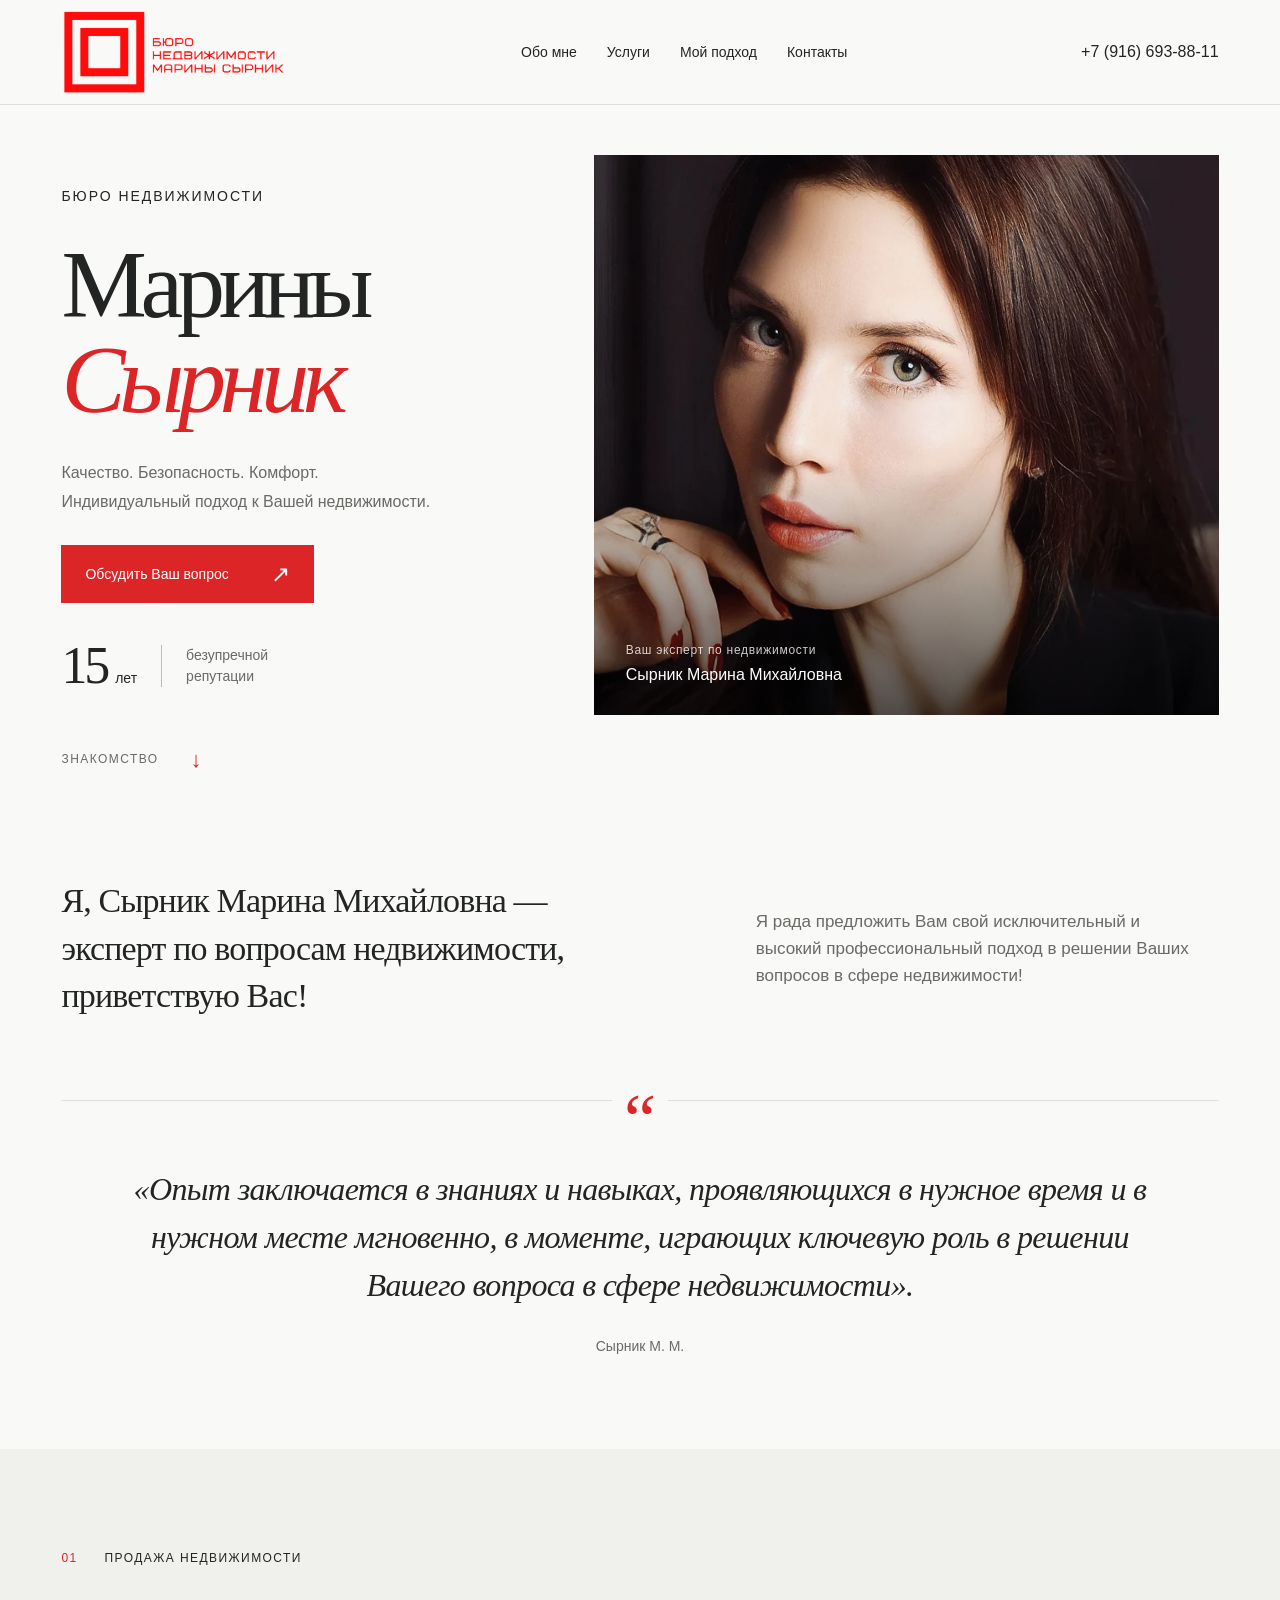
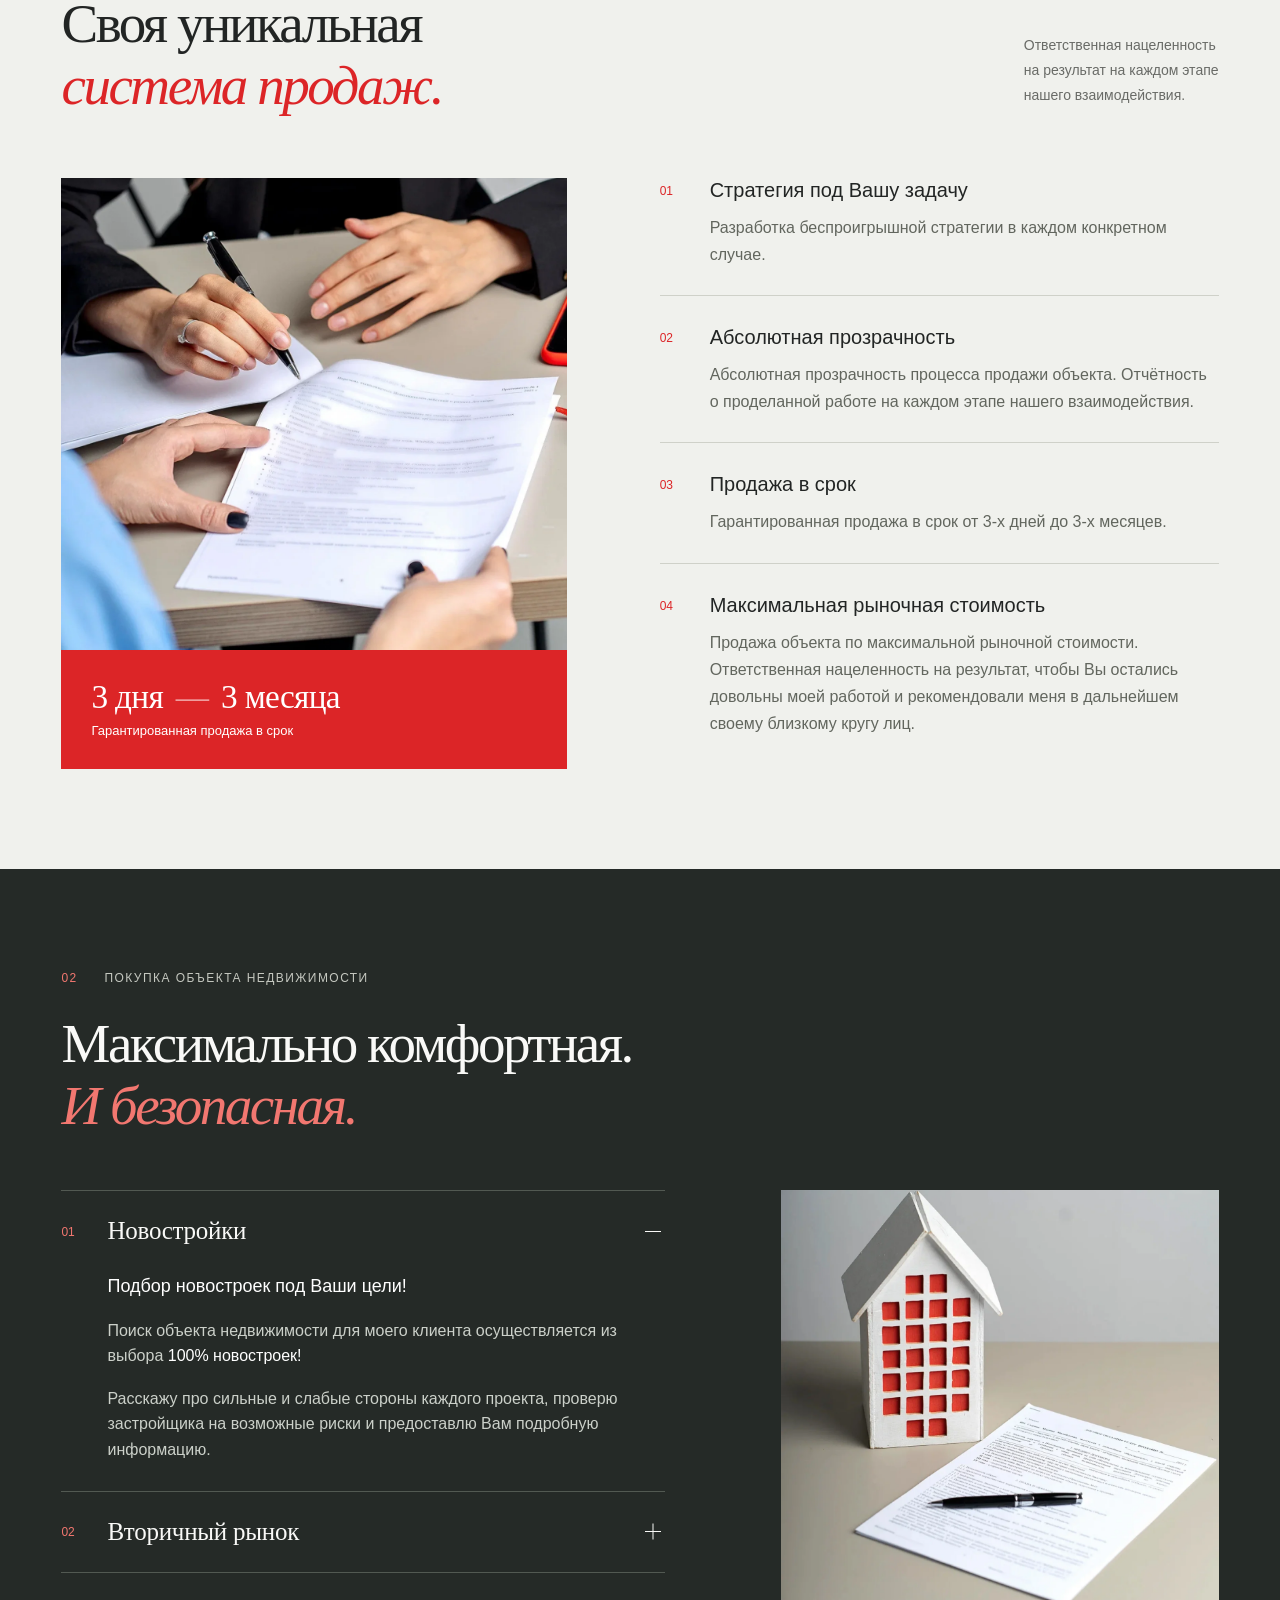
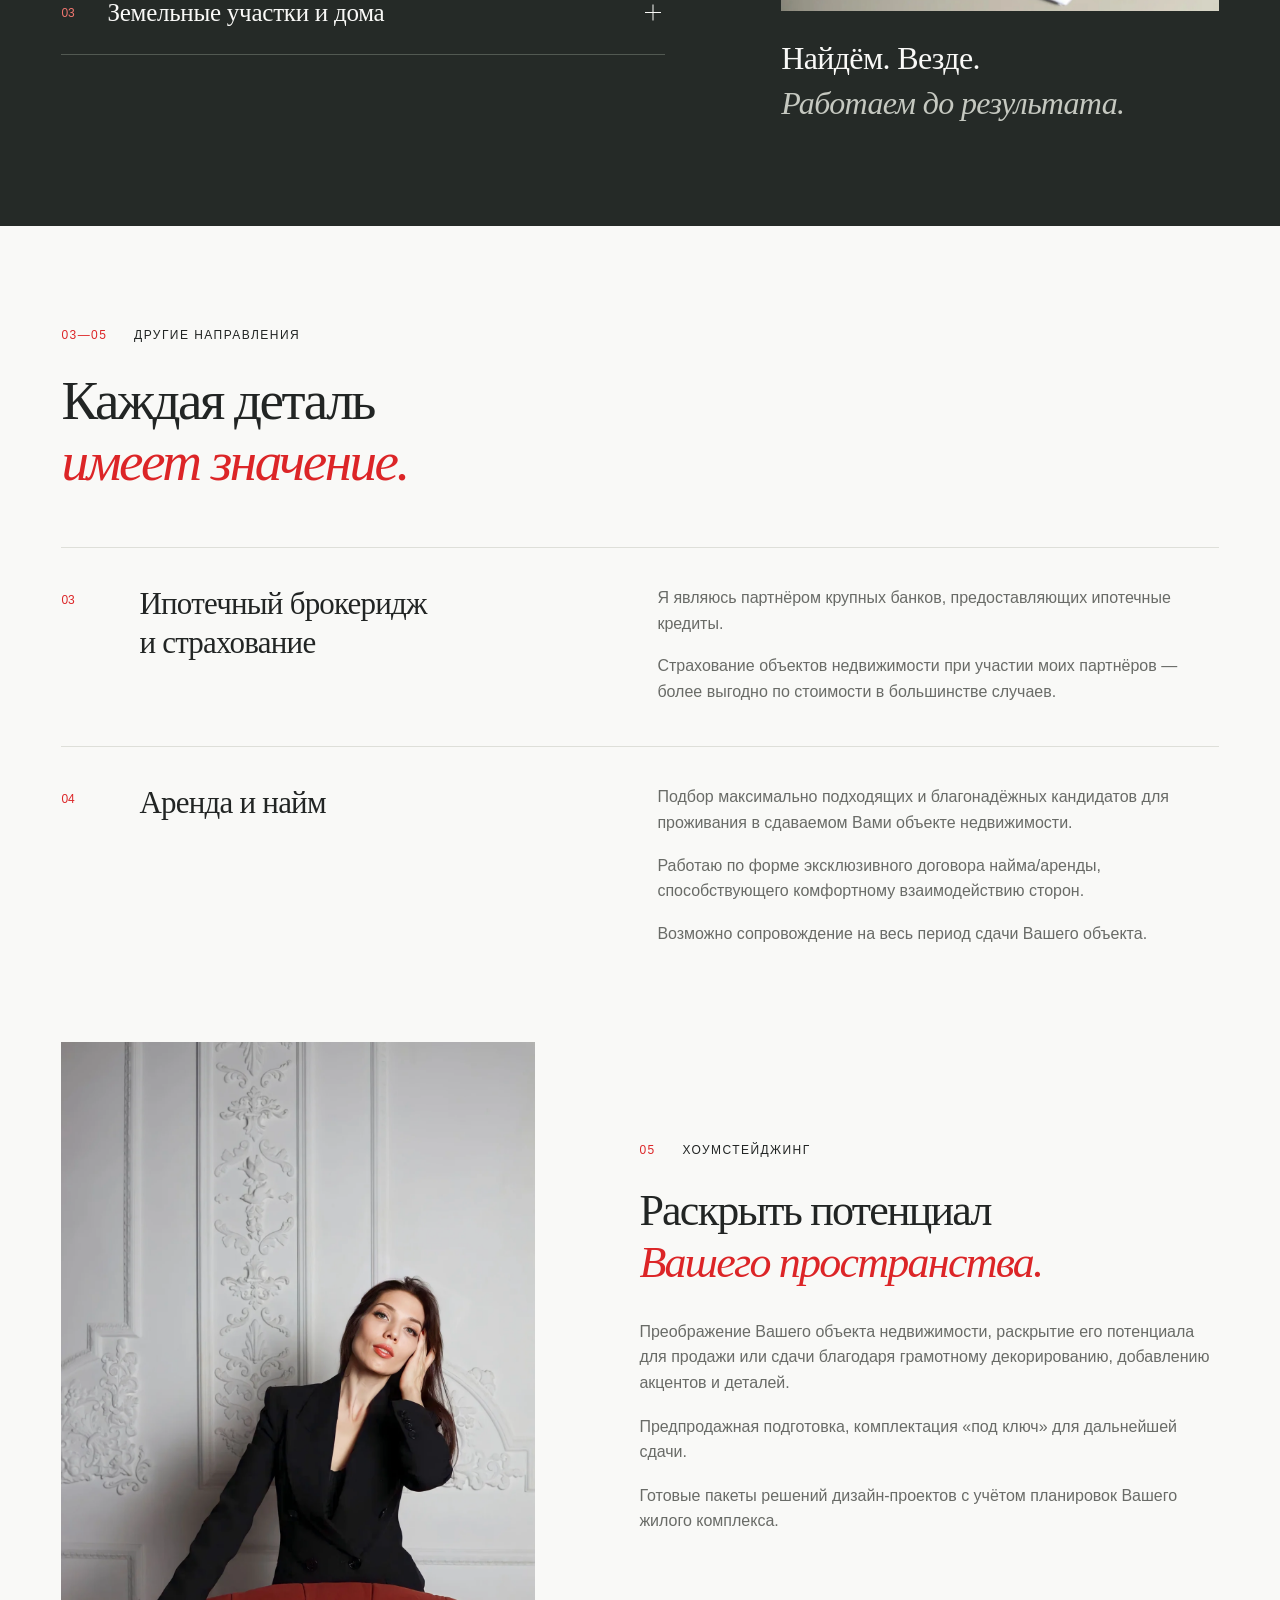
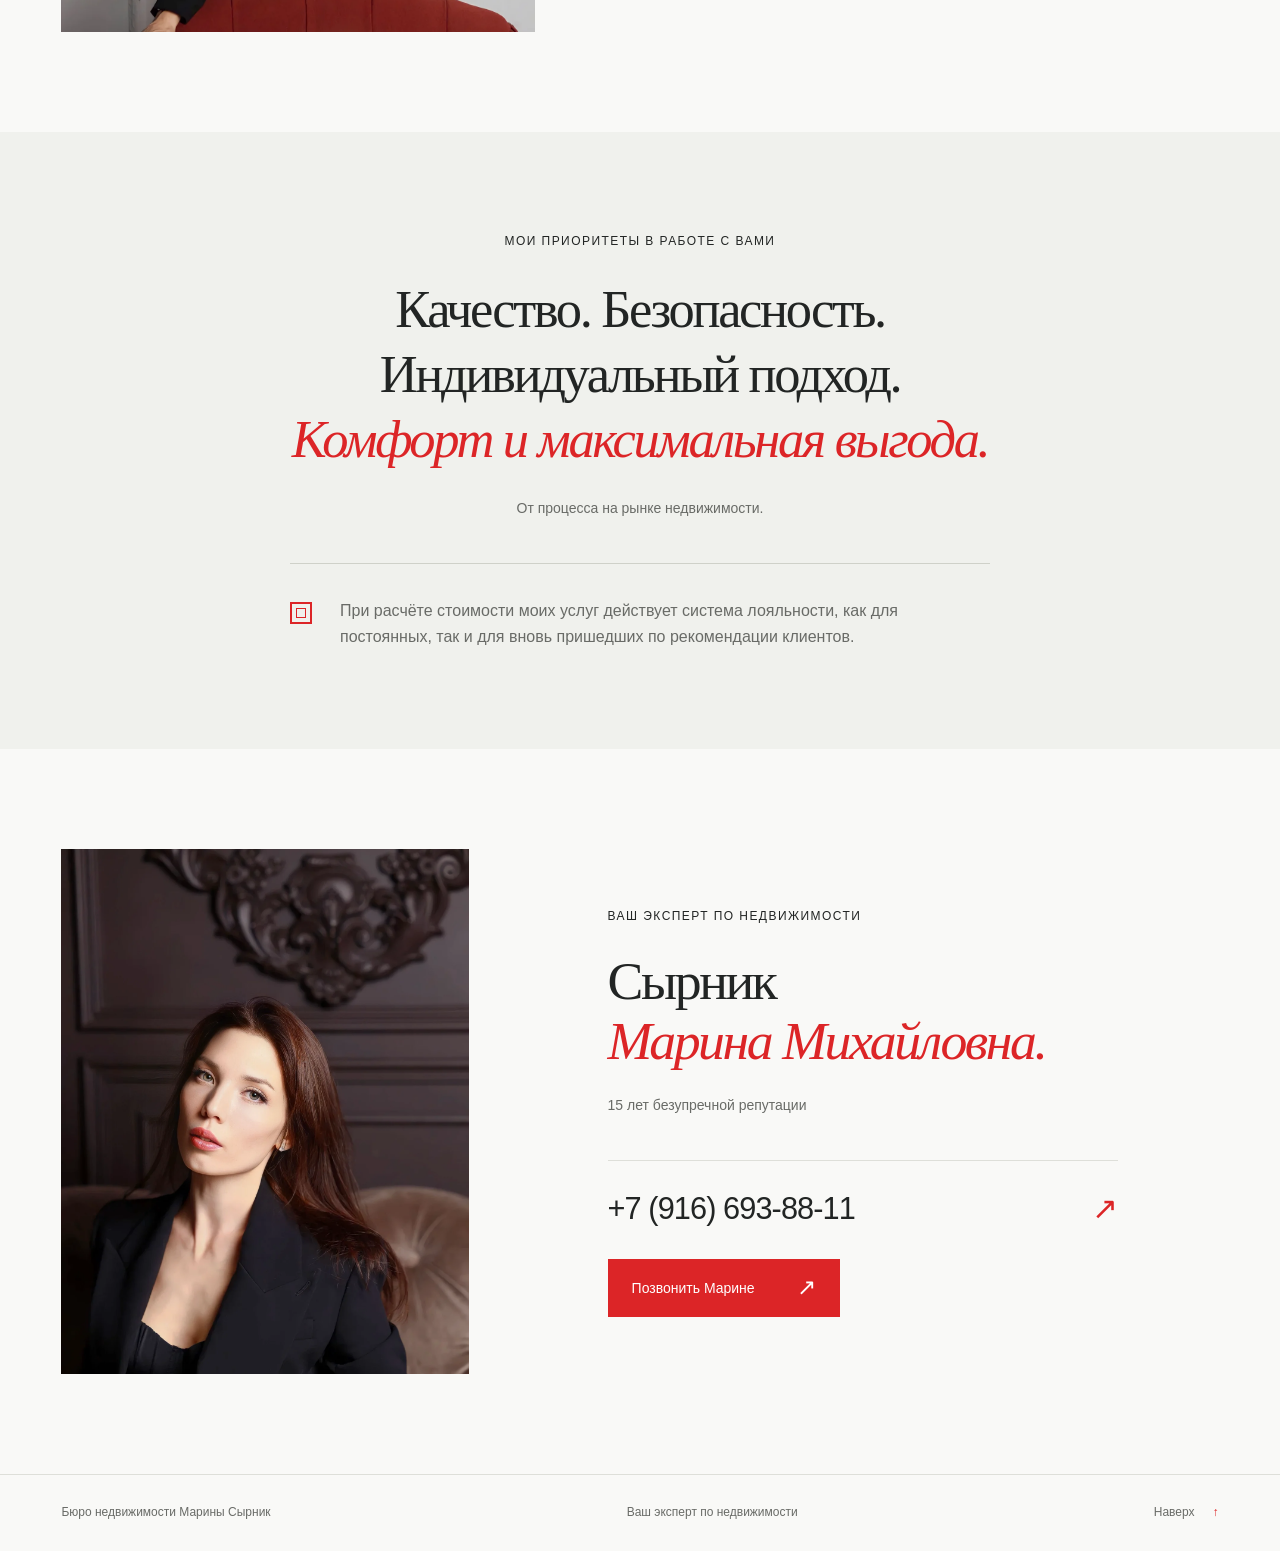
==== index.html @ 4930fa64 "Publish realtor website with responsive layout and noindex demo" ====
<!doctype html>
<html lang="ru">
<head>
  <meta charset="UTF-8">
  <meta name="robots" content="noindex, nofollow, noarchive, noimageindex">
  <meta name="googlebot" content="noindex, nofollow, noarchive, noimageindex">
  <meta name="viewport" content="width=device-width, initial-scale=1">
  <meta name="theme-color" content="#f9f9f7">
  <meta name="description" content="Бюро недвижимости Марины Сырник. Продажа и покупка недвижимости, ипотечный брокеридж, аренда и хоумстейджинг. 15 лет безупречной репутации.">
  <title>Бюро недвижимости Марины Сырник</title>
  <link rel="icon" type="image/svg+xml" href="data:image/svg+xml,%3Csvg xmlns='http://www.w3.org/2000/svg' viewBox='0 0 32 32'%3E%3Crect width='32' height='32' fill='white'/%3E%3Cpath d='M3 3h26v26H3zM10 10h12v12H10z' fill='none' stroke='%23ed2527' stroke-width='3'/%3E%3C/svg%3E">
  <link rel="preload" as="image" href="assets/hero.webp" fetchpriority="high">
  <link rel="stylesheet" href="styles.css">
  <script src="app.js" defer></script>
</head>
<body>
  <a class="skip-link" href="#main">Перейти к содержанию</a>
  <header class="header">
    <div class="container header-inner">
      <a class="brand" href="#home" aria-label="Бюро недвижимости Марины Сырник — главная"><img src="assets/logo.png" width="680" height="263" alt="Бюро недвижимости Марины Сырник"></a>
      <nav class="desktop-nav" aria-label="Основная навигация"><a href="#about">Обо мне</a><a href="#services">Услуги</a><a href="#approach">Мой подход</a><a href="#contacts">Контакты</a></nav>
      <a class="header-phone" href="tel:+79166938811">+7 (916) 693-88-11</a>
      <button class="menu-toggle" type="button" aria-expanded="false" aria-controls="mobile-nav" aria-label="Открыть меню"><span></span><span></span></button>
    </div>
    <nav class="mobile-nav" id="mobile-nav" aria-label="Мобильная навигация" hidden><a href="#about">Обо мне</a><a href="#services">Услуги</a><a href="#approach">Мой подход</a><a href="#contacts">Контакты</a><a href="tel:+79166938811">+7 (916) 693-88-11</a></nav>
  </header>
  <main id="main">
    <section class="hero container" id="home" aria-labelledby="hero-title">
      <div class="hero-copy">
        <h1 id="hero-title"><span class="eyebrow">Бюро недвижимости</span> <span class="hero-name">Марины<br> <em>Сырник</em></span></h1>
        <p class="hero-description">Качество. Безопасность. Комфорт.<br> Индивидуальный подход к Вашей недвижимости.</p>
        <a class="button button-red" href="tel:+79166938811">Обсудить Ваш вопрос <span aria-hidden="true">↗</span></a>
        <div class="hero-reputation"><span class="reputation-number">15<span>лет</span></span><span class="reputation-caption">безупречной<br> репутации</span></div>
      </div>
      <div class="hero-visual"><img class="hero-photo" src="assets/hero.webp" alt="Марина Сырник — эксперт по недвижимости" width="1800" height="1012" fetchpriority="high"><div class="portrait-caption"><span>Ваш эксперт по недвижимости</span><span>Сырник Марина Михайловна</span></div></div>
      <a class="hero-scroll" href="#about">Знакомство <span aria-hidden="true">↓</span></a>
    </section>
    <section class="about container" id="about" aria-label="Знакомство с Мариной Сырник">
      <div class="intro"><p class="intro-lead">Я, Сырник Марина Михайловна — эксперт по вопросам недвижимости, приветствую Вас!</p><p>Я рада предложить Вам свой исключительный и высокий профессиональный подход в решении Ваших вопросов в сфере недвижимости!</p></div>
      <figure class="quote"><blockquote>«Опыт заключается в знаниях и навыках, проявляющихся в нужное время и в нужном месте мгновенно, в моменте, играющих ключевую роль в решении Вашего вопроса в сфере недвижимости».</blockquote><figcaption>Сырник М. М.</figcaption></figure>
    </section>
    <section class="sales section" id="services" aria-labelledby="sales-title">
      <div class="container">
        <div class="section-heading"><div><p class="section-label"><span>01</span> Продажа недвижимости</p><h2 id="sales-title">Своя уникальная<br> <em>система продаж.</em></h2></div><p class="heading-aside">Ответственная нацеленность<br> на результат на каждом этапе<br> нашего взаимодействия.</p></div>
        <div class="sales-grid">
          <div class="sales-visual"><img src="assets/consultation.webp" alt="Обсуждение и подписание документов по сделке с недвижимостью" width="1290" height="1260" loading="lazy"><div class="sales-time"><span class="sales-time-value">3 дня <span>—</span> 3 месяца</span><span>Гарантированная продажа в срок</span></div></div>
          <ol class="sales-list">
            <li><span class="item-number">01</span><div><h3>Стратегия под Вашу задачу</h3><p>Разработка беспроигрышной стратегии в каждом конкретном случае.</p></div></li>
            <li><span class="item-number">02</span><div><h3>Абсолютная прозрачность</h3><p>Абсолютная прозрачность процесса продажи объекта. Отчётность о проделанной работе на каждом этапе нашего взаимодействия.</p></div></li>
            <li><span class="item-number">03</span><div><h3>Продажа в срок</h3><p>Гарантированная продажа в срок от 3-х дней до 3-х месяцев.</p></div></li>
            <li><span class="item-number">04</span><div><h3>Максимальная рыночная стоимость</h3><p>Продажа объекта по максимальной рыночной стоимости. Ответственная нацеленность на результат, чтобы Вы остались довольны моей работой и рекомендовали меня в дальнейшем своему близкому кругу лиц.</p></div></li>
          </ol>
        </div>
      </div>
    </section>
    <section class="purchase section" id="purchase" aria-labelledby="purchase-title">
      <div class="container">
        <div class="section-heading"><div><p class="section-label"><span>02</span> Покупка объекта недвижимости</p><h2 id="purchase-title">Максимально комфортная.<br> <em>И безопасная.</em></h2></div></div>
        <div class="purchase-grid">
          <div class="purchase-options">
            <details class="purchase-detail" open><summary><span class="item-number">01</span><h3>Новостройки</h3><span class="toggle-icon" aria-hidden="true"></span></summary><div class="detail-content"><p class="detail-lead">Подбор новостроек под Ваши цели!</p><p>Поиск объекта недвижимости для моего клиента осуществляется из выбора <strong>100% новостроек!</strong></p><p>Расскажу про сильные и слабые стороны каждого проекта, проверю застройщика на возможные риски и предоставлю Вам подробную информацию.</p></div></details>
            <details class="purchase-detail"><summary><span class="item-number">02</span><h3>Вторичный рынок</h3><span class="toggle-icon" aria-hidden="true"></span></summary><div class="detail-content"><p>Вместе мы сформируем качественный запрос на идеально подходящий объект недвижимости именно для Вас и приступим к его поиску.</p><p>Найдём. Везде. Возможно даже на закрытых ресурсах. Работаем до результата.</p><p>Не будем продавать Ваш объект недвижимости, пока не найдём альтернативный вариант, если Ваша сделка нацелена на одновременное решение жилищного вопроса.</p><p>Применим приёмы грамотного профессионального торга.</p><p>Не упустим понравившийся объект! Не позволим перехватить инициативу другим потенциальным покупателям!</p><div class="verification-note"><h4>Отчёт о проверке объекта недвижимости</h4><p>Составлен с позиции добросовестности покупателя. С учётом судебной практики в РФ. Со ссылками на источники проверки.</p><p>Проверка объекта, собственника, супруга собственника и всех сделок в цепочке, которые когда-либо были с объектом.</p></div></div></details>
            <details class="purchase-detail"><summary><span class="item-number">03</span><h3>Земельные участки и дома</h3><span class="toggle-icon" aria-hidden="true"></span></summary><div class="detail-content"><p>Со мной Вы сможете максимально безопасно выбрать земельный участок или дом своей мечты.</p><p>В своей работе я взаимодействую с профильными специалистами в сфере строительства и кадастровых работ. Мы проверим и просчитаем возможные риски на понравившемся Вам объекте недвижимости.</p></div></details>
          </div>
          <aside class="purchase-visual"><img src="assets/house.webp" alt="Макет дома с красными окнами и документы на недвижимость" width="1290" height="1269" loading="lazy"><p>Найдём. Везде.<br> <em>Работаем до результата.</em></p></aside>
        </div>
      </div>
    </section>
    <section class="additional section" aria-labelledby="additional-title">
      <div class="container">
        <div class="section-heading"><div><p class="section-label"><span>03—05</span> Другие направления</p><h2 id="additional-title">Каждая деталь<br> <em>имеет значение.</em></h2></div></div>
        <div class="service-row" id="mortgage"><span class="item-number">03</span><h3>Ипотечный брокеридж<br> и страхование</h3><div class="service-text"><p>Я являюсь партнёром крупных банков, предоставляющих ипотечные кредиты.</p><p>Страхование объектов недвижимости при участии моих партнёров — более выгодно по стоимости в большинстве случаев.</p></div></div>
        <div class="service-row" id="rent"><span class="item-number">04</span><h3>Аренда и найм</h3><div class="service-text"><p>Подбор максимально подходящих и благонадёжных кандидатов для проживания в сдаваемом Вами объекте недвижимости.</p><p>Работаю по форме эксклюзивного договора найма/аренды, способствующего комфортному взаимодействию сторон.</p><p>Возможно сопровождение на весь период сдачи Вашего объекта.</p></div></div>
        <div class="staging" id="staging"><div class="staging-photo"><img src="assets/interior.webp" alt="Марина Сырник в интерьере с красным креслом" width="1350" height="2000" loading="lazy"></div><div class="staging-copy"><p class="section-label"><span>05</span> Хоумстейджинг</p><h3>Раскрыть потенциал<br> <em>Вашего пространства.</em></h3><p>Преображение Вашего объекта недвижимости, раскрытие его потенциала для продажи или сдачи благодаря грамотному декорированию, добавлению акцентов и деталей.</p><p>Предпродажная подготовка, комплектация «под ключ» для дальнейшей сдачи.</p><p>Готовые пакеты решений дизайн-проектов с учётом планировок Вашего жилого комплекса.</p></div></div>
      </div>
    </section>
    <section class="approach section" id="approach" aria-labelledby="approach-title"><div class="container approach-inner"><p class="section-label">Мои приоритеты в работе с Вами</p><h2 id="approach-title">Качество. Безопасность.<br> Индивидуальный подход.<br> <em>Комфорт и максимальная выгода.</em></h2><p class="approach-context">От процесса на рынке недвижимости.</p><div class="loyalty"><span class="loyalty-mark" aria-hidden="true"></span><p>При расчёте стоимости моих услуг действует система лояльности, как для постоянных, так и для вновь пришедших по рекомендации клиентов.</p></div></div></section>
    <section class="contact section" id="contacts" aria-labelledby="contact-title"><div class="container contact-grid"><div class="contact-photo"><img src="assets/contact.webp" alt="Портрет Марины Михайловны Сырник" width="1369" height="2000" loading="lazy"></div><div class="contact-copy"><p class="section-label">Ваш эксперт по недвижимости</p><h2 id="contact-title">Сырник<br> <em>Марина Михайловна.</em></h2><p class="contact-note">15 лет безупречной репутации</p><a href="tel:+79166938811" class="contact-phone">+7 (916) 693-88-11 <span aria-hidden="true">↗</span></a><a href="tel:+79166938811" class="button button-red">Позвонить Марине <span aria-hidden="true">↗</span></a></div></div></section>

  </main>
  <footer class="footer"><div class="container footer-inner"><a href="#home">Бюро недвижимости Марины Сырник</a><span>Ваш эксперт по недвижимости</span><a href="#home" class="back-top">Наверх <span aria-hidden="true">↑</span></a></div></footer>
</body>
</html>
---- styles.css ----
:root{--red:#dc2527;--red-hover:#bf191d;--ink:#222524;--muted:#696b67;--paper:#f9f9f7;--line:#dedfd9;--serif:Georgia,'Times New Roman',serif;--sans:-apple-system,BlinkMacSystemFont,'Segoe UI',Arial,sans-serif;--gutter:clamp(24px,4.8vw,84px)}
*{box-sizing:border-box}html{scroll-behavior:smooth;scroll-padding-top:110px}body{margin:0;background:var(--paper);color:var(--ink);font:16px/1.6 var(--sans);-webkit-font-smoothing:antialiased}button,a{-webkit-tap-highlight-color:transparent}button,input{font:inherit}a{color:inherit;text-decoration:none}button{color:inherit}img{display:block;max-width:100%;object-fit:cover}h1,h2,h3,p,figure{margin:0}::selection{background:var(--red);color:white}a,button{touch-action:manipulation}:focus-visible{outline:2px solid var(--red);outline-offset:6px}.container{width:calc(100% - var(--gutter)*2);max-width:1512px;margin-inline:auto}.skip-link{position:fixed;top:-80px;left:20px;z-index:100;background:white;padding:12px 20px}.skip-link:focus{top:16px}.header{position:sticky;top:0;z-index:30;background:rgba(249,249,247,.96);backdrop-filter:blur(16px);border-bottom:1px solid var(--line)}.header-inner{min-height:104px;display:flex;align-items:center;justify-content:space-between;gap:32px}.brand{width:226px;flex-shrink:0}.brand img{width:100%;height:auto}.desktop-nav{display:flex;gap:30px;font-size:14px}.desktop-nav a{position:relative;padding:12px 0}.desktop-nav a:after{content:'';position:absolute;bottom:5px;left:0;width:0;height:1px;background:var(--red);transition:width .2s}.desktop-nav a:hover:after{width:100%}.header-phone{font-size:16px;white-space:nowrap}.header-phone:hover{color:var(--red)}.menu-toggle{display:none}.mobile-nav[hidden]{display:none}.hero{position:relative;display:grid;grid-template-columns:46% 54%;padding-top:50px;padding-bottom:64px}.hero-copy{padding:30px 30px 20px 0;display:flex;flex-direction:column;align-items:flex-start}.eyebrow{display:block;font-family:var(--sans);font-weight:500;font-size:14px;letter-spacing:.14em;text-transform:uppercase}.hero-name{display:block;margin-top:30px;font:clamp(76px,7.5vw,116px)/.99 var(--serif);letter-spacing:-.065em}.hero-name em{font-weight:400;color:var(--red)}.hero-description{font-size:16px;line-height:1.8;color:var(--muted);margin-top:32px}.button{display:inline-flex;align-items:center;justify-content:space-between;gap:42px;min-height:58px;padding:16px 24px;font-size:14px;font-weight:500;transition:background .2s,transform .2s}.button span{font-size:23px;line-height:1}.button-red{background:var(--red);color:white}.button-red:hover{background:var(--red-hover);transform:translateY(-2px)}.hero .button{margin-top:28px}.hero-reputation{display:flex;align-items:center;gap:24px;margin-top:37px}.reputation-number{font:52px/1 var(--serif);letter-spacing:-.06em}.reputation-number>span{font:14px var(--sans);letter-spacing:0;margin-left:8px}.reputation-caption{font-size:14px;line-height:1.5;border-left:1px solid #babcb5;padding-left:24px;color:var(--muted)}.hero-visual{position:relative;min-width:0;min-height:560px;align-self:stretch;background:#282327;overflow:hidden}.hero-photo{height:100%;width:100%;position:absolute;inset:0;object-position:48% center}.hero-visual:after{content:'';position:absolute;inset:55% 0 0;background:linear-gradient(transparent,rgba(0,0,0,.68));pointer-events:none}.portrait-caption{position:absolute;left:32px;right:28px;bottom:27px;z-index:1;color:white;display:flex;flex-direction:column;gap:2px}.portrait-caption span:first-child{font-size:12px;letter-spacing:.06em;opacity:.8}.portrait-caption span:last-child{font-size:16px}.hero-scroll{position:absolute;left:0;bottom:2px;display:flex;gap:32px;align-items:center;font-size:12px;letter-spacing:.12em;text-transform:uppercase;color:var(--muted)}.hero-scroll span{font-size:22px;color:var(--red)}.about{padding:98px 0 92px}.section-marker{display:flex;align-items:center;gap:12px;text-transform:uppercase;font-size:12px;letter-spacing:.1em;color:var(--muted)}.small-square{width:8px;height:8px;background:var(--red);flex-shrink:0}.intro{display:grid;grid-template-columns:1.2fr 1fr;gap:12%;margin-top:35px;align-items:center}.intro-lead{font:34px/1.4 var(--serif);letter-spacing:-.025em}.intro>p:last-child{font-size:17px;color:var(--muted);max-width:435px}.quote{position:relative;text-align:center;margin:80px auto 0;padding:64px 70px 0;border-top:1px solid var(--line)}.quote:before{content:'“';position:absolute;left:calc(50% - 28px);top:-17px;width:56px;height:40px;font:72px/1 var(--serif);background:var(--paper);color:var(--red)}.quote blockquote{margin:0;font:italic clamp(24px,2.5vw,38px)/1.5 var(--serif);letter-spacing:-.02em}.quote figcaption{margin-top:26px;font-size:14px;color:var(--muted)}.footer{padding:28px 0;border-top:1px solid var(--line)}.footer-inner{display:flex;gap:20px;justify-content:space-between;font-size:12px;color:var(--muted)}.back-top{display:flex;gap:18px}.back-top span{color:var(--red)}
@media(min-width:1800px){.hero-name{font-size:124px}.hero-visual{min-height:650px}}
@media(max-width:1100px){.desktop-nav{gap:18px}.brand{width:195px}.header-inner{gap:20px;min-height:92px}.header-phone{font-size:14px}.hero-copy{padding-right:20px}.hero-name{font-size:clamp(68px,8.3vw,100px)}.hero-visual{min-height:550px}.intro{gap:7%}.quote{padding-inline:20px}}
@media(max-width:820px){.header-inner{min-height:86px}.brand{width:183px}.desktop-nav{display:none}.header-phone{margin-left:auto}.menu-toggle{background:none;border:none;display:flex;flex-direction:column;justify-content:center;gap:6px;width:44px;height:44px;padding:10px;cursor:pointer}.menu-toggle span{display:block;background:var(--ink);width:24px;height:1px;transition:transform .2s}.menu-toggle[aria-expanded=true] span:first-child{transform:translateY(3.5px) rotate(45deg)}.menu-toggle[aria-expanded=true] span:last-child{transform:translateY(-3.5px) rotate(-45deg)}.mobile-nav{display:flex;flex-direction:column;padding:16px var(--gutter) 24px;border-top:1px solid var(--line);gap:4px}.mobile-nav a{padding:10px 0}.hero{grid-template-columns:1fr 1fr;padding-top:32px;column-gap:18px}.hero-copy{padding-top:16px;padding-right:0}.hero-name{font-size:64px}.hero-description{font-size:16px}.hero .button{padding:16px;gap:18px;font-size:13px}.hero-visual{min-height:540px}.hero-reputation{gap:15px}.reputation-caption{padding-left:15px}.portrait-caption{left:20px;right:16px}.intro-lead{font-size:29px}.intro>p:last-child{font-size:16px}.about{padding-block:76px}.quote{margin-top:60px}}
@media(max-width:600px){html{scroll-padding-top:95px}.header-inner{min-height:76px;gap:12px}.header-phone{display:none}.brand{width:174px}.menu-toggle{margin-left:auto}.hero{grid-template-columns:1fr;padding-top:29px;padding-bottom:52px;gap:0}.hero-copy{padding:0}.eyebrow{font-size:12px}.hero-name{font-size:clamp(64px,17.5vw,96px);margin-top:23px;line-height:1.04}.hero-name br{display:none}.hero-name em{display:block}.hero-description{font-size:16px;margin-top:22px}.hero .button{margin-top:23px;font-size:14px;padding-inline:22px;min-height:56px}.hero-reputation{position:absolute;right:0;top:247px;flex-direction:column;gap:5px;align-items:flex-start;margin-top:0}.reputation-number{font-size:43px}.reputation-caption{font-size:12px;border:0;padding:0}.hero-visual{min-height:0;aspect-ratio:1.13;margin-top:34px}.hero-photo{object-position:48% center}.portrait-caption{bottom:20px;left:20px}.portrait-caption span:last-child{font-size:14px}.portrait-caption span:first-child{font-size:12px}.hero-scroll{bottom:0;font-size:12px}.about{padding-top:62px;padding-bottom:60px}.section-marker{font-size:12px;letter-spacing:.04em;align-items:flex-start}.small-square{margin-top:5px}.intro{grid-template-columns:1fr;gap:23px;margin-top:27px}.intro-lead{font-size:29px;line-height:1.35}.intro>p:last-child{font-size:16px}.quote{margin-top:48px;padding:44px 0 0}.quote blockquote{font-size:25px;line-height:1.45}.quote figcaption{margin-top:20px}.footer-inner{flex-wrap:wrap;gap:12px}.footer-inner>span{display:none}.footer-inner>a:first-child{max-width:70%}}
@media(max-width:380px){.hero-reputation{position:static;flex-direction:row;align-items:center;margin-top:25px;gap:20px}.hero-reputation .reputation-caption{padding-left:20px;border-left:1px solid var(--line)}.hero-name{font-size:64px}.hero .button{width:100%}}
@media(prefers-reduced-motion:reduce){html{scroll-behavior:auto}*,*:before,*:after{animation:none!important;transition:none!important}}
/* Services */
.section{padding:100px 0}.section-heading{display:flex;justify-content:space-between;align-items:flex-end;gap:50px;margin-bottom:54px}.section-label{font-size:12px;font-weight:500;letter-spacing:.12em;text-transform:uppercase;margin-bottom:25px}.section-label>span{color:var(--red);margin-right:22px}h2{font:clamp(40px,4.3vw,66px)/1.12 var(--serif);letter-spacing:-.045em}h2 em,h3 em{font-weight:400;color:var(--red)}.heading-aside{font-size:14px;line-height:1.8;color:var(--muted);padding-bottom:8px}.sales{background:#f0f1ed}.sales-grid{display:grid;grid-template-columns:.95fr 1.05fr;gap:8%}.sales-visual{position:relative;align-self:start;margin-top:7px}.sales-visual>img{width:100%;height:auto;aspect-ratio:1.07}.sales-time{background:var(--red);color:#fff;padding:27px 30px;display:flex;flex-direction:column;gap:4px}.sales-time-value{font:clamp(27px,2.6vw,40px)/1.2 var(--serif);letter-spacing:-.02em}.sales-time-value>span{opacity:.55;padding-inline:5px}.sales-time>span:last-child{font-size:13px}.sales-list{list-style:none;margin:0;padding:0}.sales-list li{display:grid;grid-template-columns:28px 1fr;gap:22px;padding:27px 0;border-top:1px solid #cfd1c9}.sales-list li:first-child{padding-top:5px;border-top:0}.sales-list li:last-child{padding-bottom:0}.item-number{font-size:12px;line-height:1.5;color:var(--red);padding-top:6px;font-variant-numeric:tabular-nums}.sales-list h3{font-size:20px;line-height:1.4;font-weight:500;margin-bottom:10px}.sales-list p{font-size:16px;line-height:1.7;color:#62665e}.purchase{background:#252a27;color:#f9f9f7}.purchase .section-label{color:#c5c8c0}.purchase .section-label>span{color:#f27770}.purchase h2 em{color:#f27770}.purchase-grid{display:grid;grid-template-columns:1.16fr .84fr;gap:10%;align-items:start}.purchase-detail{border-bottom:1px solid #525952}.purchase-detail:first-child{border-top:1px solid #525952}summary{list-style:none;cursor:pointer}summary::-webkit-details-marker{display:none}.purchase-detail summary{padding:24px 0;display:grid;grid-template-columns:26px 1fr 24px;align-items:center;gap:20px}.purchase-detail .item-number{color:#f27770;padding:0}.purchase-detail h3{font:25px/1.3 var(--serif);letter-spacing:-.01em}.toggle-icon{width:24px;height:24px;position:relative;flex-shrink:0}.toggle-icon:before,.toggle-icon:after{content:'';position:absolute;left:4px;right:4px;height:1px;background:currentColor;top:11px;transition:transform .2s}.toggle-icon:after{transform:rotate(90deg)}details[open] .toggle-icon:after{transform:rotate(0)}.purchase-detail summary:hover{color:#f27770}.detail-content{padding:0 35px 28px 46px;font-size:16px;color:#cbd0c9}.detail-content p+p{margin-top:17px}.detail-content strong{font-weight:500;color:#fff}.detail-content .detail-lead{color:white;font-size:18px}.verification-note{margin-top:25px;padding:22px 0 0 20px;border-left:2px solid #f27770}.verification-note h4{font-size:17px;line-height:1.5;font-weight:500;margin:0 0 12px;color:#fff}.purchase-visual{padding-top:0}.purchase-visual img{width:100%;aspect-ratio:1.04;height:auto}.purchase-visual>p{font:32px/1.4 var(--serif);letter-spacing:-.02em;margin-top:25px}.purchase-visual>p em{color:#c5c8c0;font-weight:400}.service-row{display:grid;grid-template-columns:48px 1fr 1.15fr;gap:30px;border-top:1px solid var(--line);padding:37px 0 42px}.service-row>h3{font:31px/1.25 var(--serif);letter-spacing:-.025em}.service-text{color:var(--muted);font-size:16px;max-width:570px}.service-text p+p{margin-top:17px}.staging{margin-top:54px;display:grid;grid-template-columns:.9fr 1.1fr;gap:9%;align-items:center}.staging-photo{height:590px;overflow:hidden}.staging-photo img{width:100%;height:100%;object-position:center 46%}.staging-copy h3{font:44px/1.18 var(--serif);letter-spacing:-.04em;margin-bottom:30px}.staging-copy>p:not(.section-label){font-size:16px;color:var(--muted);margin-top:18px;max-width:570px}.approach{background:#f0f1ed}.approach-inner{text-align:center}.approach h2{font-size:clamp(36px,4.1vw,64px);line-height:1.24}.approach-context{margin-top:25px;color:var(--muted);font-size:14px}.loyalty{margin:44px auto 0;border-top:1px solid #cfd1c9;padding-top:34px;max-width:700px;display:flex;gap:28px;align-items:flex-start;text-align:left}.loyalty-mark{font-size:36px;color:var(--red);line-height:1}.loyalty p{font-size:16px;color:var(--muted)}.contact-grid{display:grid;grid-template-columns:.8fr 1.2fr;gap:12%;align-items:center}.contact-photo{height:525px}.contact-photo img{height:100%;width:100%;object-position:50% 34%}.contact-copy h2{font-size:clamp(42px,4.2vw,65px)}.contact-note{font-size:14px;color:var(--muted);margin-top:22px}.contact-phone{display:flex;align-items:center;justify-content:space-between;font-size:clamp(22px,2.4vw,36px);letter-spacing:-.03em;line-height:1.3;margin-top:44px;padding-top:28px;border-top:1px solid var(--line);max-width:510px;gap:20px}.contact-phone>span{color:var(--red)}.contact-phone:hover{color:var(--red)}.contact-copy .button{margin-top:30px}.hero-photo{object-position:36% center}
@media(max-width:1100px){.section{padding:80px 0}.section-heading{gap:25px}h2{font-size:50px}.heading-aside{max-width:200px}.sales-grid{gap:6%}.sales-list li{gap:16px;padding-block:20px}.sales-list h3{font-size:18px}.sales-list p{font-size:16px}.purchase-grid{gap:7%}.purchase-detail summary{gap:15px}.purchase-detail h3{font-size:23px}.detail-content{padding-left:41px;padding-right:8px}.service-row{grid-template-columns:30px 1fr 1.15fr;gap:22px}.service-row>h3{font-size:27px}.staging{gap:7%}.staging-copy h3{font-size:37px}.staging-photo{height:560px}.contact-grid{gap:8%}.contact-photo{height:480px}}
@media(max-width:820px){.section{padding:65px 0}.section-heading{margin-bottom:35px}.heading-aside{display:none}h2{font-size:45px}.sales-grid{grid-template-columns:.85fr 1.15fr;gap:5%}.sales-time{padding:20px}.sales-time-value{font-size:26px}.sales-list li{grid-template-columns:21px 1fr;gap:10px}.sales-list h3{font-size:17px}.sales-list p{font-size:16px}.purchase-grid{grid-template-columns:1.12fr .88fr;gap:5%}.purchase-detail summary{grid-template-columns:20px 1fr 20px;gap:10px}.purchase-detail h3{font-size:22px}.detail-content{padding-left:30px;font-size:16px}.purchase-visual>p{font-size:26px}.service-row{grid-template-columns:25px 1fr 1.3fr;gap:15px}.service-row>h3{font-size:24px}.staging-copy h3{font-size:32px}.staging-photo{height:535px}.contact-grid{gap:6%}.contact-copy h2{font-size:40px}.contact-phone{font-size:25px;gap:10px}.contact-photo{height:450px}}
@media(max-width:600px){.section{padding:57px 0}.section-heading{display:block;margin-bottom:30px}.section-label{font-size:12px;letter-spacing:.07em;margin-bottom:22px}.section-label>span{margin-right:15px}h2{font-size:39px;line-height:1.12}.sales-grid{display:flex;flex-direction:column-reverse;gap:34px}.sales-list li{grid-template-columns:24px 1fr;gap:14px;padding-block:23px}.sales-list h3{font-size:19px}.sales-list p{font-size:16px}.sales-visual{width:100%;margin-top:0}.sales-visual>img{aspect-ratio:1.25}.sales-time{padding:24px}.sales-time-value{font-size:32px}.sales-time>span:last-child{font-size:13px}.purchase-grid{grid-template-columns:1fr;gap:34px}.purchase-detail summary{padding-block:23px;gap:12px;grid-template-columns:22px 1fr 22px}.purchase-detail h3{font-size:25px}.detail-content{padding-left:34px;font-size:16px}.purchase-visual{display:grid;grid-template-columns:42% 1fr;gap:24px;align-items:center}.purchase-visual>p{font-size:23px;margin-top:0}.purchase-visual img{aspect-ratio:1;height:auto}.verification-note{padding-left:16px}.service-row{grid-template-columns:24px 1fr;gap:13px;padding:29px 0 34px}.service-row>h3{font-size:28px}.service-text{grid-column:2;margin-top:6px;font-size:16px}.staging{grid-template-columns:1fr;gap:30px;margin-top:25px}.staging-photo{height:440px}.staging-photo img{object-position:center 54%}.staging-copy h3{font-size:35px}.staging-copy .section-label{margin-bottom:18px}.staging-copy>p:not(.section-label){font-size:16px}.approach-inner{text-align:left}.approach h2{font-size:34px;line-height:1.25}.approach h2 br{display:none}.approach h2 em{display:block}.approach-context{margin-top:20px}.loyalty{gap:20px;margin-top:32px;padding-top:28px}.loyalty p{font-size:16px}.contact-grid{grid-template-columns:1fr;gap:31px}.contact-photo{height:400px;width:80%}.contact-photo img{object-position:center 30%}.contact-copy h2{font-size:42px}.contact-note{margin-top:18px}.contact-phone{font-size:28px;line-height:1.4;margin-top:28px;padding-top:23px}.contact-copy .button{margin-top:24px}.footer{padding-block:23px}.hero-photo{object-position:38% center}}
@media(prefers-reduced-motion:no-preference){.sales-visual img,.staging-photo img,.contact-photo img{transition:transform .6s}.sales-visual:hover img,.staging-photo:hover img,.contact-photo:hover img{transform:scale(1.025)}}
@media print{.header{position:static}.menu-toggle,.mobile-nav,.button,.hero-scroll,.back-top{display:none!important}.container{width:94%}.section{padding:35px 0}.purchase{background:white;color:#222}.detail-content,.purchase .section-label{color:#444}.purchase-detail::details-content{content-visibility:visible;height:auto}.footer{display:none}}

@media(max-width:600px){.hero-reputation{position:static;flex-direction:row;align-items:center;gap:20px;margin-top:25px}.reputation-caption{border-left:1px solid var(--line);padding-left:20px;font-size:14px}.hero-visual{margin-top:28px}}

.intro{margin-top:0}.sales-visual,.contact-photo{overflow:hidden}.loyalty-mark{width:22px;height:22px;border:2px solid var(--red);flex-shrink:0;margin-top:4px;position:relative}.loyalty-mark:after{content:"";position:absolute;inset:4px;border:1px solid var(--red)}
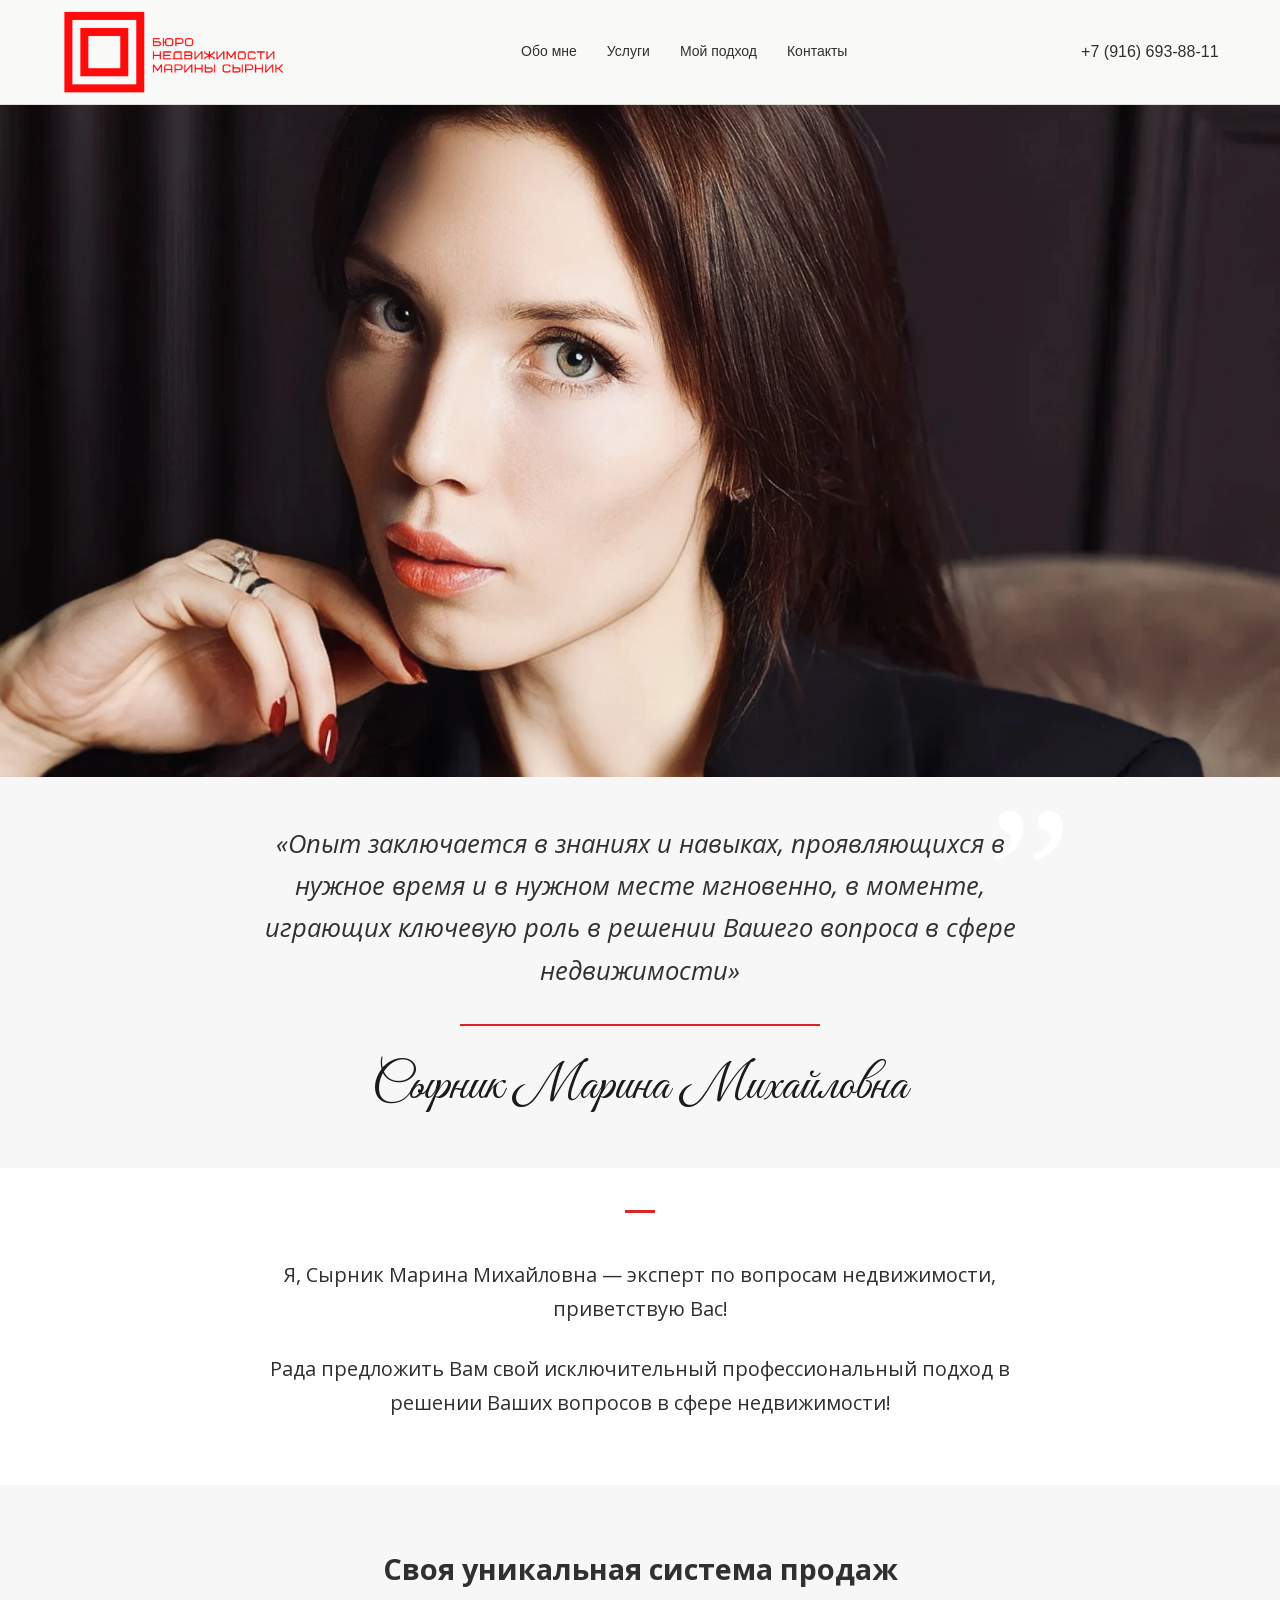
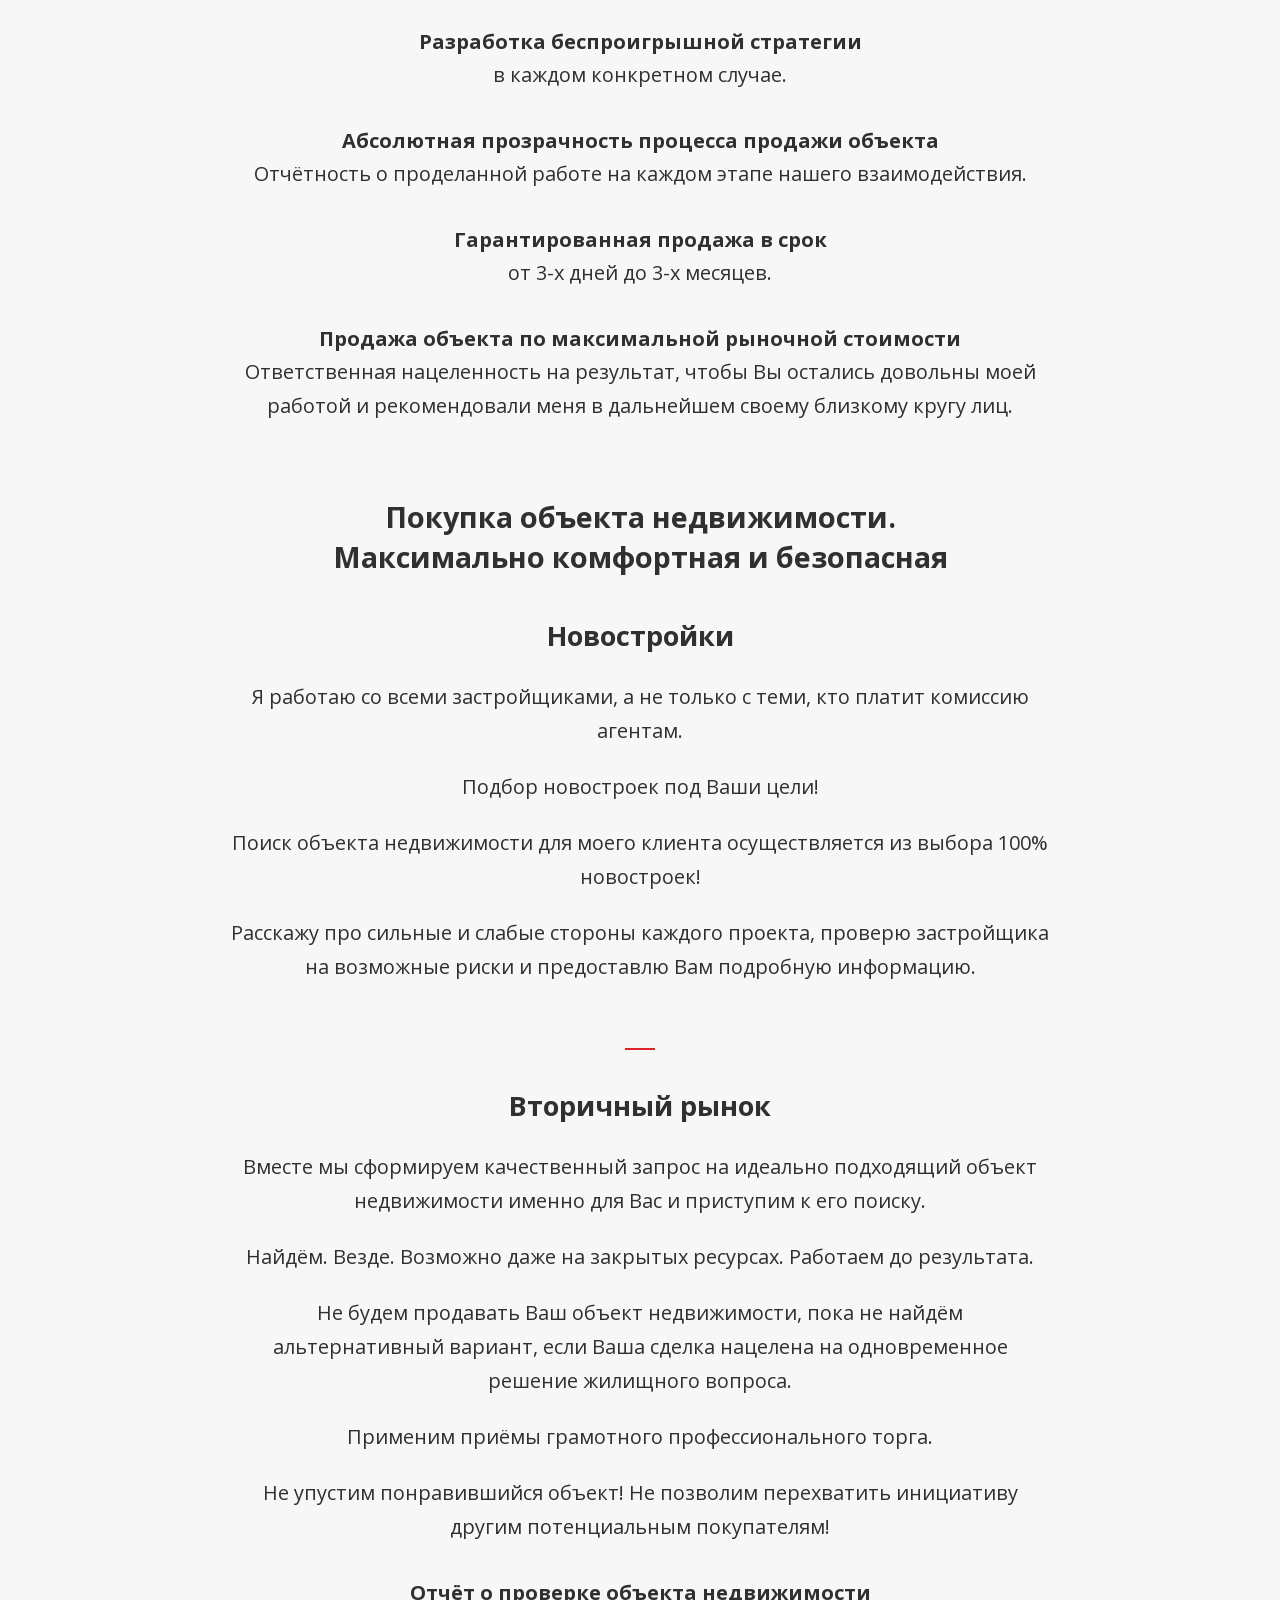
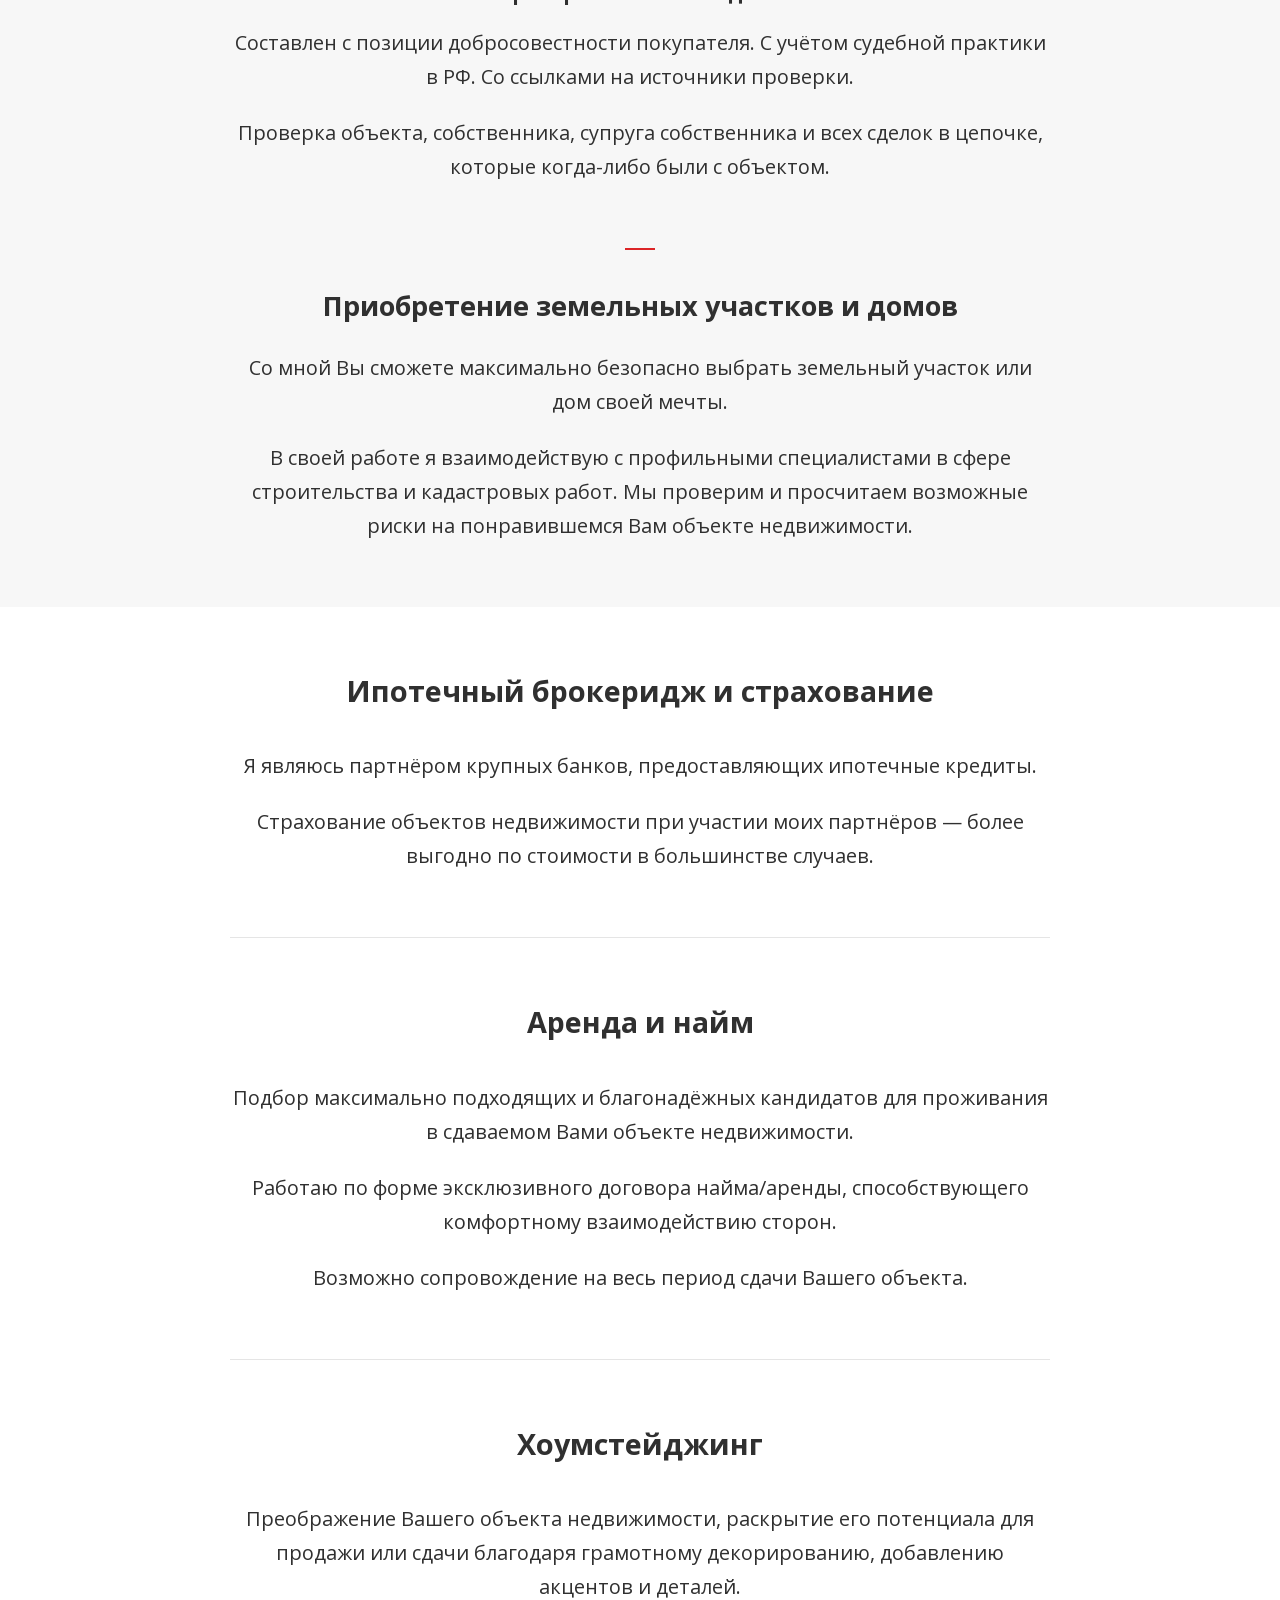
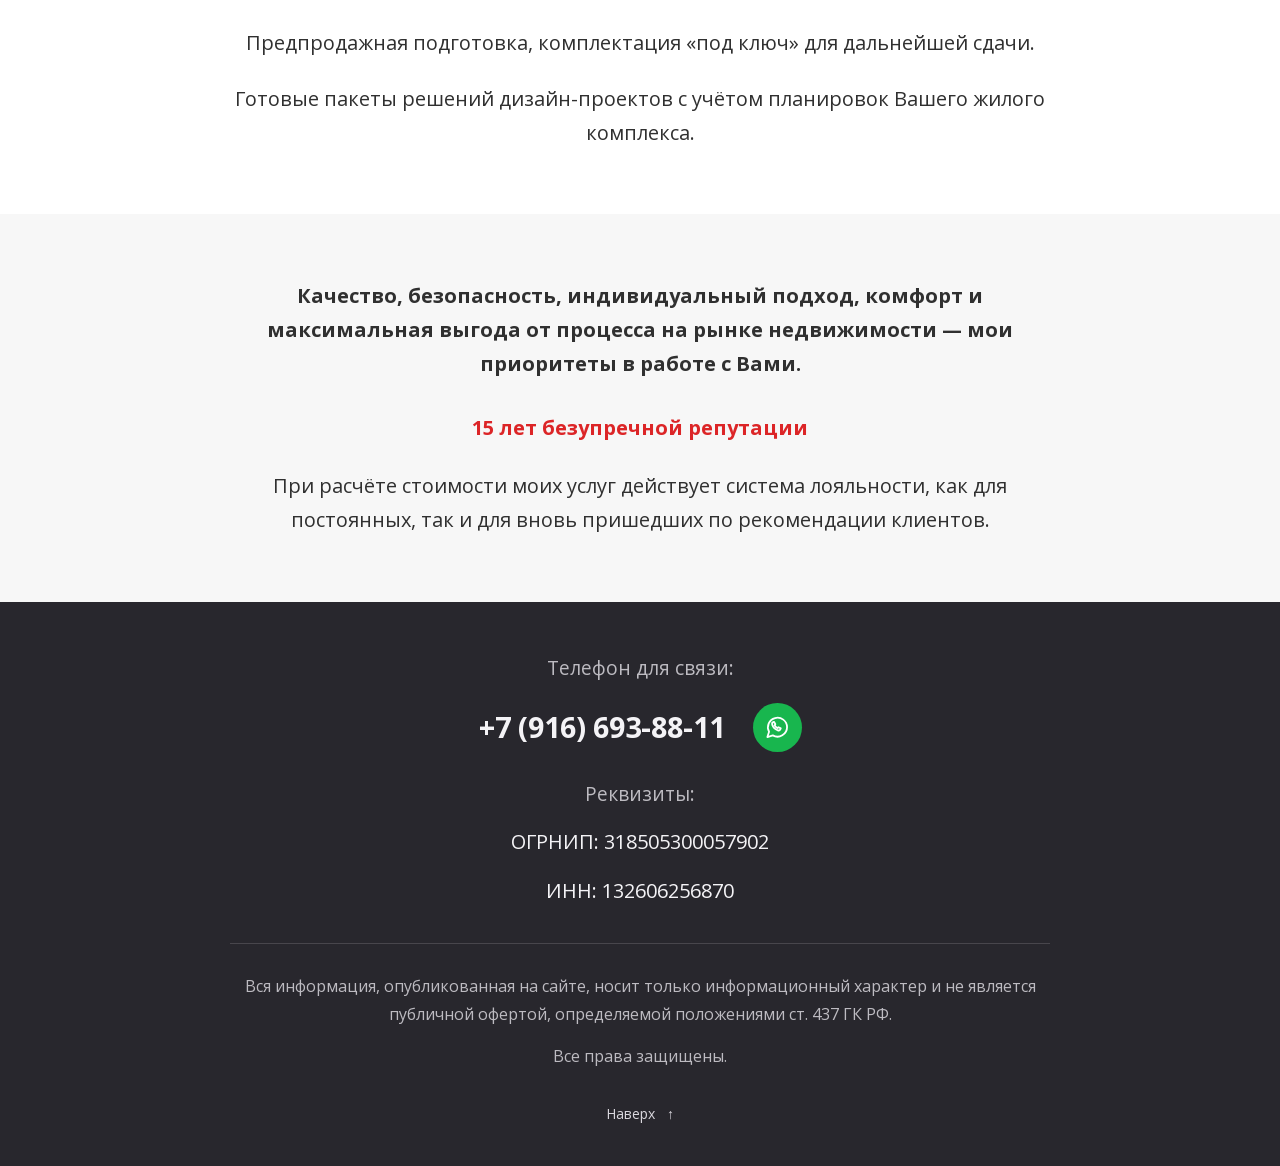
==== commit aacef2c9: "Match client references with photo-first layout and Cyrillic typography" ====
--- a/index.html
+++ b/index.html
@@ -5,12 +5,13 @@
   <meta name="robots" content="noindex, nofollow, noarchive, noimageindex">
   <meta name="googlebot" content="noindex, nofollow, noarchive, noimageindex">
   <meta name="viewport" content="width=device-width, initial-scale=1">
-  <meta name="theme-color" content="#f9f9f7">
+  <meta name="theme-color" content="#ffffff">
   <meta name="description" content="Бюро недвижимости Марины Сырник. Продажа и покупка недвижимости, ипотечный брокеридж, аренда и хоумстейджинг. 15 лет безупречной репутации.">
   <title>Бюро недвижимости Марины Сырник</title>
   <link rel="icon" type="image/svg+xml" href="data:image/svg+xml,%3Csvg xmlns='http://www.w3.org/2000/svg' viewBox='0 0 32 32'%3E%3Crect width='32' height='32' fill='white'/%3E%3Cpath d='M3 3h26v26H3zM10 10h12v12H10z' fill='none' stroke='%23ed2527' stroke-width='3'/%3E%3C/svg%3E">
   <link rel="preload" as="image" href="assets/hero.webp" fetchpriority="high">
-  <link rel="stylesheet" href="styles.css">
+  <link rel="preload" href="assets/fonts/open-sans-normal-400-cyrillic.woff2" as="font" type="font/woff2" crossorigin>
+  <link rel="stylesheet" href="styles.css?v=20260912-reference">
   <script src="app.js" defer></script>
 </head>
 <body>
@@ -25,59 +26,128 @@
     <nav class="mobile-nav" id="mobile-nav" aria-label="Мобильная навигация" hidden><a href="#about">Обо мне</a><a href="#services">Услуги</a><a href="#approach">Мой подход</a><a href="#contacts">Контакты</a><a href="tel:+79166938811">+7 (916) 693-88-11</a></nav>
   </header>
   <main id="main">
-    <section class="hero container" id="home" aria-labelledby="hero-title">
-      <div class="hero-copy">
-        <h1 id="hero-title"><span class="eyebrow">Бюро недвижимости</span> <span class="hero-name">Марины<br> <em>Сырник</em></span></h1>
-        <p class="hero-description">Качество. Безопасность. Комфорт.<br> Индивидуальный подход к Вашей недвижимости.</p>
-        <a class="button button-red" href="tel:+79166938811">Обсудить Ваш вопрос <span aria-hidden="true">↗</span></a>
-        <div class="hero-reputation"><span class="reputation-number">15<span>лет</span></span><span class="reputation-caption">безупречной<br> репутации</span></div>
+    <section class="hero" id="home" aria-labelledby="hero-title">
+      <h1 id="hero-title" class="sr-only">Бюро недвижимости Марины Сырник</h1>
+      <img class="hero-photo" src="assets/hero.webp" alt="Марина Сырник — эксперт по недвижимости" width="1800" height="1012" fetchpriority="high">
+    </section>
+
+    <section id="about" aria-label="Знакомство с Мариной Сырник">
+      <div class="quote-section">
+        <figure class="quote reading-width">
+          <blockquote>«Опыт заключается в знаниях и навыках, проявляющихся в нужное время и в нужном месте мгновенно, в моменте, играющих ключевую роль в решении Вашего вопроса в сфере недвижимости»</blockquote>
+          <figcaption class="signature">Сырник Марина Михайловна</figcaption>
+        </figure>
       </div>
-      <div class="hero-visual"><img class="hero-photo" src="assets/hero.webp" alt="Марина Сырник — эксперт по недвижимости" width="1800" height="1012" fetchpriority="high"><div class="portrait-caption"><span>Ваш эксперт по недвижимости</span><span>Сырник Марина Михайловна</span></div></div>
-      <a class="hero-scroll" href="#about">Знакомство <span aria-hidden="true">↓</span></a>
-    </section>
-    <section class="about container" id="about" aria-label="Знакомство с Мариной Сырник">
-      <div class="intro"><p class="intro-lead">Я, Сырник Марина Михайловна — эксперт по вопросам недвижимости, приветствую Вас!</p><p>Я рада предложить Вам свой исключительный и высокий профессиональный подход в решении Ваших вопросов в сфере недвижимости!</p></div>
-      <figure class="quote"><blockquote>«Опыт заключается в знаниях и навыках, проявляющихся в нужное время и в нужном месте мгновенно, в моменте, играющих ключевую роль в решении Вашего вопроса в сфере недвижимости».</blockquote><figcaption>Сырник М. М.</figcaption></figure>
-    </section>
-    <section class="sales section" id="services" aria-labelledby="sales-title">
-      <div class="container">
-        <div class="section-heading"><div><p class="section-label"><span>01</span> Продажа недвижимости</p><h2 id="sales-title">Своя уникальная<br> <em>система продаж.</em></h2></div><p class="heading-aside">Ответственная нацеленность<br> на результат на каждом этапе<br> нашего взаимодействия.</p></div>
-        <div class="sales-grid">
-          <div class="sales-visual"><img src="assets/consultation.webp" alt="Обсуждение и подписание документов по сделке с недвижимостью" width="1290" height="1260" loading="lazy"><div class="sales-time"><span class="sales-time-value">3 дня <span>—</span> 3 месяца</span><span>Гарантированная продажа в срок</span></div></div>
-          <ol class="sales-list">
-            <li><span class="item-number">01</span><div><h3>Стратегия под Вашу задачу</h3><p>Разработка беспроигрышной стратегии в каждом конкретном случае.</p></div></li>
-            <li><span class="item-number">02</span><div><h3>Абсолютная прозрачность</h3><p>Абсолютная прозрачность процесса продажи объекта. Отчётность о проделанной работе на каждом этапе нашего взаимодействия.</p></div></li>
-            <li><span class="item-number">03</span><div><h3>Продажа в срок</h3><p>Гарантированная продажа в срок от 3-х дней до 3-х месяцев.</p></div></li>
-            <li><span class="item-number">04</span><div><h3>Максимальная рыночная стоимость</h3><p>Продажа объекта по максимальной рыночной стоимости. Ответственная нацеленность на результат, чтобы Вы остались довольны моей работой и рекомендовали меня в дальнейшем своему близкому кругу лиц.</p></div></li>
-          </ol>
+      <div class="intro-section">
+        <div class="reading-width intro">
+          <p>Я, Сырник Марина Михайловна — эксперт по вопросам недвижимости, приветствую Вас!</p>
+          <p>Рада предложить Вам свой исключительный профессиональный подход в решении Ваших вопросов в сфере недвижимости!</p>
         </div>
       </div>
     </section>
-    <section class="purchase section" id="purchase" aria-labelledby="purchase-title">
-      <div class="container">
-        <div class="section-heading"><div><p class="section-label"><span>02</span> Покупка объекта недвижимости</p><h2 id="purchase-title">Максимально комфортная.<br> <em>И безопасная.</em></h2></div></div>
-        <div class="purchase-grid">
-          <div class="purchase-options">
-            <details class="purchase-detail" open><summary><span class="item-number">01</span><h3>Новостройки</h3><span class="toggle-icon" aria-hidden="true"></span></summary><div class="detail-content"><p class="detail-lead">Подбор новостроек под Ваши цели!</p><p>Поиск объекта недвижимости для моего клиента осуществляется из выбора <strong>100% новостроек!</strong></p><p>Расскажу про сильные и слабые стороны каждого проекта, проверю застройщика на возможные риски и предоставлю Вам подробную информацию.</p></div></details>
-            <details class="purchase-detail"><summary><span class="item-number">02</span><h3>Вторичный рынок</h3><span class="toggle-icon" aria-hidden="true"></span></summary><div class="detail-content"><p>Вместе мы сформируем качественный запрос на идеально подходящий объект недвижимости именно для Вас и приступим к его поиску.</p><p>Найдём. Везде. Возможно даже на закрытых ресурсах. Работаем до результата.</p><p>Не будем продавать Ваш объект недвижимости, пока не найдём альтернативный вариант, если Ваша сделка нацелена на одновременное решение жилищного вопроса.</p><p>Применим приёмы грамотного профессионального торга.</p><p>Не упустим понравившийся объект! Не позволим перехватить инициативу другим потенциальным покупателям!</p><div class="verification-note"><h4>Отчёт о проверке объекта недвижимости</h4><p>Составлен с позиции добросовестности покупателя. С учётом судебной практики в РФ. Со ссылками на источники проверки.</p><p>Проверка объекта, собственника, супруга собственника и всех сделок в цепочке, которые когда-либо были с объектом.</p></div></div></details>
-            <details class="purchase-detail"><summary><span class="item-number">03</span><h3>Земельные участки и дома</h3><span class="toggle-icon" aria-hidden="true"></span></summary><div class="detail-content"><p>Со мной Вы сможете максимально безопасно выбрать земельный участок или дом своей мечты.</p><p>В своей работе я взаимодействую с профильными специалистами в сфере строительства и кадастровых работ. Мы проверим и просчитаем возможные риски на понравившемся Вам объекте недвижимости.</p></div></details>
+
+    <div class="services-surface">
+      <section class="service-section sales reading-width" id="services" aria-labelledby="sales-title">
+        <h2 id="sales-title">Своя уникальная система продаж</h2>
+        <div class="sales-list">
+          <div class="sales-point">
+            <h3>Разработка беспроигрышной стратегии</h3>
+            <p>в каждом конкретном случае.</p>
           </div>
-          <aside class="purchase-visual"><img src="assets/house.webp" alt="Макет дома с красными окнами и документы на недвижимость" width="1290" height="1269" loading="lazy"><p>Найдём. Везде.<br> <em>Работаем до результата.</em></p></aside>
+          <div class="sales-point">
+            <h3>Абсолютная прозрачность процесса продажи объекта</h3>
+            <p>Отчётность о проделанной работе на каждом этапе нашего взаимодействия.</p>
+          </div>
+          <div class="sales-point">
+            <h3>Гарантированная продажа в срок</h3>
+            <p>от 3-х дней до 3-х месяцев.</p>
+          </div>
+          <div class="sales-point">
+            <h3>Продажа объекта по максимальной рыночной стоимости</h3>
+            <p>Ответственная нацеленность на результат, чтобы Вы остались довольны моей работой и рекомендовали меня в дальнейшем своему близкому кругу лиц.</p>
+          </div>
         </div>
+      </section>
+
+      <section class="service-section purchase reading-width" id="purchase" aria-labelledby="purchase-title">
+        <h2 id="purchase-title">Покупка объекта недвижимости.<br> Максимально комфортная и безопасная</h2>
+        <article class="purchase-type" aria-labelledby="newbuild-title">
+          <h3 id="newbuild-title">Новостройки</h3>
+          <p>Я работаю со всеми застройщиками, а не только с теми, кто платит комиссию агентам.</p>
+          <p>Подбор новостроек под Ваши цели!</p>
+          <p>Поиск объекта недвижимости для моего клиента осуществляется из выбора 100% новостроек!</p>
+          <p>Расскажу про сильные и слабые стороны каждого проекта, проверю застройщика на возможные риски и предоставлю Вам подробную информацию.</p>
+        </article>
+        <article class="purchase-type" aria-labelledby="resale-title">
+          <h3 id="resale-title">Вторичный рынок</h3>
+          <p>Вместе мы сформируем качественный запрос на идеально подходящий объект недвижимости именно для Вас и приступим к его поиску.</p>
+          <p>Найдём. Везде. Возможно даже на закрытых ресурсах. Работаем до результата.</p>
+          <p>Не будем продавать Ваш объект недвижимости, пока не найдём альтернативный вариант, если Ваша сделка нацелена на одновременное решение жилищного вопроса.</p>
+          <p>Применим приёмы грамотного профессионального торга.</p>
+          <p>Не упустим понравившийся объект! Не позволим перехватить инициативу другим потенциальным покупателям!</p>
+          <div class="verification-note">
+            <h4>Отчёт о проверке объекта недвижимости</h4>
+            <p>Составлен с позиции добросовестности покупателя. С учётом судебной практики в РФ. Со ссылками на источники проверки.</p>
+            <p>Проверка объекта, собственника, супруга собственника и всех сделок в цепочке, которые когда-либо были с объектом.</p>
+          </div>
+        </article>
+        <article class="purchase-type" aria-labelledby="country-title">
+          <h3 id="country-title">Приобретение земельных участков и домов</h3>
+          <p>Со мной Вы сможете максимально безопасно выбрать земельный участок или дом своей мечты.</p>
+          <p>В своей работе я взаимодействую с профильными специалистами в сфере строительства и кадастровых работ. Мы проверим и просчитаем возможные риски на понравившемся Вам объекте недвижимости.</p>
+        </article>
+      </section>
+    </div>
+
+    <div class="additional-surface">
+      <section class="service-section reading-width" id="mortgage" aria-labelledby="mortgage-title">
+        <h2 id="mortgage-title">Ипотечный брокеридж и страхование</h2>
+        <p>Я являюсь партнёром крупных банков, предоставляющих ипотечные кредиты.</p>
+        <p>Страхование объектов недвижимости при участии моих партнёров — более выгодно по стоимости в большинстве случаев.</p>
+      </section>
+      <section class="service-section reading-width" id="rent" aria-labelledby="rent-title">
+        <h2 id="rent-title">Аренда и найм</h2>
+        <p>Подбор максимально подходящих и благонадёжных кандидатов для проживания в сдаваемом Вами объекте недвижимости.</p>
+        <p>Работаю по форме эксклюзивного договора найма/аренды, способствующего комфортному взаимодействию сторон.</p>
+        <p>Возможно сопровождение на весь период сдачи Вашего объекта.</p>
+      </section>
+      <section class="service-section reading-width" id="staging" aria-labelledby="staging-title">
+        <h2 id="staging-title">Хоумстейджинг</h2>
+        <p>Преображение Вашего объекта недвижимости, раскрытие его потенциала для продажи или сдачи благодаря грамотному декорированию, добавлению акцентов и деталей.</p>
+        <p>Предпродажная подготовка, комплектация «под ключ» для дальнейшей сдачи.</p>
+        <p>Готовые пакеты решений дизайн-проектов с учётом планировок Вашего жилого комплекса.</p>
+      </section>
+    </div>
+
+    <section class="approach-section" id="approach" aria-label="Мои приоритеты в работе с Вами">
+      <div class="reading-width">
+        <p class="priorities">Качество, безопасность, индивидуальный подход, комфорт и максимальная выгода от процесса на рынке недвижимости — мои приоритеты в работе с Вами.</p>
+        <p class="reputation">15 лет безупречной репутации</p>
+        <p>При расчёте стоимости моих услуг действует система лояльности, как для постоянных, так и для вновь пришедших по рекомендации клиентов.</p>
       </div>
     </section>
-    <section class="additional section" aria-labelledby="additional-title">
-      <div class="container">
-        <div class="section-heading"><div><p class="section-label"><span>03—05</span> Другие направления</p><h2 id="additional-title">Каждая деталь<br> <em>имеет значение.</em></h2></div></div>
-        <div class="service-row" id="mortgage"><span class="item-number">03</span><h3>Ипотечный брокеридж<br> и страхование</h3><div class="service-text"><p>Я являюсь партнёром крупных банков, предоставляющих ипотечные кредиты.</p><p>Страхование объектов недвижимости при участии моих партнёров — более выгодно по стоимости в большинстве случаев.</p></div></div>
-        <div class="service-row" id="rent"><span class="item-number">04</span><h3>Аренда и найм</h3><div class="service-text"><p>Подбор максимально подходящих и благонадёжных кандидатов для проживания в сдаваемом Вами объекте недвижимости.</p><p>Работаю по форме эксклюзивного договора найма/аренды, способствующего комфортному взаимодействию сторон.</p><p>Возможно сопровождение на весь период сдачи Вашего объекта.</p></div></div>
-        <div class="staging" id="staging"><div class="staging-photo"><img src="assets/interior.webp" alt="Марина Сырник в интерьере с красным креслом" width="1350" height="2000" loading="lazy"></div><div class="staging-copy"><p class="section-label"><span>05</span> Хоумстейджинг</p><h3>Раскрыть потенциал<br> <em>Вашего пространства.</em></h3><p>Преображение Вашего объекта недвижимости, раскрытие его потенциала для продажи или сдачи благодаря грамотному декорированию, добавлению акцентов и деталей.</p><p>Предпродажная подготовка, комплектация «под ключ» для дальнейшей сдачи.</p><p>Готовые пакеты решений дизайн-проектов с учётом планировок Вашего жилого комплекса.</p></div></div>
+  </main>
+
+  <footer class="footer" id="contacts" aria-label="Контакты и реквизиты">
+    <div class="reading-width">
+      <p class="contact-label">Телефон для связи:</p>
+      <div class="contact-links">
+        <a class="contact-phone" href="tel:+79166938811">+7 (916) 693-88-11</a>
+        <a class="whatsapp-link" href="https://wa.me/79166938811" target="_blank" rel="noopener noreferrer" aria-label="Написать Марине в WhatsApp">
+          <svg viewBox="0 0 24 24" width="27" height="27" fill="none" stroke="currentColor" stroke-width="1.6" stroke-linecap="round" stroke-linejoin="round" aria-hidden="true"><path d="M20.5 11.6a8.5 8.5 0 0 1-12.7 7.4L3 20.5l1.5-4.7a8.5 8.5 0 1 1 16-4.2Z"/><path d="m9 7-1.2.5c-.7.3-.8 1.1-.5 2 .7 2.2 2.7 4.1 5 5 .9.3 1.7.2 2-.5l.6-1.2-2-1-1 .7a7.4 7.4 0 0 1-2.5-2.5l.7-1Z"/></svg>
+        </a>
       </div>
-    </section>
-    <section class="approach section" id="approach" aria-labelledby="approach-title"><div class="container approach-inner"><p class="section-label">Мои приоритеты в работе с Вами</p><h2 id="approach-title">Качество. Безопасность.<br> Индивидуальный подход.<br> <em>Комфорт и максимальная выгода.</em></h2><p class="approach-context">От процесса на рынке недвижимости.</p><div class="loyalty"><span class="loyalty-mark" aria-hidden="true"></span><p>При расчёте стоимости моих услуг действует система лояльности, как для постоянных, так и для вновь пришедших по рекомендации клиентов.</p></div></div></section>
-    <section class="contact section" id="contacts" aria-labelledby="contact-title"><div class="container contact-grid"><div class="contact-photo"><img src="assets/contact.webp" alt="Портрет Марины Михайловны Сырник" width="1369" height="2000" loading="lazy"></div><div class="contact-copy"><p class="section-label">Ваш эксперт по недвижимости</p><h2 id="contact-title">Сырник<br> <em>Марина Михайловна.</em></h2><p class="contact-note">15 лет безупречной репутации</p><a href="tel:+79166938811" class="contact-phone">+7 (916) 693-88-11 <span aria-hidden="true">↗</span></a><a href="tel:+79166938811" class="button button-red">Позвонить Марине <span aria-hidden="true">↗</span></a></div></div></section>
-
-  </main>
-  <footer class="footer"><div class="container footer-inner"><a href="#home">Бюро недвижимости Марины Сырник</a><span>Ваш эксперт по недвижимости</span><a href="#home" class="back-top">Наверх <span aria-hidden="true">↑</span></a></div></footer>
+      <div class="requisites">
+        <p class="contact-label">Реквизиты:</p>
+        <p>ОГРНИП: <span>318505300057902</span></p>
+        <p>ИНН: <span>132606256870</span></p>
+      </div>
+      <div class="legal-note">
+        <p>Вся информация, опубликованная на сайте, носит только информационный характер и не является публичной офертой, определяемой положениями ст. 437 ГК РФ.</p>
+        <p>Все права защищены.</p>
+      </div>
+      <a href="#home" class="back-top">Наверх <span aria-hidden="true">↑</span></a>
+    </div>
+  </footer>
 </body>
 </html>
--- a/styles.css
+++ b/styles.css
@@ -1,19 +1,254 @@
-:root{--red:#dc2527;--red-hover:#bf191d;--ink:#222524;--muted:#696b67;--paper:#f9f9f7;--line:#dedfd9;--serif:Georgia,'Times New Roman',serif;--sans:-apple-system,BlinkMacSystemFont,'Segoe UI',Arial,sans-serif;--gutter:clamp(24px,4.8vw,84px)}
-*{box-sizing:border-box}html{scroll-behavior:smooth;scroll-padding-top:110px}body{margin:0;background:var(--paper);color:var(--ink);font:16px/1.6 var(--sans);-webkit-font-smoothing:antialiased}button,a{-webkit-tap-highlight-color:transparent}button,input{font:inherit}a{color:inherit;text-decoration:none}button{color:inherit}img{display:block;max-width:100%;object-fit:cover}h1,h2,h3,p,figure{margin:0}::selection{background:var(--red);color:white}a,button{touch-action:manipulation}:focus-visible{outline:2px solid var(--red);outline-offset:6px}.container{width:calc(100% - var(--gutter)*2);max-width:1512px;margin-inline:auto}.skip-link{position:fixed;top:-80px;left:20px;z-index:100;background:white;padding:12px 20px}.skip-link:focus{top:16px}.header{position:sticky;top:0;z-index:30;background:rgba(249,249,247,.96);backdrop-filter:blur(16px);border-bottom:1px solid var(--line)}.header-inner{min-height:104px;display:flex;align-items:center;justify-content:space-between;gap:32px}.brand{width:226px;flex-shrink:0}.brand img{width:100%;height:auto}.desktop-nav{display:flex;gap:30px;font-size:14px}.desktop-nav a{position:relative;padding:12px 0}.desktop-nav a:after{content:'';position:absolute;bottom:5px;left:0;width:0;height:1px;background:var(--red);transition:width .2s}.desktop-nav a:hover:after{width:100%}.header-phone{font-size:16px;white-space:nowrap}.header-phone:hover{color:var(--red)}.menu-toggle{display:none}.mobile-nav[hidden]{display:none}.hero{position:relative;display:grid;grid-template-columns:46% 54%;padding-top:50px;padding-bottom:64px}.hero-copy{padding:30px 30px 20px 0;display:flex;flex-direction:column;align-items:flex-start}.eyebrow{display:block;font-family:var(--sans);font-weight:500;font-size:14px;letter-spacing:.14em;text-transform:uppercase}.hero-name{display:block;margin-top:30px;font:clamp(76px,7.5vw,116px)/.99 var(--serif);letter-spacing:-.065em}.hero-name em{font-weight:400;color:var(--red)}.hero-description{font-size:16px;line-height:1.8;color:var(--muted);margin-top:32px}.button{display:inline-flex;align-items:center;justify-content:space-between;gap:42px;min-height:58px;padding:16px 24px;font-size:14px;font-weight:500;transition:background .2s,transform .2s}.button span{font-size:23px;line-height:1}.button-red{background:var(--red);color:white}.button-red:hover{background:var(--red-hover);transform:translateY(-2px)}.hero .button{margin-top:28px}.hero-reputation{display:flex;align-items:center;gap:24px;margin-top:37px}.reputation-number{font:52px/1 var(--serif);letter-spacing:-.06em}.reputation-number>span{font:14px var(--sans);letter-spacing:0;margin-left:8px}.reputation-caption{font-size:14px;line-height:1.5;border-left:1px solid #babcb5;padding-left:24px;color:var(--muted)}.hero-visual{position:relative;min-width:0;min-height:560px;align-self:stretch;background:#282327;overflow:hidden}.hero-photo{height:100%;width:100%;position:absolute;inset:0;object-position:48% center}.hero-visual:after{content:'';position:absolute;inset:55% 0 0;background:linear-gradient(transparent,rgba(0,0,0,.68));pointer-events:none}.portrait-caption{position:absolute;left:32px;right:28px;bottom:27px;z-index:1;color:white;display:flex;flex-direction:column;gap:2px}.portrait-caption span:first-child{font-size:12px;letter-spacing:.06em;opacity:.8}.portrait-caption span:last-child{font-size:16px}.hero-scroll{position:absolute;left:0;bottom:2px;display:flex;gap:32px;align-items:center;font-size:12px;letter-spacing:.12em;text-transform:uppercase;color:var(--muted)}.hero-scroll span{font-size:22px;color:var(--red)}.about{padding:98px 0 92px}.section-marker{display:flex;align-items:center;gap:12px;text-transform:uppercase;font-size:12px;letter-spacing:.1em;color:var(--muted)}.small-square{width:8px;height:8px;background:var(--red);flex-shrink:0}.intro{display:grid;grid-template-columns:1.2fr 1fr;gap:12%;margin-top:35px;align-items:center}.intro-lead{font:34px/1.4 var(--serif);letter-spacing:-.025em}.intro>p:last-child{font-size:17px;color:var(--muted);max-width:435px}.quote{position:relative;text-align:center;margin:80px auto 0;padding:64px 70px 0;border-top:1px solid var(--line)}.quote:before{content:'“';position:absolute;left:calc(50% - 28px);top:-17px;width:56px;height:40px;font:72px/1 var(--serif);background:var(--paper);color:var(--red)}.quote blockquote{margin:0;font:italic clamp(24px,2.5vw,38px)/1.5 var(--serif);letter-spacing:-.02em}.quote figcaption{margin-top:26px;font-size:14px;color:var(--muted)}.footer{padding:28px 0;border-top:1px solid var(--line)}.footer-inner{display:flex;gap:20px;justify-content:space-between;font-size:12px;color:var(--muted)}.back-top{display:flex;gap:18px}.back-top span{color:var(--red)}
-@media(min-width:1800px){.hero-name{font-size:124px}.hero-visual{min-height:650px}}
-@media(max-width:1100px){.desktop-nav{gap:18px}.brand{width:195px}.header-inner{gap:20px;min-height:92px}.header-phone{font-size:14px}.hero-copy{padding-right:20px}.hero-name{font-size:clamp(68px,8.3vw,100px)}.hero-visual{min-height:550px}.intro{gap:7%}.quote{padding-inline:20px}}
-@media(max-width:820px){.header-inner{min-height:86px}.brand{width:183px}.desktop-nav{display:none}.header-phone{margin-left:auto}.menu-toggle{background:none;border:none;display:flex;flex-direction:column;justify-content:center;gap:6px;width:44px;height:44px;padding:10px;cursor:pointer}.menu-toggle span{display:block;background:var(--ink);width:24px;height:1px;transition:transform .2s}.menu-toggle[aria-expanded=true] span:first-child{transform:translateY(3.5px) rotate(45deg)}.menu-toggle[aria-expanded=true] span:last-child{transform:translateY(-3.5px) rotate(-45deg)}.mobile-nav{display:flex;flex-direction:column;padding:16px var(--gutter) 24px;border-top:1px solid var(--line);gap:4px}.mobile-nav a{padding:10px 0}.hero{grid-template-columns:1fr 1fr;padding-top:32px;column-gap:18px}.hero-copy{padding-top:16px;padding-right:0}.hero-name{font-size:64px}.hero-description{font-size:16px}.hero .button{padding:16px;gap:18px;font-size:13px}.hero-visual{min-height:540px}.hero-reputation{gap:15px}.reputation-caption{padding-left:15px}.portrait-caption{left:20px;right:16px}.intro-lead{font-size:29px}.intro>p:last-child{font-size:16px}.about{padding-block:76px}.quote{margin-top:60px}}
-@media(max-width:600px){html{scroll-padding-top:95px}.header-inner{min-height:76px;gap:12px}.header-phone{display:none}.brand{width:174px}.menu-toggle{margin-left:auto}.hero{grid-template-columns:1fr;padding-top:29px;padding-bottom:52px;gap:0}.hero-copy{padding:0}.eyebrow{font-size:12px}.hero-name{font-size:clamp(64px,17.5vw,96px);margin-top:23px;line-height:1.04}.hero-name br{display:none}.hero-name em{display:block}.hero-description{font-size:16px;margin-top:22px}.hero .button{margin-top:23px;font-size:14px;padding-inline:22px;min-height:56px}.hero-reputation{position:absolute;right:0;top:247px;flex-direction:column;gap:5px;align-items:flex-start;margin-top:0}.reputation-number{font-size:43px}.reputation-caption{font-size:12px;border:0;padding:0}.hero-visual{min-height:0;aspect-ratio:1.13;margin-top:34px}.hero-photo{object-position:48% center}.portrait-caption{bottom:20px;left:20px}.portrait-caption span:last-child{font-size:14px}.portrait-caption span:first-child{font-size:12px}.hero-scroll{bottom:0;font-size:12px}.about{padding-top:62px;padding-bottom:60px}.section-marker{font-size:12px;letter-spacing:.04em;align-items:flex-start}.small-square{margin-top:5px}.intro{grid-template-columns:1fr;gap:23px;margin-top:27px}.intro-lead{font-size:29px;line-height:1.35}.intro>p:last-child{font-size:16px}.quote{margin-top:48px;padding:44px 0 0}.quote blockquote{font-size:25px;line-height:1.45}.quote figcaption{margin-top:20px}.footer-inner{flex-wrap:wrap;gap:12px}.footer-inner>span{display:none}.footer-inner>a:first-child{max-width:70%}}
-@media(max-width:380px){.hero-reputation{position:static;flex-direction:row;align-items:center;margin-top:25px;gap:20px}.hero-reputation .reputation-caption{padding-left:20px;border-left:1px solid var(--line)}.hero-name{font-size:64px}.hero .button{width:100%}}
-@media(prefers-reduced-motion:reduce){html{scroll-behavior:auto}*,*:before,*:after{animation:none!important;transition:none!important}}
-/* Services */
-.section{padding:100px 0}.section-heading{display:flex;justify-content:space-between;align-items:flex-end;gap:50px;margin-bottom:54px}.section-label{font-size:12px;font-weight:500;letter-spacing:.12em;text-transform:uppercase;margin-bottom:25px}.section-label>span{color:var(--red);margin-right:22px}h2{font:clamp(40px,4.3vw,66px)/1.12 var(--serif);letter-spacing:-.045em}h2 em,h3 em{font-weight:400;color:var(--red)}.heading-aside{font-size:14px;line-height:1.8;color:var(--muted);padding-bottom:8px}.sales{background:#f0f1ed}.sales-grid{display:grid;grid-template-columns:.95fr 1.05fr;gap:8%}.sales-visual{position:relative;align-self:start;margin-top:7px}.sales-visual>img{width:100%;height:auto;aspect-ratio:1.07}.sales-time{background:var(--red);color:#fff;padding:27px 30px;display:flex;flex-direction:column;gap:4px}.sales-time-value{font:clamp(27px,2.6vw,40px)/1.2 var(--serif);letter-spacing:-.02em}.sales-time-value>span{opacity:.55;padding-inline:5px}.sales-time>span:last-child{font-size:13px}.sales-list{list-style:none;margin:0;padding:0}.sales-list li{display:grid;grid-template-columns:28px 1fr;gap:22px;padding:27px 0;border-top:1px solid #cfd1c9}.sales-list li:first-child{padding-top:5px;border-top:0}.sales-list li:last-child{padding-bottom:0}.item-number{font-size:12px;line-height:1.5;color:var(--red);padding-top:6px;font-variant-numeric:tabular-nums}.sales-list h3{font-size:20px;line-height:1.4;font-weight:500;margin-bottom:10px}.sales-list p{font-size:16px;line-height:1.7;color:#62665e}.purchase{background:#252a27;color:#f9f9f7}.purchase .section-label{color:#c5c8c0}.purchase .section-label>span{color:#f27770}.purchase h2 em{color:#f27770}.purchase-grid{display:grid;grid-template-columns:1.16fr .84fr;gap:10%;align-items:start}.purchase-detail{border-bottom:1px solid #525952}.purchase-detail:first-child{border-top:1px solid #525952}summary{list-style:none;cursor:pointer}summary::-webkit-details-marker{display:none}.purchase-detail summary{padding:24px 0;display:grid;grid-template-columns:26px 1fr 24px;align-items:center;gap:20px}.purchase-detail .item-number{color:#f27770;padding:0}.purchase-detail h3{font:25px/1.3 var(--serif);letter-spacing:-.01em}.toggle-icon{width:24px;height:24px;position:relative;flex-shrink:0}.toggle-icon:before,.toggle-icon:after{content:'';position:absolute;left:4px;right:4px;height:1px;background:currentColor;top:11px;transition:transform .2s}.toggle-icon:after{transform:rotate(90deg)}details[open] .toggle-icon:after{transform:rotate(0)}.purchase-detail summary:hover{color:#f27770}.detail-content{padding:0 35px 28px 46px;font-size:16px;color:#cbd0c9}.detail-content p+p{margin-top:17px}.detail-content strong{font-weight:500;color:#fff}.detail-content .detail-lead{color:white;font-size:18px}.verification-note{margin-top:25px;padding:22px 0 0 20px;border-left:2px solid #f27770}.verification-note h4{font-size:17px;line-height:1.5;font-weight:500;margin:0 0 12px;color:#fff}.purchase-visual{padding-top:0}.purchase-visual img{width:100%;aspect-ratio:1.04;height:auto}.purchase-visual>p{font:32px/1.4 var(--serif);letter-spacing:-.02em;margin-top:25px}.purchase-visual>p em{color:#c5c8c0;font-weight:400}.service-row{display:grid;grid-template-columns:48px 1fr 1.15fr;gap:30px;border-top:1px solid var(--line);padding:37px 0 42px}.service-row>h3{font:31px/1.25 var(--serif);letter-spacing:-.025em}.service-text{color:var(--muted);font-size:16px;max-width:570px}.service-text p+p{margin-top:17px}.staging{margin-top:54px;display:grid;grid-template-columns:.9fr 1.1fr;gap:9%;align-items:center}.staging-photo{height:590px;overflow:hidden}.staging-photo img{width:100%;height:100%;object-position:center 46%}.staging-copy h3{font:44px/1.18 var(--serif);letter-spacing:-.04em;margin-bottom:30px}.staging-copy>p:not(.section-label){font-size:16px;color:var(--muted);margin-top:18px;max-width:570px}.approach{background:#f0f1ed}.approach-inner{text-align:center}.approach h2{font-size:clamp(36px,4.1vw,64px);line-height:1.24}.approach-context{margin-top:25px;color:var(--muted);font-size:14px}.loyalty{margin:44px auto 0;border-top:1px solid #cfd1c9;padding-top:34px;max-width:700px;display:flex;gap:28px;align-items:flex-start;text-align:left}.loyalty-mark{font-size:36px;color:var(--red);line-height:1}.loyalty p{font-size:16px;color:var(--muted)}.contact-grid{display:grid;grid-template-columns:.8fr 1.2fr;gap:12%;align-items:center}.contact-photo{height:525px}.contact-photo img{height:100%;width:100%;object-position:50% 34%}.contact-copy h2{font-size:clamp(42px,4.2vw,65px)}.contact-note{font-size:14px;color:var(--muted);margin-top:22px}.contact-phone{display:flex;align-items:center;justify-content:space-between;font-size:clamp(22px,2.4vw,36px);letter-spacing:-.03em;line-height:1.3;margin-top:44px;padding-top:28px;border-top:1px solid var(--line);max-width:510px;gap:20px}.contact-phone>span{color:var(--red)}.contact-phone:hover{color:var(--red)}.contact-copy .button{margin-top:30px}.hero-photo{object-position:36% center}
-@media(max-width:1100px){.section{padding:80px 0}.section-heading{gap:25px}h2{font-size:50px}.heading-aside{max-width:200px}.sales-grid{gap:6%}.sales-list li{gap:16px;padding-block:20px}.sales-list h3{font-size:18px}.sales-list p{font-size:16px}.purchase-grid{gap:7%}.purchase-detail summary{gap:15px}.purchase-detail h3{font-size:23px}.detail-content{padding-left:41px;padding-right:8px}.service-row{grid-template-columns:30px 1fr 1.15fr;gap:22px}.service-row>h3{font-size:27px}.staging{gap:7%}.staging-copy h3{font-size:37px}.staging-photo{height:560px}.contact-grid{gap:8%}.contact-photo{height:480px}}
-@media(max-width:820px){.section{padding:65px 0}.section-heading{margin-bottom:35px}.heading-aside{display:none}h2{font-size:45px}.sales-grid{grid-template-columns:.85fr 1.15fr;gap:5%}.sales-time{padding:20px}.sales-time-value{font-size:26px}.sales-list li{grid-template-columns:21px 1fr;gap:10px}.sales-list h3{font-size:17px}.sales-list p{font-size:16px}.purchase-grid{grid-template-columns:1.12fr .88fr;gap:5%}.purchase-detail summary{grid-template-columns:20px 1fr 20px;gap:10px}.purchase-detail h3{font-size:22px}.detail-content{padding-left:30px;font-size:16px}.purchase-visual>p{font-size:26px}.service-row{grid-template-columns:25px 1fr 1.3fr;gap:15px}.service-row>h3{font-size:24px}.staging-copy h3{font-size:32px}.staging-photo{height:535px}.contact-grid{gap:6%}.contact-copy h2{font-size:40px}.contact-phone{font-size:25px;gap:10px}.contact-photo{height:450px}}
-@media(max-width:600px){.section{padding:57px 0}.section-heading{display:block;margin-bottom:30px}.section-label{font-size:12px;letter-spacing:.07em;margin-bottom:22px}.section-label>span{margin-right:15px}h2{font-size:39px;line-height:1.12}.sales-grid{display:flex;flex-direction:column-reverse;gap:34px}.sales-list li{grid-template-columns:24px 1fr;gap:14px;padding-block:23px}.sales-list h3{font-size:19px}.sales-list p{font-size:16px}.sales-visual{width:100%;margin-top:0}.sales-visual>img{aspect-ratio:1.25}.sales-time{padding:24px}.sales-time-value{font-size:32px}.sales-time>span:last-child{font-size:13px}.purchase-grid{grid-template-columns:1fr;gap:34px}.purchase-detail summary{padding-block:23px;gap:12px;grid-template-columns:22px 1fr 22px}.purchase-detail h3{font-size:25px}.detail-content{padding-left:34px;font-size:16px}.purchase-visual{display:grid;grid-template-columns:42% 1fr;gap:24px;align-items:center}.purchase-visual>p{font-size:23px;margin-top:0}.purchase-visual img{aspect-ratio:1;height:auto}.verification-note{padding-left:16px}.service-row{grid-template-columns:24px 1fr;gap:13px;padding:29px 0 34px}.service-row>h3{font-size:28px}.service-text{grid-column:2;margin-top:6px;font-size:16px}.staging{grid-template-columns:1fr;gap:30px;margin-top:25px}.staging-photo{height:440px}.staging-photo img{object-position:center 54%}.staging-copy h3{font-size:35px}.staging-copy .section-label{margin-bottom:18px}.staging-copy>p:not(.section-label){font-size:16px}.approach-inner{text-align:left}.approach h2{font-size:34px;line-height:1.25}.approach h2 br{display:none}.approach h2 em{display:block}.approach-context{margin-top:20px}.loyalty{gap:20px;margin-top:32px;padding-top:28px}.loyalty p{font-size:16px}.contact-grid{grid-template-columns:1fr;gap:31px}.contact-photo{height:400px;width:80%}.contact-photo img{object-position:center 30%}.contact-copy h2{font-size:42px}.contact-note{margin-top:18px}.contact-phone{font-size:28px;line-height:1.4;margin-top:28px;padding-top:23px}.contact-copy .button{margin-top:24px}.footer{padding-block:23px}.hero-photo{object-position:38% center}}
-@media(prefers-reduced-motion:no-preference){.sales-visual img,.staging-photo img,.contact-photo img{transition:transform .6s}.sales-visual:hover img,.staging-photo:hover img,.contact-photo:hover img{transform:scale(1.025)}}
-@media print{.header{position:static}.menu-toggle,.mobile-nav,.button,.hero-scroll,.back-top{display:none!important}.container{width:94%}.section{padding:35px 0}.purchase{background:white;color:#222}.detail-content,.purchase .section-label{color:#444}.purchase-detail::details-content{content-visibility:visible;height:auto}.footer{display:none}}
-
-@media(max-width:600px){.hero-reputation{position:static;flex-direction:row;align-items:center;gap:20px;margin-top:25px}.reputation-caption{border-left:1px solid var(--line);padding-left:20px;font-size:14px}.hero-visual{margin-top:28px}}
-
-.intro{margin-top:0}.sales-visual,.contact-photo{overflow:hidden}.loyalty-mark{width:22px;height:22px;border:2px solid var(--red);flex-shrink:0;margin-top:4px;position:relative}.loyalty-mark:after{content:"";position:absolute;inset:4px;border:1px solid var(--red)}
+@font-face {
+  font-family: 'Great Vibes';
+  font-style: normal;
+  font-weight: 400;
+  font-display: swap;
+  src: url(assets/fonts/great-vibes-normal-400-cyrillic.woff2) format('woff2');
+  unicode-range: U+0301, U+0400-045F, U+0490-0491, U+04B0-04B1, U+2116;
+}
+
+@font-face {
+  font-family: 'Great Vibes';
+  font-style: normal;
+  font-weight: 400;
+  font-display: swap;
+  src: url(assets/fonts/great-vibes-normal-400-latin.woff2) format('woff2');
+  unicode-range: U+0000-00FF, U+0131, U+0152-0153, U+02BB-02BC, U+02C6, U+02DA, U+02DC, U+0304, U+0308, U+0329, U+2000-206F, U+20AC, U+2122, U+2191, U+2193, U+2212, U+2215, U+FEFF, U+FFFD;
+}
+
+@font-face {
+  font-family: 'Open Sans';
+  font-style: italic;
+  font-weight: 400;
+  font-stretch: 100%;
+  font-display: swap;
+  src: url(assets/fonts/open-sans-italic-400-cyrillic.woff2) format('woff2');
+  unicode-range: U+0301, U+0400-045F, U+0490-0491, U+04B0-04B1, U+2116;
+}
+
+@font-face {
+  font-family: 'Open Sans';
+  font-style: italic;
+  font-weight: 400;
+  font-stretch: 100%;
+  font-display: swap;
+  src: url(assets/fonts/open-sans-italic-400-latin.woff2) format('woff2');
+  unicode-range: U+0000-00FF, U+0131, U+0152-0153, U+02BB-02BC, U+02C6, U+02DA, U+02DC, U+0304, U+0308, U+0329, U+2000-206F, U+20AC, U+2122, U+2191, U+2193, U+2212, U+2215, U+FEFF, U+FFFD;
+}
+
+@font-face {
+  font-family: 'Open Sans';
+  font-style: normal;
+  font-weight: 400;
+  font-stretch: 100%;
+  font-display: swap;
+  src: url(assets/fonts/open-sans-normal-400-cyrillic.woff2) format('woff2');
+  unicode-range: U+0301, U+0400-045F, U+0490-0491, U+04B0-04B1, U+2116;
+}
+
+@font-face {
+  font-family: 'Open Sans';
+  font-style: normal;
+  font-weight: 400;
+  font-stretch: 100%;
+  font-display: swap;
+  src: url(assets/fonts/open-sans-normal-400-latin.woff2) format('woff2');
+  unicode-range: U+0000-00FF, U+0131, U+0152-0153, U+02BB-02BC, U+02C6, U+02DA, U+02DC, U+0304, U+0308, U+0329, U+2000-206F, U+20AC, U+2122, U+2191, U+2193, U+2212, U+2215, U+FEFF, U+FFFD;
+}
+
+@font-face {
+  font-family: 'Open Sans';
+  font-style: normal;
+  font-weight: 700;
+  font-stretch: 100%;
+  font-display: swap;
+  src: url(assets/fonts/open-sans-normal-400-cyrillic.woff2) format('woff2');
+  unicode-range: U+0301, U+0400-045F, U+0490-0491, U+04B0-04B1, U+2116;
+}
+
+@font-face {
+  font-family: 'Open Sans';
+  font-style: normal;
+  font-weight: 700;
+  font-stretch: 100%;
+  font-display: swap;
+  src: url(assets/fonts/open-sans-normal-400-latin.woff2) format('woff2');
+  unicode-range: U+0000-00FF, U+0131, U+0152-0153, U+02BB-02BC, U+02C6, U+02DA, U+02DC, U+0304, U+0308, U+0329, U+2000-206F, U+20AC, U+2122, U+2191, U+2193, U+2212, U+2215, U+FEFF, U+FFFD;
+}
+
+:root {
+  --red: #dc2527;
+  --ink: #303030;
+  --paper: #fff;
+  --soft: #f7f7f7;
+  --line: #e5e5e5;
+  --sans: 'Open Sans', Arial, sans-serif;
+  --signature: 'Great Vibes', cursive;
+  --header-sans: -apple-system, BlinkMacSystemFont, 'Segoe UI', Arial, sans-serif;
+  --gutter: clamp(24px, 4.8vw, 84px);
+}
+
+* { box-sizing: border-box; }
+html { scroll-behavior: smooth; scroll-padding-top: 110px; }
+body { margin: 0; color: var(--ink); background: var(--paper); font: 1.25rem/1.7 var(--sans); -webkit-font-smoothing: antialiased; }
+a { color: inherit; text-decoration: none; }
+button { color: inherit; font: inherit; }
+a, button { -webkit-tap-highlight-color: transparent; touch-action: manipulation; }
+img { display: block; max-width: 100%; }
+h1, h2, h3, h4, p, figure, blockquote { margin: 0; }
+::selection { color: white; background: var(--red); }
+:focus-visible { outline: 2px solid var(--red); outline-offset: 6px; }
+.container { width: calc(100% - var(--gutter) * 2); max-width: 1512px; margin-inline: auto; }
+.reading-width { width: calc(100% - 64px); max-width: 820px; margin-inline: auto; }
+.sr-only { position: absolute; width: 1px; height: 1px; overflow: hidden; clip-path: inset(50%); white-space: nowrap; }
+.skip-link { position: fixed; top: -100px; left: 20px; z-index: 100; padding: 12px 20px; background: white; font-size: 1rem; }
+.skip-link:focus { top: 16px; }
+
+/* Keep the existing logo and header layout. */
+.header { position: sticky; top: 0; z-index: 30; background: rgba(249,249,247,.97); backdrop-filter: blur(16px); border-bottom: 1px solid #dedfd9; font-family: var(--header-sans); }
+.header-inner { min-height: 104px; display: flex; align-items: center; justify-content: space-between; gap: 32px; }
+.brand { width: 226px; flex-shrink: 0; }
+.brand img { width: 100%; height: auto; }
+.desktop-nav { display: flex; gap: 30px; font-size: .875rem; }
+.desktop-nav a { position: relative; padding: 12px 0; }
+.desktop-nav a::after { content: ''; position: absolute; bottom: 5px; left: 0; width: 0; height: 1px; background: var(--red); transition: width .2s; }
+.desktop-nav a:hover::after { width: 100%; }
+.header-phone { font-size: 1rem; white-space: nowrap; }
+.header-phone:hover { color: var(--red); }
+.menu-toggle { display: none; }
+.mobile-nav[hidden] { display: none; }
+
+/* Portrait first, followed directly by the quotation. */
+.hero { position: relative; background: #211b1f; }
+.hero-photo { width: 100%; height: clamp(12rem, 56.25vw, 42rem); object-fit: cover; object-position: 50% 40%; }
+.quote-section { padding: 46px 0 42px; background: var(--soft); text-align: center; }
+.quote { position: relative; }
+.quote blockquote { position: relative; z-index: 1; font-size: 1.6rem; font-style: italic; line-height: 1.65; }
+.quote::before { content: '”'; position: absolute; right: -22px; top: -34px; color: #fff; font: 12rem/.9 Georgia, serif; pointer-events: none; }
+.signature { font: 400 3.2rem/1.5 var(--signature); color: #1b1b1b; }
+.quote .signature { margin-top: 32px; }
+.quote .signature::before { content: ''; display: block; width: 64%; max-width: 360px; height: 2px; margin: 0 auto 23px; background: var(--red); }
+.intro-section { padding: 42px 0 65px; text-align: center; }
+.intro::before { content: ''; display: block; width: 30px; height: 3px; margin: 0 auto 45px; background: var(--red); }
+.intro p + p { margin-top: 26px; }
+
+/* All service descriptions stay visible, as in the supplied reference. */
+.services-surface { background: var(--soft); }
+.service-section { padding-block: 64px; text-align: center; }
+h2 { margin-bottom: 38px; font-size: 1.8rem; line-height: 1.4; font-weight: 700; }
+h3 { font-size: 1.5rem; line-height: 1.45; font-weight: 700; }
+h4 { font-size: 1.25rem; line-height: 1.5; font-weight: 700; }
+p + p { margin-top: 22px; }
+.sales { padding-bottom: 28px; }
+.sales-point + .sales-point { margin-top: 34px; }
+.sales-point h3 { font-size: 1.25rem; }
+.sales-point p { margin-top: 2px; }
+.purchase { padding-top: 46px; }
+.purchase h2 { max-width: 760px; margin-inline: auto; }
+.purchase-type h3 { margin-bottom: 25px; font-size: 1.7rem; }
+.purchase-type + .purchase-type { margin-top: 64px; }
+.purchase-type + .purchase-type::before { content: ''; display: block; width: 30px; height: 2px; margin: 0 auto 36px; background: var(--red); }
+.verification-note { margin-top: 34px; }
+.verification-note h4 { margin-bottom: 18px; }
+.additional-surface { background: #fff; }
+.additional-surface .service-section + .service-section { border-top: 1px solid var(--line); }
+.approach-section { padding: 65px 0; text-align: center; background: var(--soft); }
+.priorities { font-weight: 700; }
+.reputation { margin: 30px 0 24px; color: var(--red); font-weight: 700; }
+
+.footer { padding: 50px 0 30px; color: #f4f3f6; background: #28272d; text-align: center; }
+.contact-label { color: #bdbbc1; font-size: 1.2rem; }
+.contact-links { display: flex; align-items: center; justify-content: center; gap: 28px; margin-top: 18px; }
+.contact-phone { font-size: 1.8rem; line-height: 1.4; font-weight: 700; }
+.contact-phone:hover { text-decoration: underline; text-underline-offset: 6px; }
+.whatsapp-link { display: flex; flex-shrink: 0; align-items: center; justify-content: center; width: 49px; height: 49px; border-radius: 50%; background: #18b64e; color: #fff; transition: background .2s; }
+.whatsapp-link:hover { background: #10913c; }
+.requisites { margin-top: 26px; }
+.requisites p + p { margin-top: 15px; }
+.requisites span { white-space: nowrap; }
+.legal-note { margin-top: 35px; padding-top: 28px; border-top: 1px solid #48464c; color: #bdbbc1; font-size: 1rem; line-height: 1.75; }
+.legal-note p + p { margin-top: 14px; }
+.back-top { display: inline-flex; align-items: center; gap: 12px; min-height: 44px; margin-top: 22px; font-size: .875rem; color: #d9d7dd; }
+.footer-intro { margin-bottom: 32px; padding-bottom: 30px; border-bottom: 1px solid #48464c; }
+.footer-intro .signature { color: white; margin-bottom: 16px; }
+.footer-intro p { color: #bdbbc1; }
+
+@media (max-width: 1100px) {
+  .desktop-nav { gap: 18px; }
+  .brand { width: 195px; }
+  .header-inner { gap: 20px; min-height: 92px; }
+  .header-phone { font-size: .875rem; }
+  .reading-width { max-width: 760px; }
+}
+
+@media (max-width: 820px) {
+  .header-inner { min-height: 86px; }
+  .brand { width: 183px; }
+  .desktop-nav { display: none; }
+  .header-phone { margin-left: auto; }
+  .menu-toggle { display: flex; flex-direction: column; justify-content: center; gap: 6px; width: 44px; height: 44px; padding: 10px; border: 0; background: none; cursor: pointer; }
+  .menu-toggle span { display: block; width: 24px; height: 1px; background: var(--ink); transition: transform .2s; }
+  .menu-toggle[aria-expanded=true] span:first-child { transform: translateY(3.5px) rotate(45deg); }
+  .menu-toggle[aria-expanded=true] span:last-child { transform: translateY(-3.5px) rotate(-45deg); }
+  .mobile-nav { display: flex; flex-direction: column; gap: 4px; padding: 16px var(--gutter) 24px; border-top: 1px solid var(--line); font-size: 1rem; }
+  .mobile-nav a { padding: 10px 0; }
+  .quote blockquote { font-size: 1.35rem; }
+  .signature { font-size: 2.7rem; }
+  body { font-size: 1.125rem; }
+}
+
+@media (max-width: 600px) {
+  html { scroll-padding-top: 90px; }
+  body { font-size: 1.0625rem; line-height: 1.65; }
+  .header-inner { min-height: 76px; gap: 12px; }
+  .header-phone { display: none; }
+  .brand { width: 174px; }
+  .menu-toggle { margin-left: auto; }
+  .reading-width { width: calc(100% - 48px); }
+  .hero-photo { height: auto; aspect-ratio: 1800 / 1012; object-position: center; }
+  .quote-section { padding: 24px 0 26px; }
+  .quote { width: calc(100% - 60px); }
+  .quote blockquote { font-size: 1.125rem; line-height: 1.65; }
+  .quote::before { right: -10px; top: -5px; font-size: 7rem; }
+  .quote .signature { margin-top: 28px; }
+  .signature { font-size: clamp(1.2rem, 6.4vw, 2.4rem); line-height: 1.5; white-space: nowrap; }
+  .quote .signature::before { width: 68%; margin-bottom: 15px; }
+  .intro-section { padding: 30px 0 43px; }
+  .intro::before { margin-bottom: 40px; width: 28px; height: 2px; }
+  .intro p + p { margin-top: 28px; }
+  .service-section { padding-block: 44px; }
+  h2 { font-size: 1.3rem; line-height: 1.45; margin-bottom: 30px; }
+  h3 { font-size: 1.2rem; }
+  h4 { font-size: 1.0625rem; }
+  p + p { margin-top: 22px; }
+  .sales { padding-bottom: 22px; }
+  .sales-point h3 { font-size: 1.0625rem; line-height: 1.45; }
+  .sales-point + .sales-point { margin-top: 28px; }
+  .purchase { padding-top: 44px; }
+  .purchase h2 { font-size: 1.18rem; }
+  .purchase-type h3 { font-size: 1.5rem; margin-bottom: 25px; }
+  .purchase-type + .purchase-type { margin-top: 46px; }
+  .purchase-type + .purchase-type::before { margin-bottom: 30px; }
+  .approach-section { padding: 44px 0; }
+  .reputation { margin: 26px 0 22px; }
+  .footer { padding: 35px 0 22px; }
+  .contact-label { font-size: 1.0625rem; }
+  .contact-links { gap: 16px; margin-top: 15px; flex-wrap: wrap; }
+  .contact-phone { font-size: 1.25rem; white-space: nowrap; }
+  .whatsapp-link { width: 44px; height: 44px; }
+  .requisites { margin-top: 22px; }
+  .requisites p + p { margin-top: 12px; }
+  .legal-note { margin-top: 27px; padding-top: 24px; font-size: .875rem; }
+}
+
+@media (prefers-reduced-motion: reduce) {
+  html { scroll-behavior: auto; }
+  *, *::before, *::after { transition: none !important; }
+}
+
+@media print {
+  .header { position: static; }
+  .menu-toggle, .mobile-nav, .back-top, .whatsapp-link { display: none !important; }
+  .hero-photo { max-height: 300px; }
+  .footer { background: white; color: black; }
+}
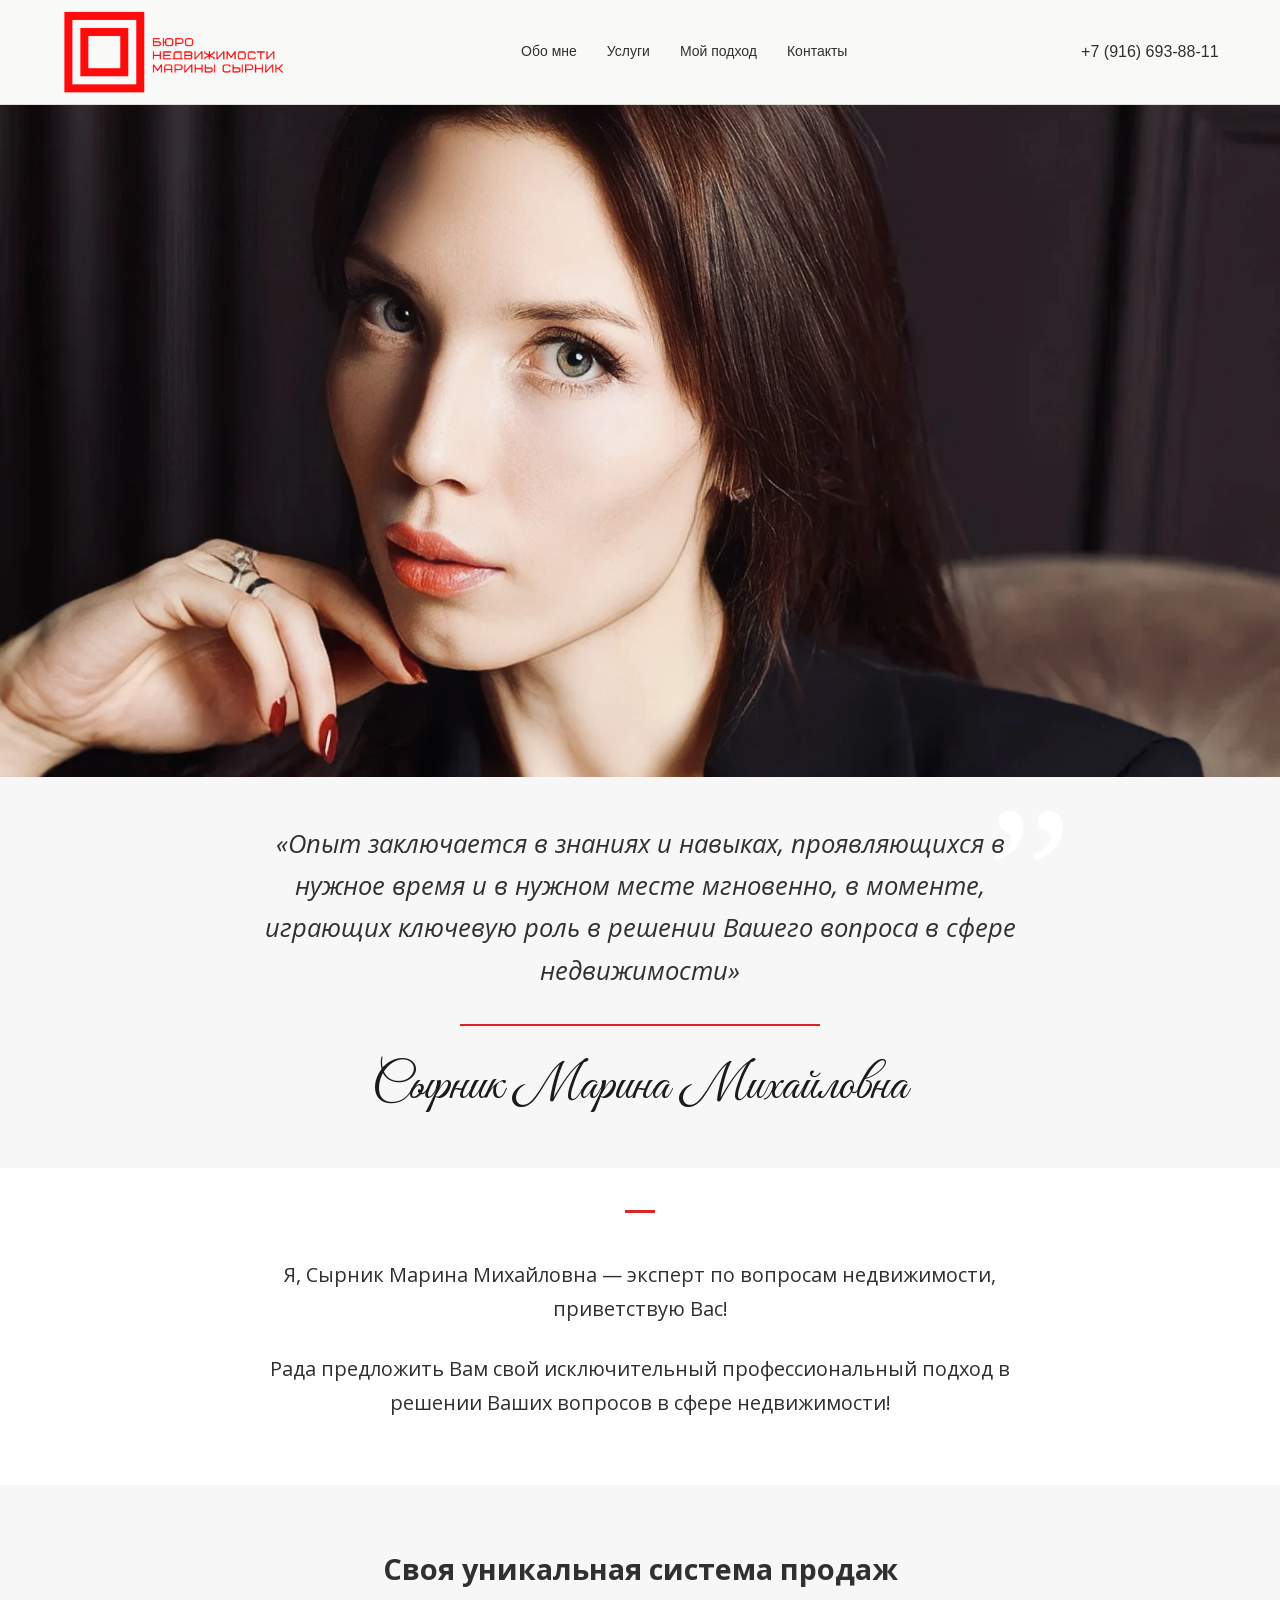
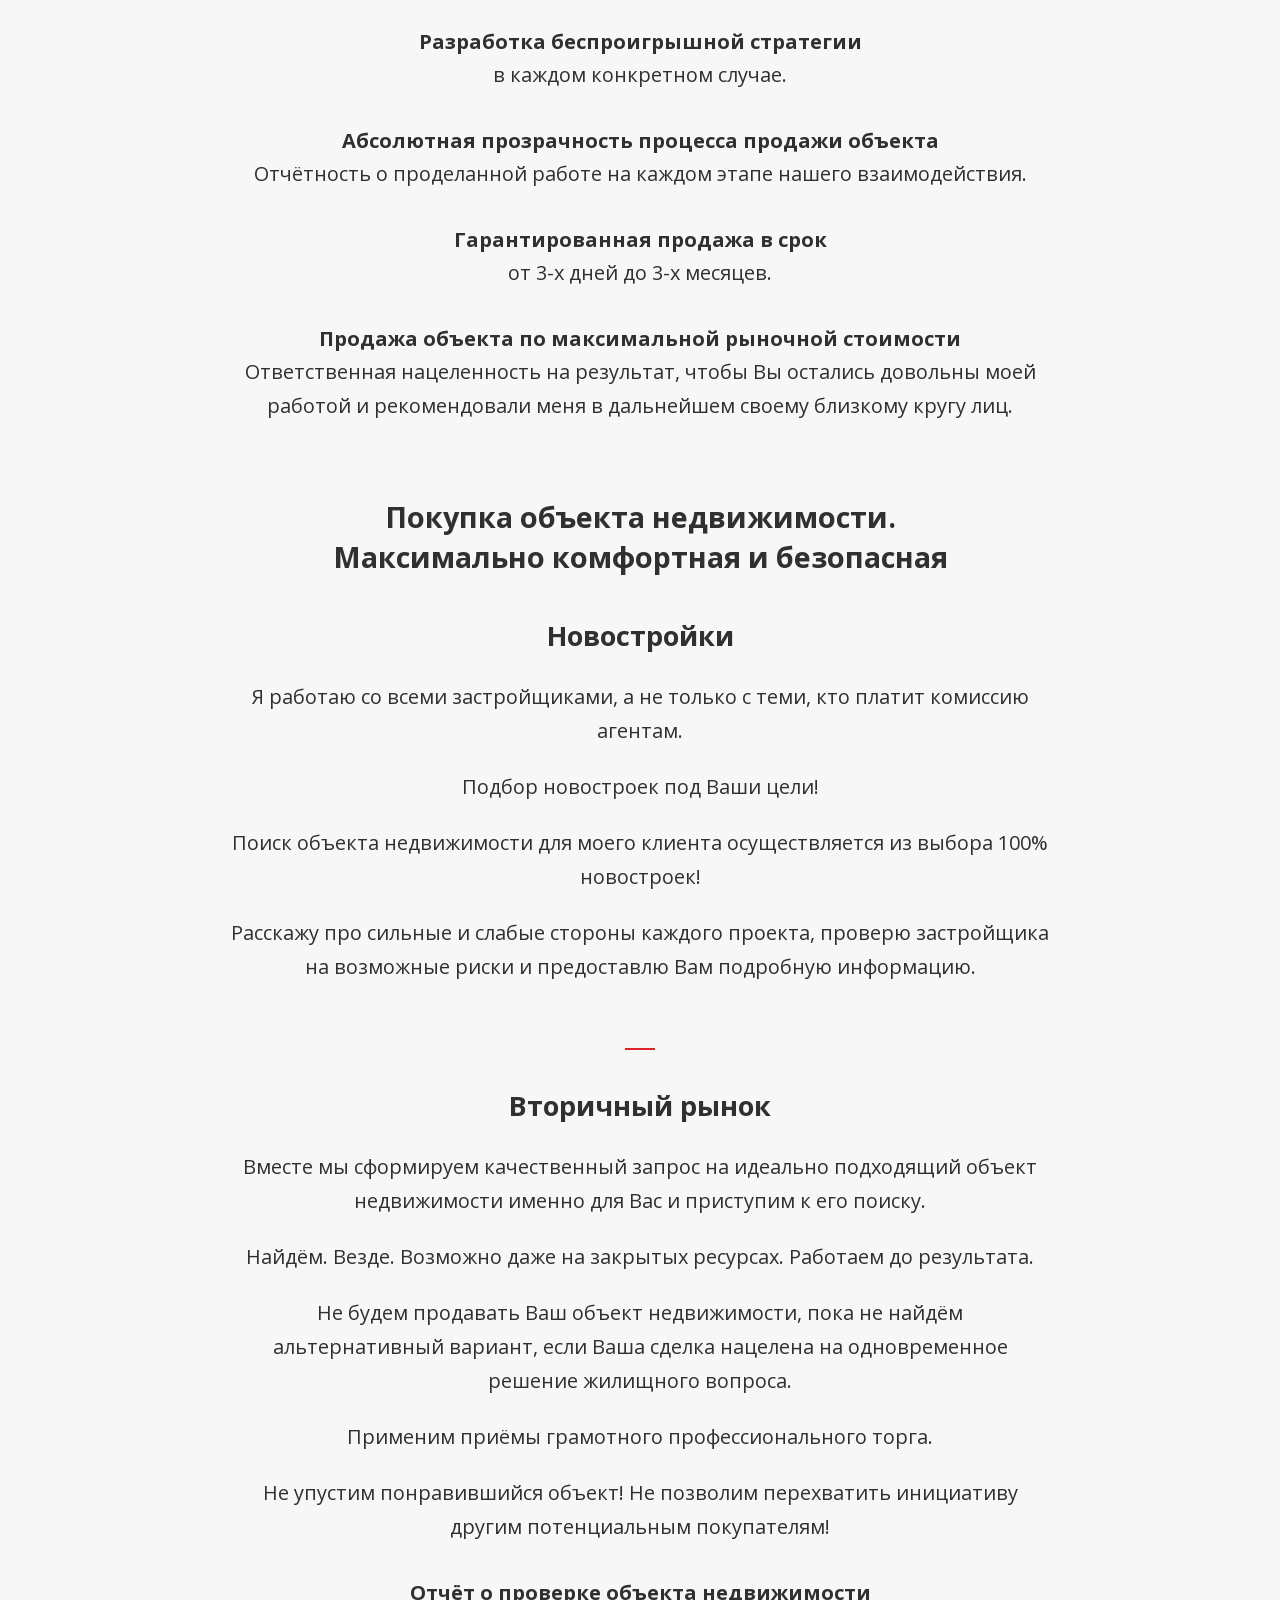
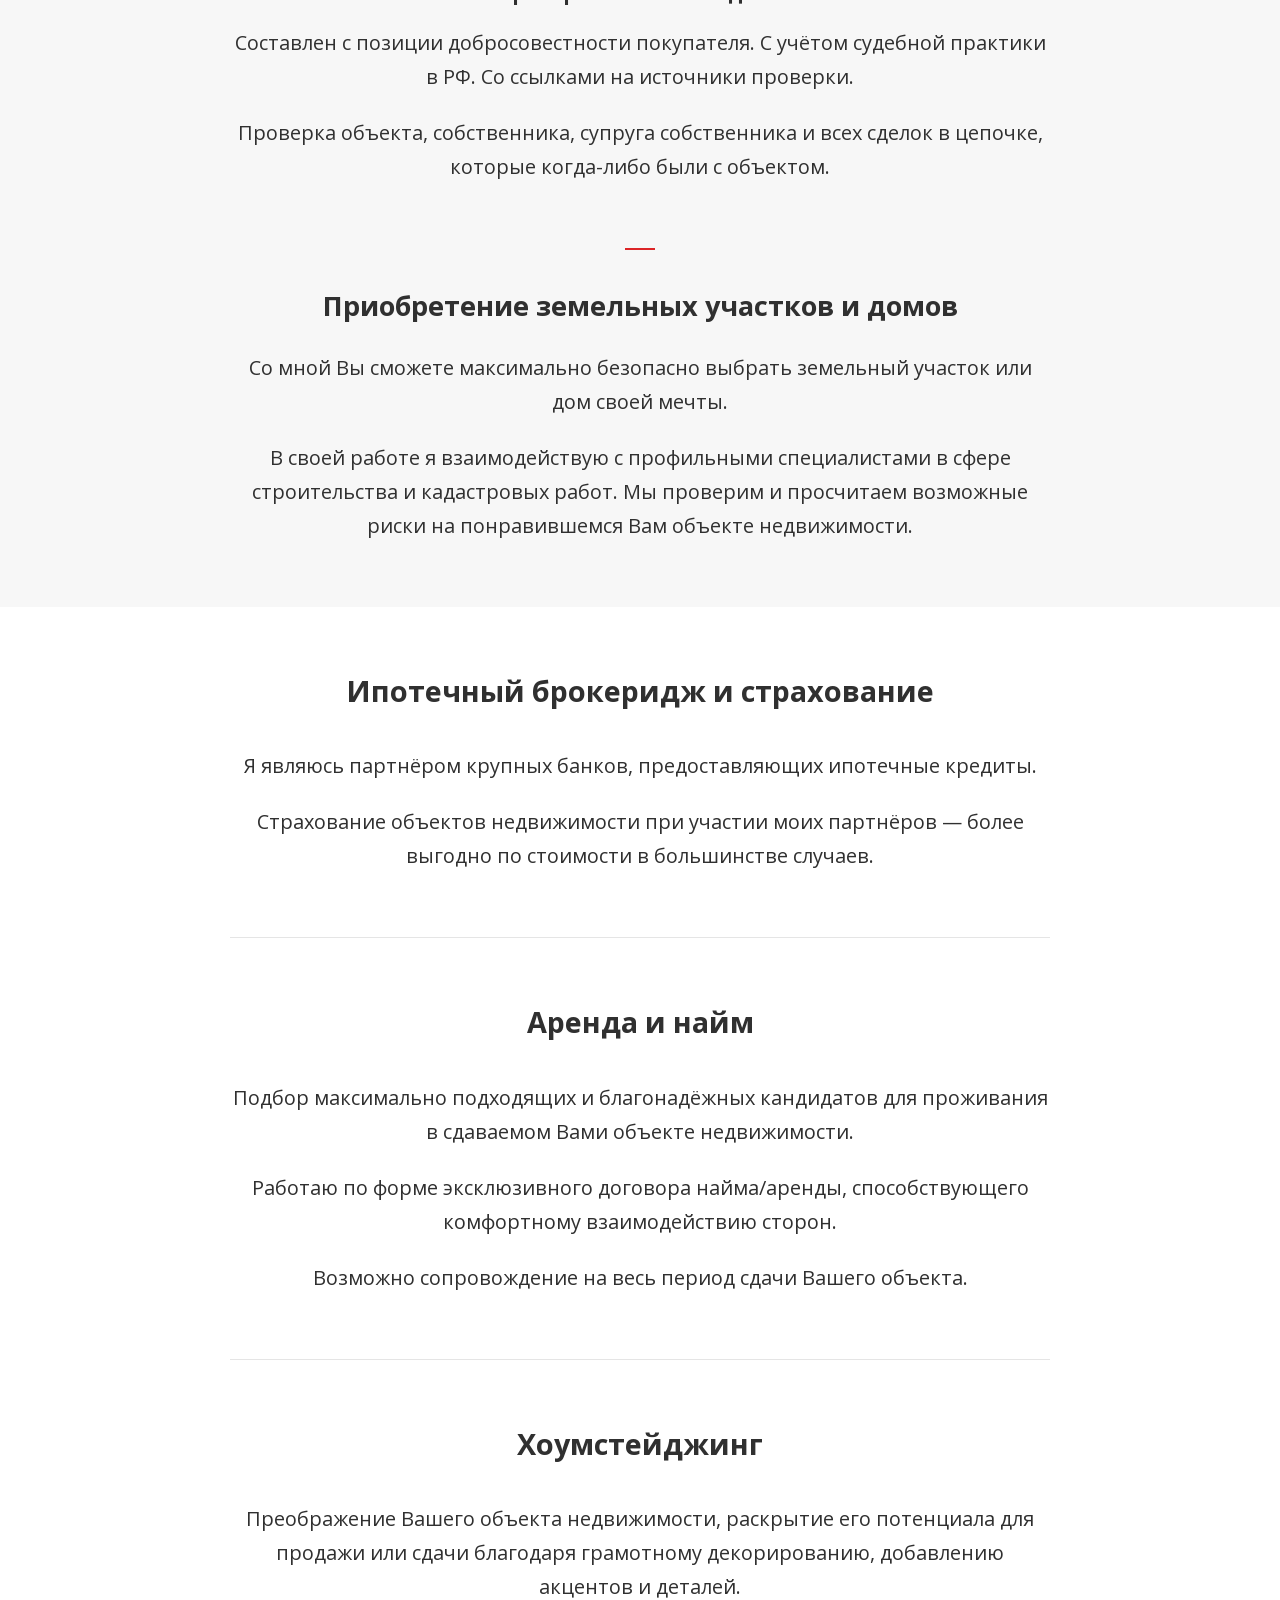
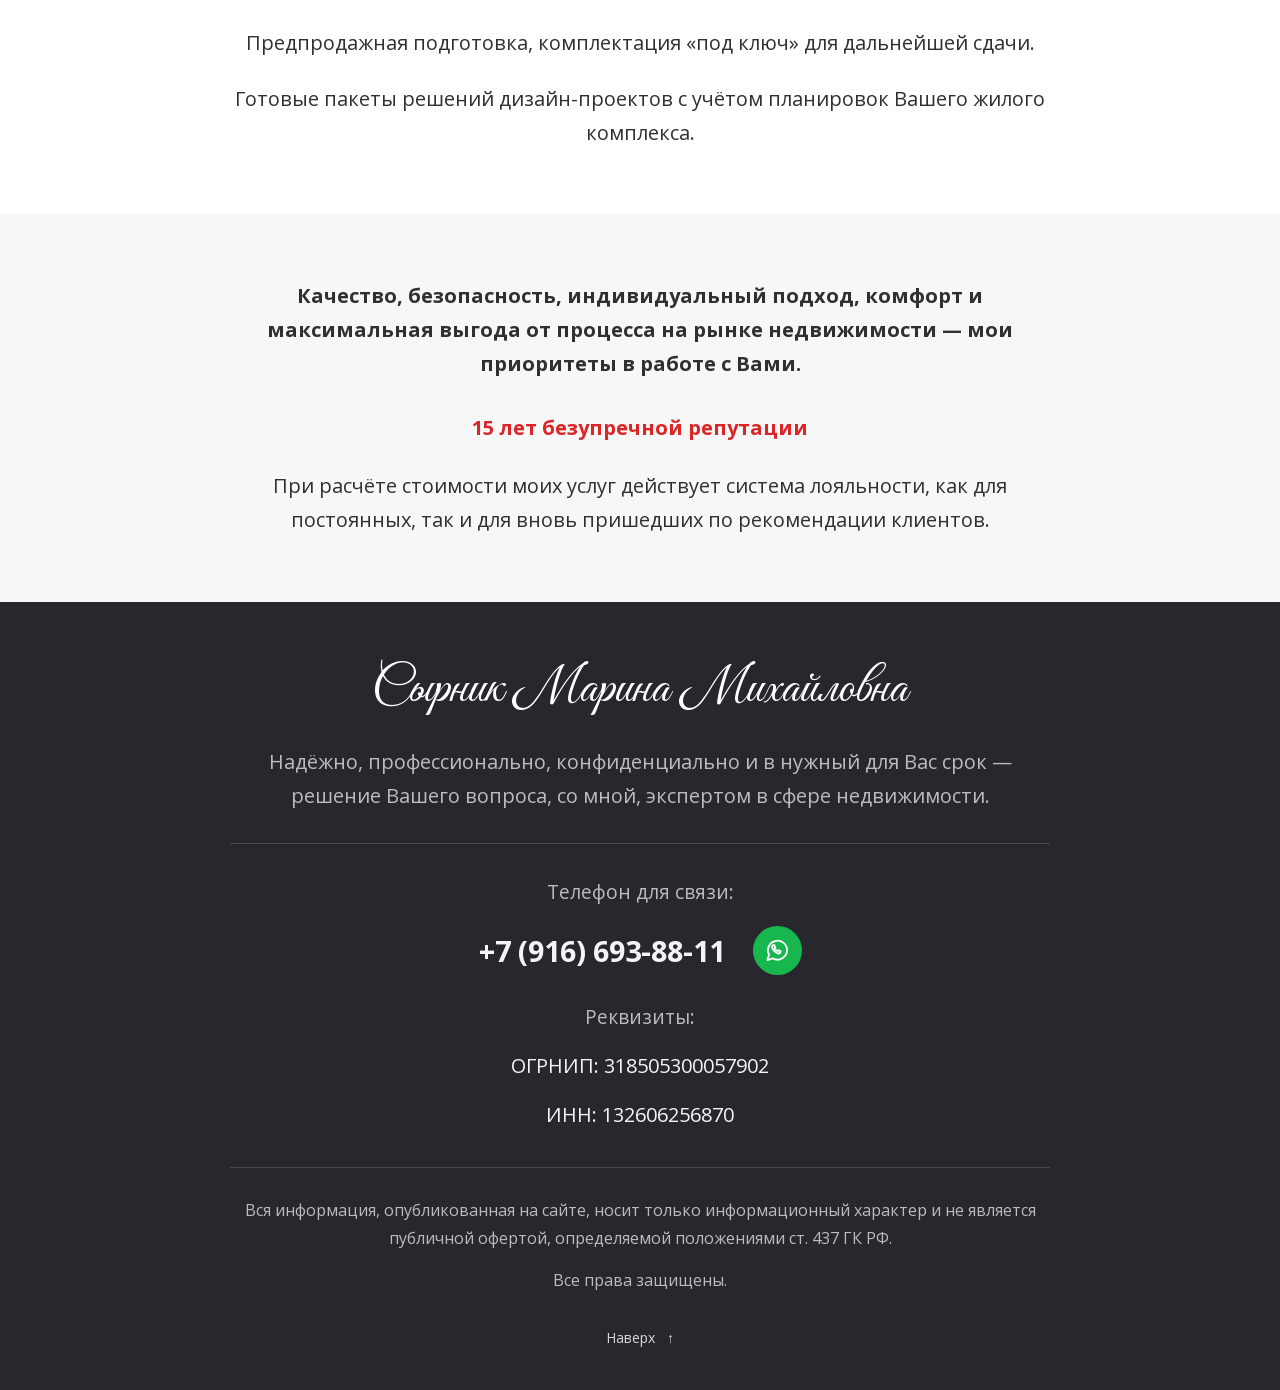
==== commit 73b89aed: "Restore footer name and introduction from client reference" ====
--- a/index.html
+++ b/index.html
@@ -130,6 +130,10 @@
 
   <footer class="footer" id="contacts" aria-label="Контакты и реквизиты">
     <div class="reading-width">
+      <div class="footer-intro">
+        <h2 class="signature">Сырник Марина Михайловна</h2>
+        <p>Надёжно, профессионально, конфиденциально и в нужный для Вас срок — решение Вашего вопроса, со мной, экспертом в сфере недвижимости.</p>
+      </div>
       <p class="contact-label">Телефон для связи:</p>
       <div class="contact-links">
         <a class="contact-phone" href="tel:+79166938811">+7 (916) 693-88-11</a>
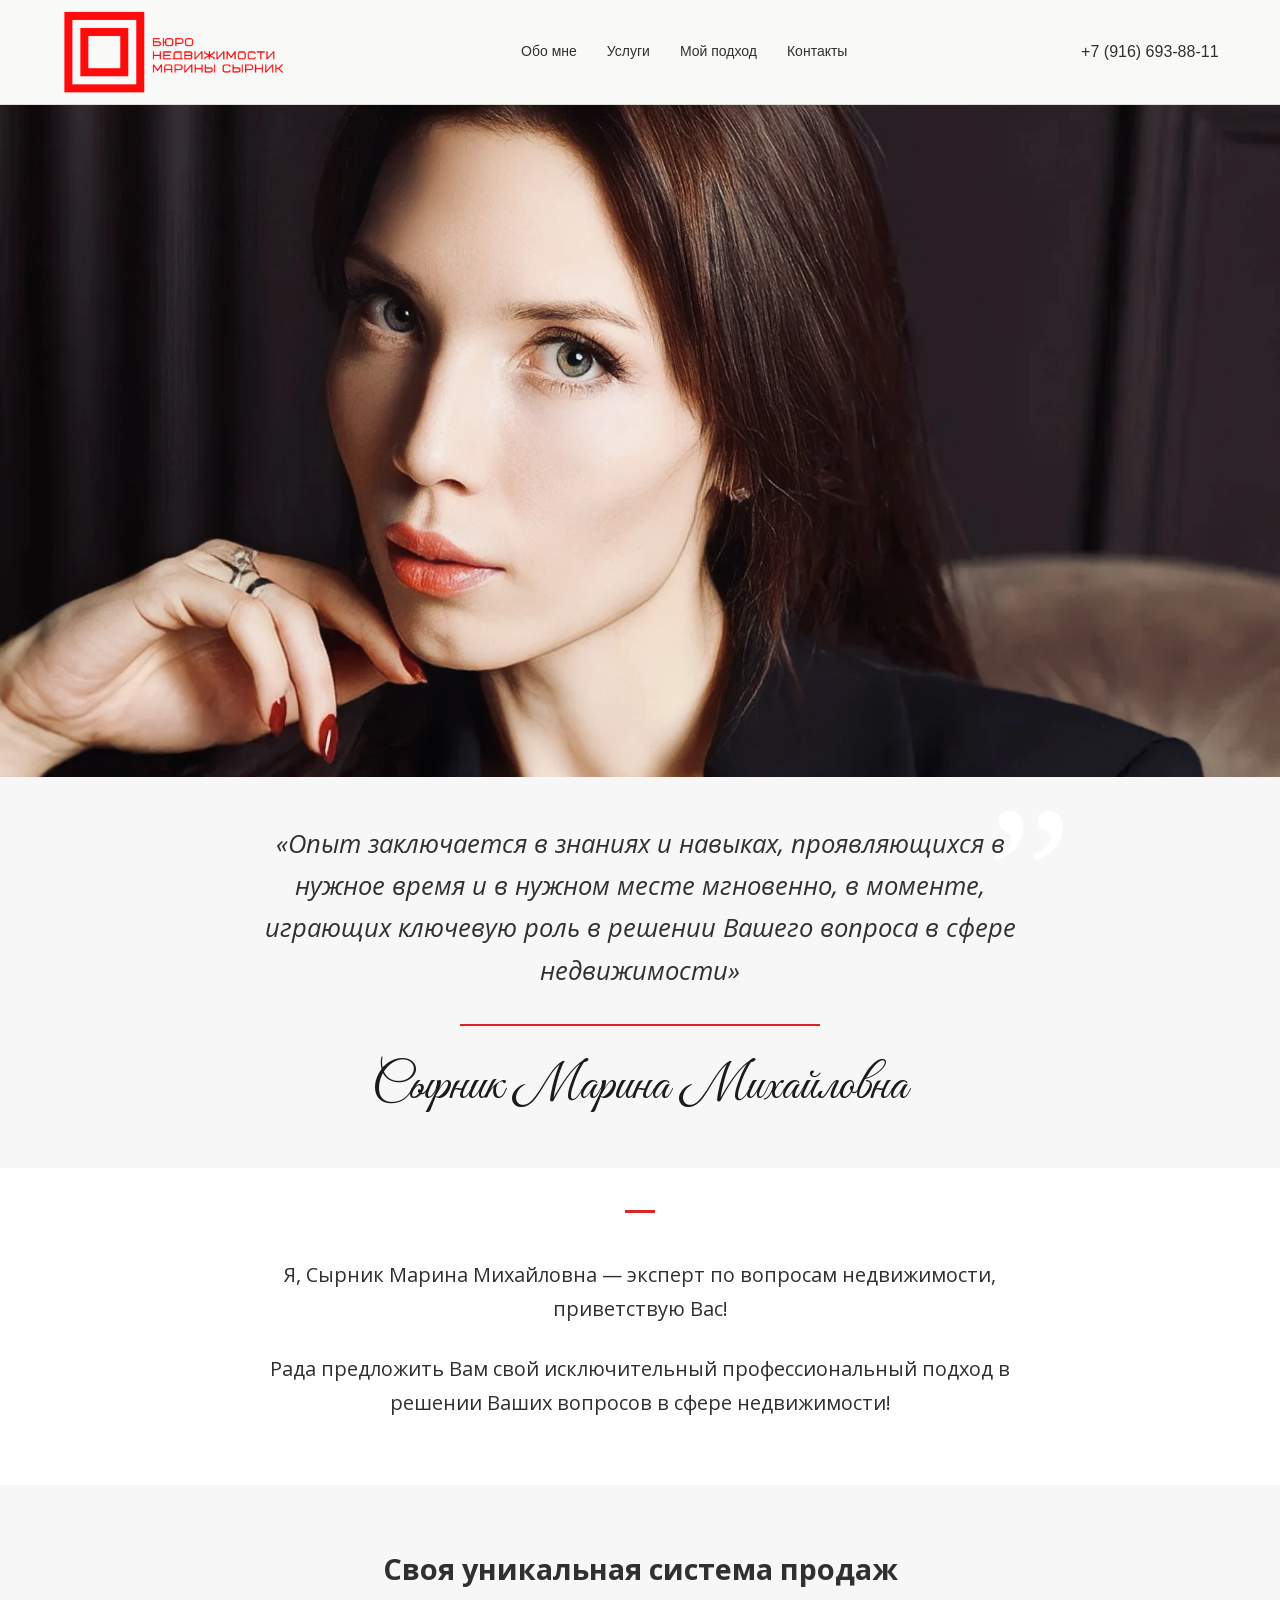
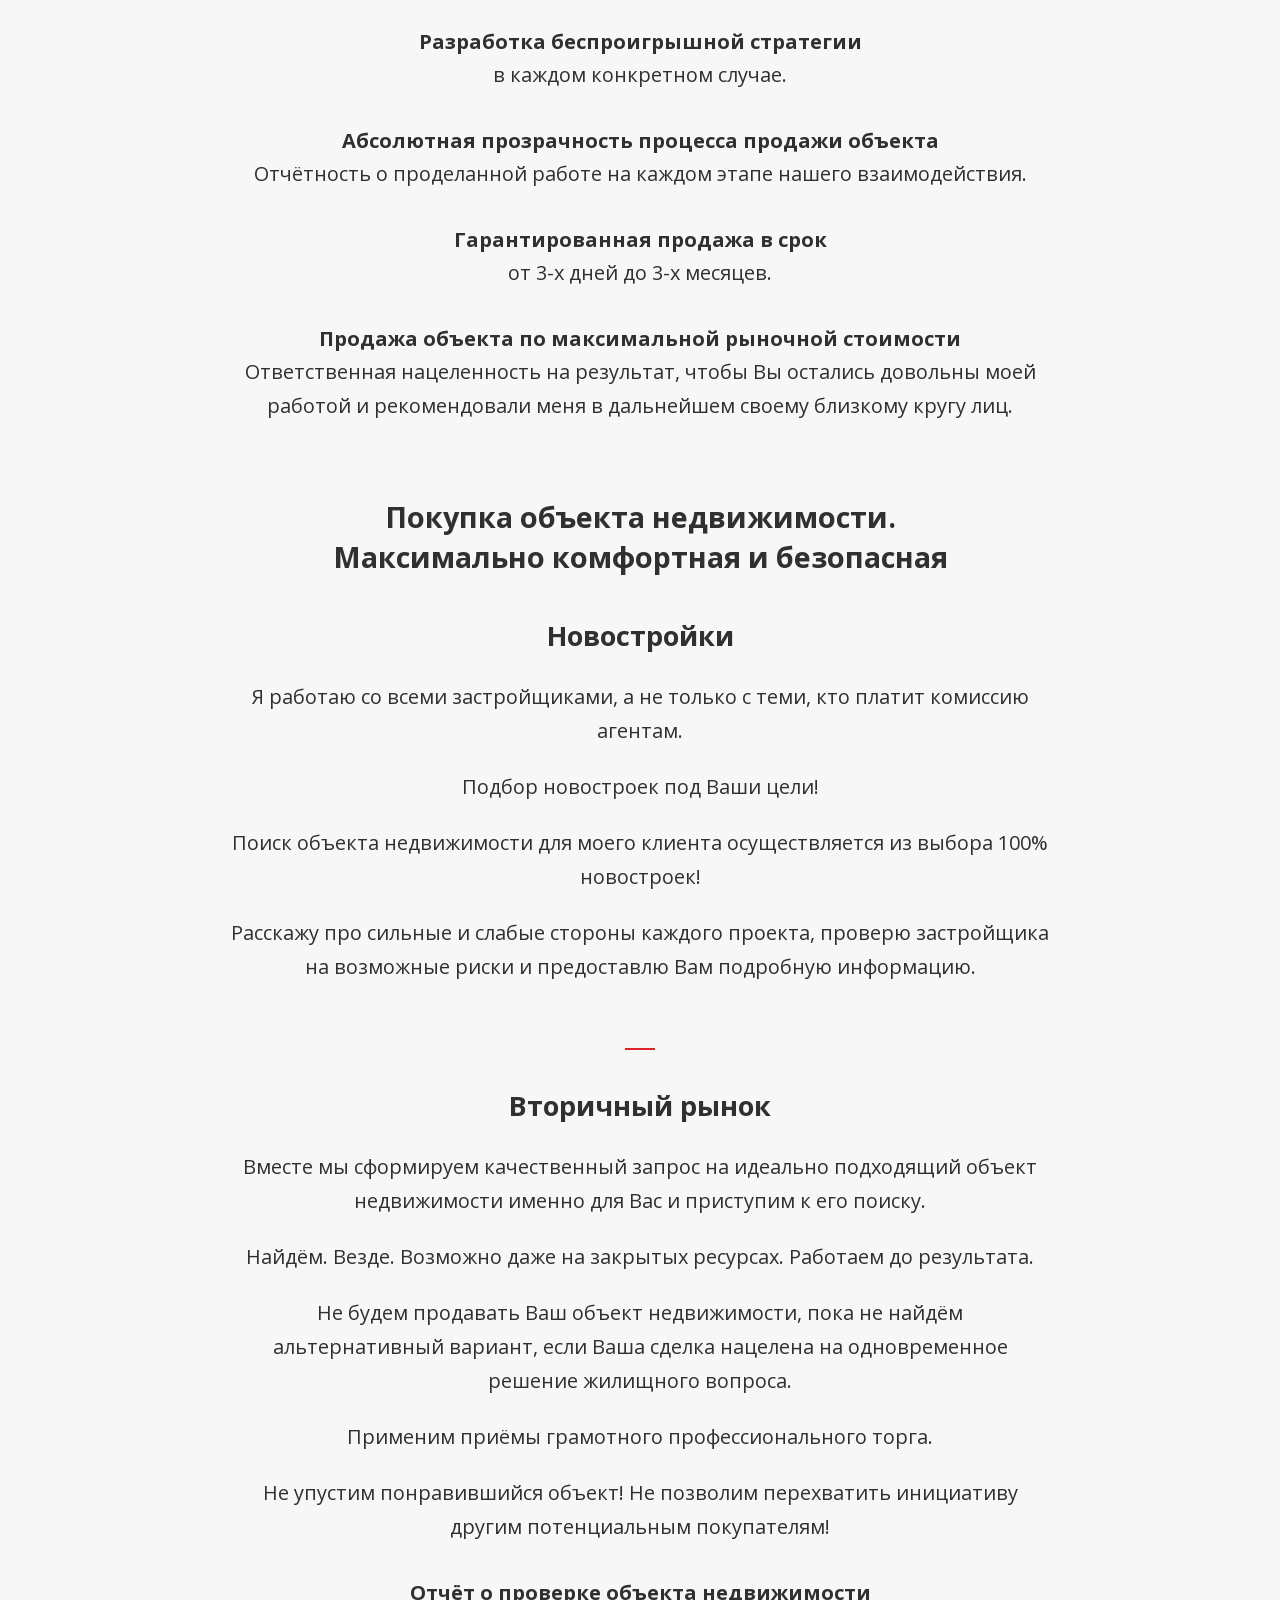
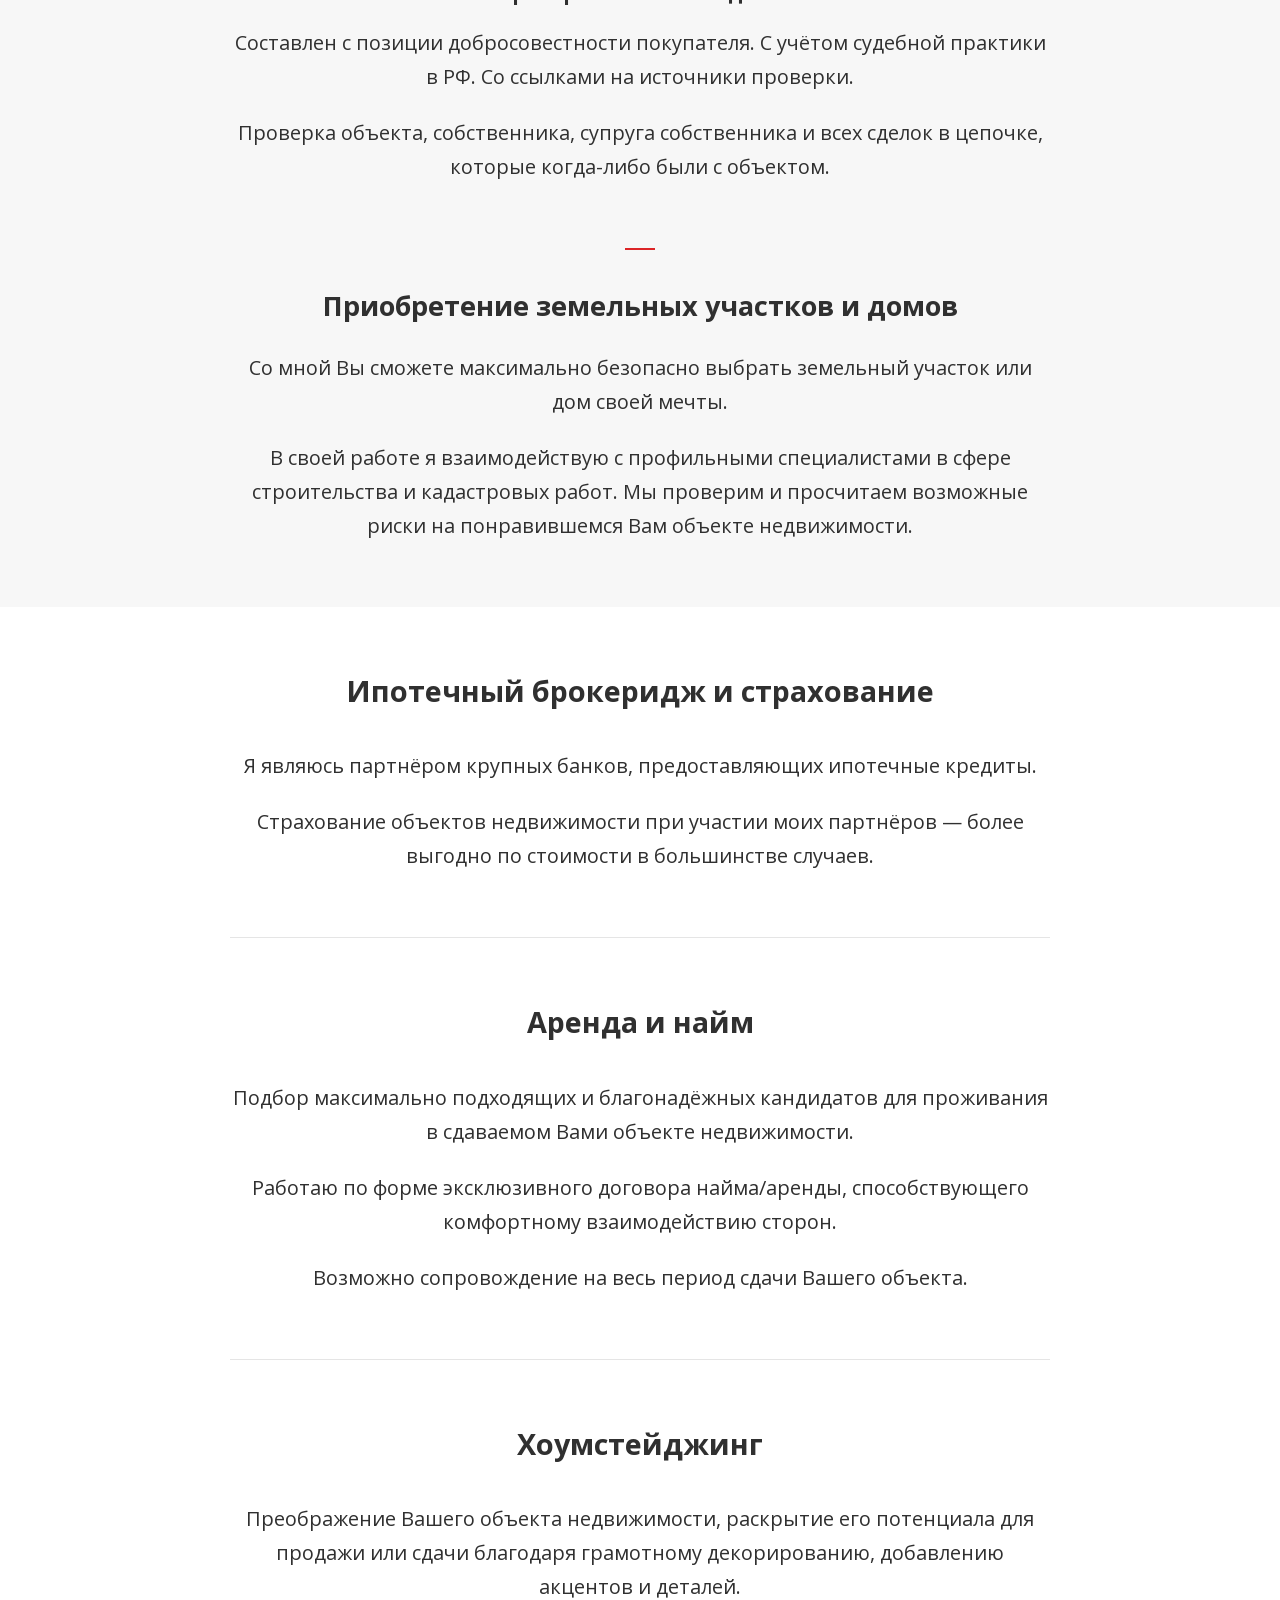
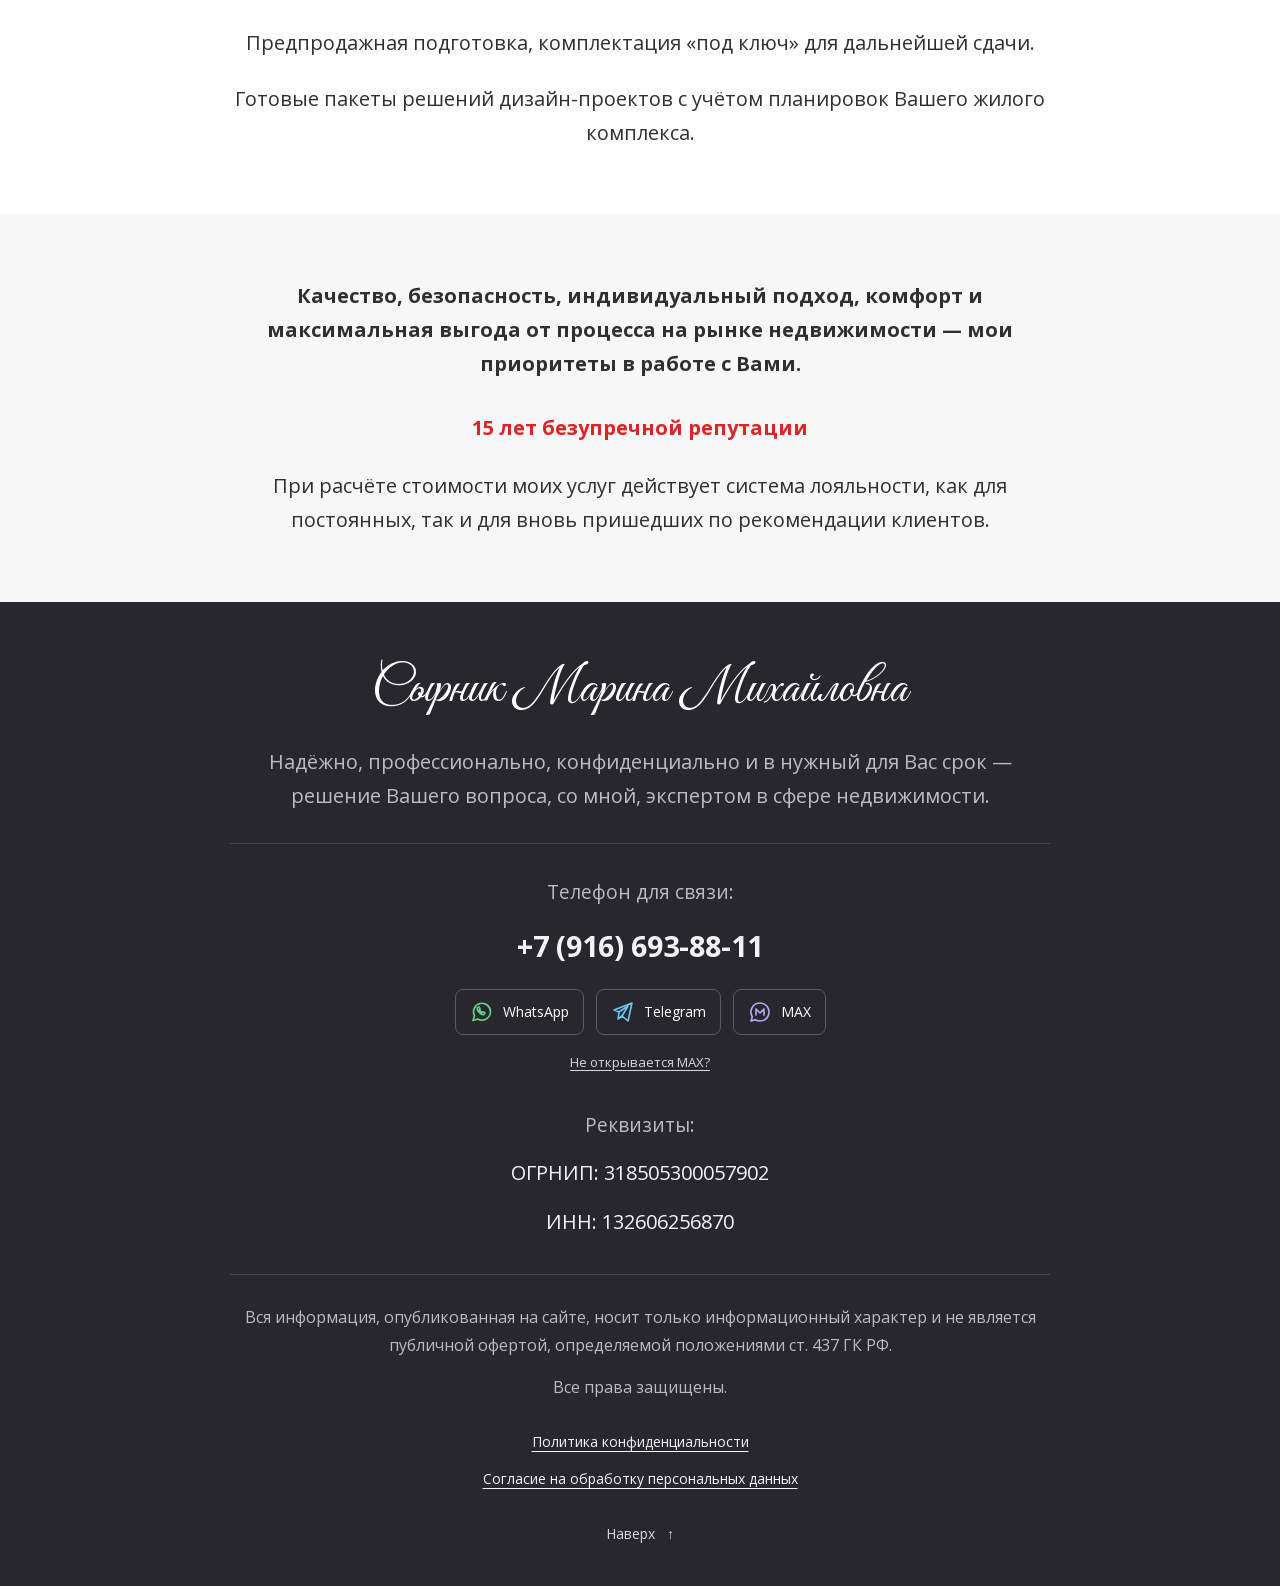
==== commit ffaa8820: "Add mobile contact shortcuts and customer privacy documents" ====
--- a/index.html
+++ b/index.html
@@ -11,7 +11,7 @@
   <link rel="icon" type="image/svg+xml" href="data:image/svg+xml,%3Csvg xmlns='http://www.w3.org/2000/svg' viewBox='0 0 32 32'%3E%3Crect width='32' height='32' fill='white'/%3E%3Cpath d='M3 3h26v26H3zM10 10h12v12H10z' fill='none' stroke='%23ed2527' stroke-width='3'/%3E%3C/svg%3E">
   <link rel="preload" as="image" href="assets/hero.webp" fetchpriority="high">
   <link rel="preload" href="assets/fonts/open-sans-normal-400-cyrillic.woff2" as="font" type="font/woff2" crossorigin>
-  <link rel="stylesheet" href="styles.css?v=20260912-reference">
+  <link rel="stylesheet" href="styles.css?v=20260912-contact-docs">
   <script src="app.js" defer></script>
 </head>
 <body>
@@ -137,10 +137,13 @@
       <p class="contact-label">Телефон для связи:</p>
       <div class="contact-links">
         <a class="contact-phone" href="tel:+79166938811">+7 (916) 693-88-11</a>
-        <a class="whatsapp-link" href="https://wa.me/79166938811" target="_blank" rel="noopener noreferrer" aria-label="Написать Марине в WhatsApp">
-          <svg viewBox="0 0 24 24" width="27" height="27" fill="none" stroke="currentColor" stroke-width="1.6" stroke-linecap="round" stroke-linejoin="round" aria-hidden="true"><path d="M20.5 11.6a8.5 8.5 0 0 1-12.7 7.4L3 20.5l1.5-4.7a8.5 8.5 0 1 1 16-4.2Z"/><path d="m9 7-1.2.5c-.7.3-.8 1.1-.5 2 .7 2.2 2.7 4.1 5 5 .9.3 1.7.2 2-.5l.6-1.2-2-1-1 .7a7.4 7.4 0 0 1-2.5-2.5l.7-1Z"/></svg>
-        </a>
       </div>
+      <nav class="messenger-links" aria-label="Написать в мессенджер">
+        <a class="messenger-link channel-whatsapp" href="https://wa.me/79166938811" aria-label="Написать Марине в WhatsApp" target="_blank" rel="noopener noreferrer"><svg viewBox="0 0 24 24" width="24" height="24" fill="none" stroke="currentColor" stroke-width="1.6" stroke-linecap="round" stroke-linejoin="round" aria-hidden="true"><path d="M20.5 11.6a8.5 8.5 0 0 1-12.7 7.4L3 20.5l1.5-4.7a8.5 8.5 0 1 1 16-4.2Z"/><path d="m9 7-1.2.5c-.7.3-.8 1.1-.5 2 .7 2.2 2.7 4.1 5 5 .9.3 1.7.2 2-.5l.6-1.2-2-1-1 .7a7.4 7.4 0 0 1-2.5-2.5l.7-1Z"/></svg><span>WhatsApp</span></a>
+        <a class="messenger-link channel-telegram" href="https://t.me/+79166938811" aria-label="Написать Марине в Telegram" target="_blank" rel="noopener noreferrer"><svg viewBox="0 0 24 24" width="24" height="24" fill="none" stroke="currentColor" stroke-width="1.6" stroke-linecap="round" stroke-linejoin="round" aria-hidden="true"><path d="m21 3-4 18-6-5-4 3 1-7L3 10Z"/><path d="m8 12 9-6-6 10"/></svg><span>Telegram</span></a>
+        <a class="messenger-link channel-max" href="max://user/433276013" aria-label="Открыть профиль Марины в MAX"><svg viewBox="0 0 24 24" width="24" height="24" fill="none" stroke="currentColor" stroke-width="1.6" stroke-linecap="round" stroke-linejoin="round" aria-hidden="true"><path d="M12 3a9 9 0 0 0-7.7 13.7L3 21l4.3-1.3A9 9 0 1 0 12 3Z"/><path d="M8 15V9l4 4 4-4v6"/></svg><span>MAX</span></a>
+      </nav>
+      <a class="max-help-link" href="max.html">Не открывается MAX?</a>
       <div class="requisites">
         <p class="contact-label">Реквизиты:</p>
         <p>ОГРНИП: <span>318505300057902</span></p>
@@ -150,8 +153,15 @@
         <p>Вся информация, опубликованная на сайте, носит только информационный характер и не является публичной офертой, определяемой положениями ст. 437 ГК РФ.</p>
         <p>Все права защищены.</p>
       </div>
+      <nav class="legal-links" aria-label="Документы"><a href="privacy.html">Политика конфиденциальности</a><a href="consent.html">Согласие на обработку персональных данных</a></nav>
       <a href="#home" class="back-top">Наверх <span aria-hidden="true">↑</span></a>
     </div>
   </footer>
+  <nav class="quick-contact" aria-label="Быстрая связь с Мариной">
+    <a class="quick-contact-link channel-phone" href="tel:+79166938811" aria-label="Позвонить Марине"><svg viewBox="0 0 24 24" width="24" height="24" fill="none" stroke="currentColor" stroke-width="1.6" stroke-linecap="round" stroke-linejoin="round" aria-hidden="true"><path d="m7 3-3 1c-1 1-1 4 1 8s5 7 8 8c2 1 4 1 5 0l2-3-5-3-2 2c-3-1-5-3-6-6l2-2Z"/></svg><span>Позвонить</span></a>
+    <a class="quick-contact-link channel-whatsapp" href="https://wa.me/79166938811" aria-label="Написать Марине в WhatsApp" target="_blank" rel="noopener noreferrer"><svg viewBox="0 0 24 24" width="24" height="24" fill="none" stroke="currentColor" stroke-width="1.6" stroke-linecap="round" stroke-linejoin="round" aria-hidden="true"><path d="M20.5 11.6a8.5 8.5 0 0 1-12.7 7.4L3 20.5l1.5-4.7a8.5 8.5 0 1 1 16-4.2Z"/><path d="m9 7-1.2.5c-.7.3-.8 1.1-.5 2 .7 2.2 2.7 4.1 5 5 .9.3 1.7.2 2-.5l.6-1.2-2-1-1 .7a7.4 7.4 0 0 1-2.5-2.5l.7-1Z"/></svg><span>WhatsApp</span></a>
+    <a class="quick-contact-link channel-telegram" href="https://t.me/+79166938811" aria-label="Написать Марине в Telegram" target="_blank" rel="noopener noreferrer"><svg viewBox="0 0 24 24" width="24" height="24" fill="none" stroke="currentColor" stroke-width="1.6" stroke-linecap="round" stroke-linejoin="round" aria-hidden="true"><path d="m21 3-4 18-6-5-4 3 1-7L3 10Z"/><path d="m8 12 9-6-6 10"/></svg><span>Telegram</span></a>
+    <a class="quick-contact-link channel-max" href="max://user/433276013" aria-label="Открыть профиль Марины в MAX"><svg viewBox="0 0 24 24" width="24" height="24" fill="none" stroke="currentColor" stroke-width="1.6" stroke-linecap="round" stroke-linejoin="round" aria-hidden="true"><path d="M12 3a9 9 0 0 0-7.7 13.7L3 21l4.3-1.3A9 9 0 1 0 12 3Z"/><path d="M8 15V9l4 4 4-4v6"/></svg><span>MAX</span></a>
+  </nav>
 </body>
 </html>
--- a/styles.css
+++ b/styles.css
@@ -172,6 +172,56 @@
 .footer-intro { margin-bottom: 32px; padding-bottom: 30px; border-bottom: 1px solid #48464c; }
 .footer-intro .signature { color: white; margin-bottom: 16px; }
 .footer-intro p { color: #bdbbc1; }
+
+/* Messenger shortcuts and public documents. */
+.quick-contact { display: none; }
+.messenger-links { display: flex; justify-content: center; flex-wrap: wrap; gap: 12px; margin-top: 22px; }
+.messenger-link { display: inline-flex; align-items: center; gap: 9px; min-height: 46px; padding: 8px 14px; border: 1px solid #5c5961; border-radius: 8px; color: #fff; font-size: .875rem; }
+.messenger-link:hover { background: #3e3b43; }
+.messenger-link.channel-whatsapp svg { color: #62d58c; }
+.messenger-link.channel-telegram svg { color: #6cc8f4; }
+.messenger-link.channel-max svg { color: #baabff; }
+.legal-links { display: flex; flex-direction: column; align-items: center; gap: 14px; margin-top: 30px; font-size: .875rem; line-height: 1.6; }
+.legal-links a { text-decoration: underline; text-underline-offset: 4px; }
+.max-help-link { display: inline-block; padding: 10px; margin-top: 6px; font-size: .8125rem; color: #d9d7dd; text-decoration: underline; text-underline-offset: 3px; }
+.document-page { background: #fff; }
+.document-main { max-width: 960px; padding-block: 38px 70px; }
+.document-back { display: inline-flex; min-height: 44px; align-items: center; margin-bottom: 26px; font-size: .9375rem; }
+.document-back:hover { color: var(--red); }
+.document-heading { margin-bottom: 38px; }
+.document-eyebrow { margin-bottom: 14px; color: #686868; font-size: .8125rem; letter-spacing: .12em; text-transform: uppercase; }
+.document-heading h1 { margin-bottom: 20px; font-size: clamp(1.65rem, 4vw, 2.65rem); font-weight: 700; line-height: 1.25; overflow-wrap: break-word; }
+.document-heading > p:not(.document-eyebrow) { font-size: 1rem; }
+.document-heading .document-meta { margin-top: 16px; color: #666; font-size: .875rem; }
+.document-button { display: inline-flex; align-items: center; justify-content: center; min-height: 48px; padding: 12px 18px; margin-top: 22px; border: 1px solid var(--red); border-radius: 6px; background: var(--red); color: #fff; font-size: .9375rem; line-height: 1.5; cursor: pointer; text-align: center; }
+.document-button[hidden] { display: none; }
+.document-button:hover { background: #b91d20; }
+.button-secondary { color: var(--ink); background: white; border-color: #cacaca; }
+.button-secondary:hover { background: #f1f1f1; }
+.document-toc { margin-bottom: 42px; padding: 25px 28px; border-radius: 10px; background: var(--soft); font-size: .9375rem; line-height: 1.65; }
+.document-toc > p { font-weight: 700; margin-bottom: 14px; }
+.document-toc ol { padding: 0; margin: 0; list-style: none; }
+.document-toc li + li { margin-top: 12px; }
+.document-toc a { text-decoration: underline; text-underline-offset: 3px; }
+.document-text { font-size: 1rem; line-height: 1.8; overflow-wrap: break-word; }
+.document-text h2 { margin: 42px 0 22px; font-size: 1.4rem; line-height: 1.4; }
+.document-text h2:first-child { margin-top: 0; }
+.document-text p + p { margin-top: 15px; }
+.document-text .document-list-item { padding-left: 18px; text-indent: -12px; margin-top: 7px; }
+.consent-text { overflow-wrap: anywhere; }
+.document-footer { padding: 30px 0; background: #28272d; color: #eee; font-size: .875rem; text-align: center; }
+.document-footer .legal-links { margin-block: 22px; }
+.max-badge { display: inline-flex; align-items: center; justify-content: center; width: 56px; height: 56px; margin-bottom: 20px; border-radius: 15px; background: #eeeaff; color: #6345ce; }
+.max-badge svg { width: 32px; height: 32px; }
+.max-direct { margin-top: 10px; }
+.max-contact-card { padding: 26px; border: 1px solid var(--line); border-radius: 10px; background: var(--soft); }
+.max-contact-card .max-phone { font-size: 1.5rem; font-weight: 700; white-space: nowrap; }
+.max-contact-card .copy-status { font-size: .875rem; line-height: 1.6; }
+.copy-status:empty { display: none; }
+.max-steps { padding-left: 23px; margin: 28px 0 0; font-size: 1rem; }
+.max-steps li + li { margin-top: 12px; }
+.max-alternative { margin-top: 26px; font-size: .9375rem; }
+.max-alternative a { text-decoration: underline; text-underline-offset: 3px; }
 
 @media (max-width: 1100px) {
   .desktop-nav { gap: 18px; }
@@ -246,9 +296,38 @@
   *, *::before, *::after { transition: none !important; }
 }
 
+@media (max-width: 820px) {
+  html { scroll-padding-bottom: calc(90px + env(safe-area-inset-bottom, 0px)); }
+  body { padding-bottom: calc(76px + env(safe-area-inset-bottom, 0px)); }
+  .quick-contact { position: fixed; z-index: 25; inset: auto 0 0; display: grid; grid-template-columns: repeat(4, minmax(0, 1fr)); gap: 3px; padding: 7px max(12px, env(safe-area-inset-right, 0px)) calc(7px + env(safe-area-inset-bottom, 0px)) max(12px, env(safe-area-inset-left, 0px)); background: rgba(255,255,255,.98); border-top: 1px solid #e3e3e3; box-shadow: 0 -4px 24px #0000000a; }
+  .quick-contact-link { min-height: 60px; display: flex; flex-direction: column; align-items: center; justify-content: center; gap: 5px; border-radius: 8px; font: 400 .75rem/1.3 var(--sans); }
+  .quick-contact-link:hover { background: #f3f3f3; }
+  .quick-contact-link.channel-phone svg { color: #aa2426; }
+  .quick-contact-link.channel-whatsapp svg { color: #14833c; }
+  .quick-contact-link.channel-telegram svg { color: #167ead; }
+  .quick-contact-link.channel-max svg { color: #6848c9; }
+  .document-main { padding-block: 24px 44px; }
+  .document-back { margin-bottom: 18px; }
+  .document-heading { margin-bottom: 28px; }
+  .document-text { font-size: .9375rem; line-height: 1.75; }
+  .document-text h2 { font-size: 1.2rem; }
+  .document-toc { padding: 20px; }
+  .max-contact-card { padding: 20px; }
+  .max-contact-card .max-phone { font-size: 1.3rem; }
+  .mobile-nav { max-height: calc(100svh - 165px - env(safe-area-inset-bottom, 0px)); overflow-y: auto; }
+}
+
 @media print {
+  body { padding-bottom: 0; }
   .header { position: static; }
   .menu-toggle, .mobile-nav, .back-top, .whatsapp-link { display: none !important; }
   .hero-photo { max-height: 300px; }
   .footer { background: white; color: black; }
-}
+  .quick-contact, .document-page .header, .document-footer, .document-back, .document-toc, .document-button, .document-eyebrow, .document-meta { display: none !important; }
+  .document-main { width: 100%; max-width: none; padding: 0; }
+  .document-heading h1 { font-size: 20pt; }
+  .document-heading { margin-bottom: 20pt; }
+  .document-text { font-size: 10.5pt; line-height: 1.45; }
+  .document-text h2 { font-size: 13pt; break-after: avoid; }
+  .document-text p { orphans: 3; widows: 3; }
+}
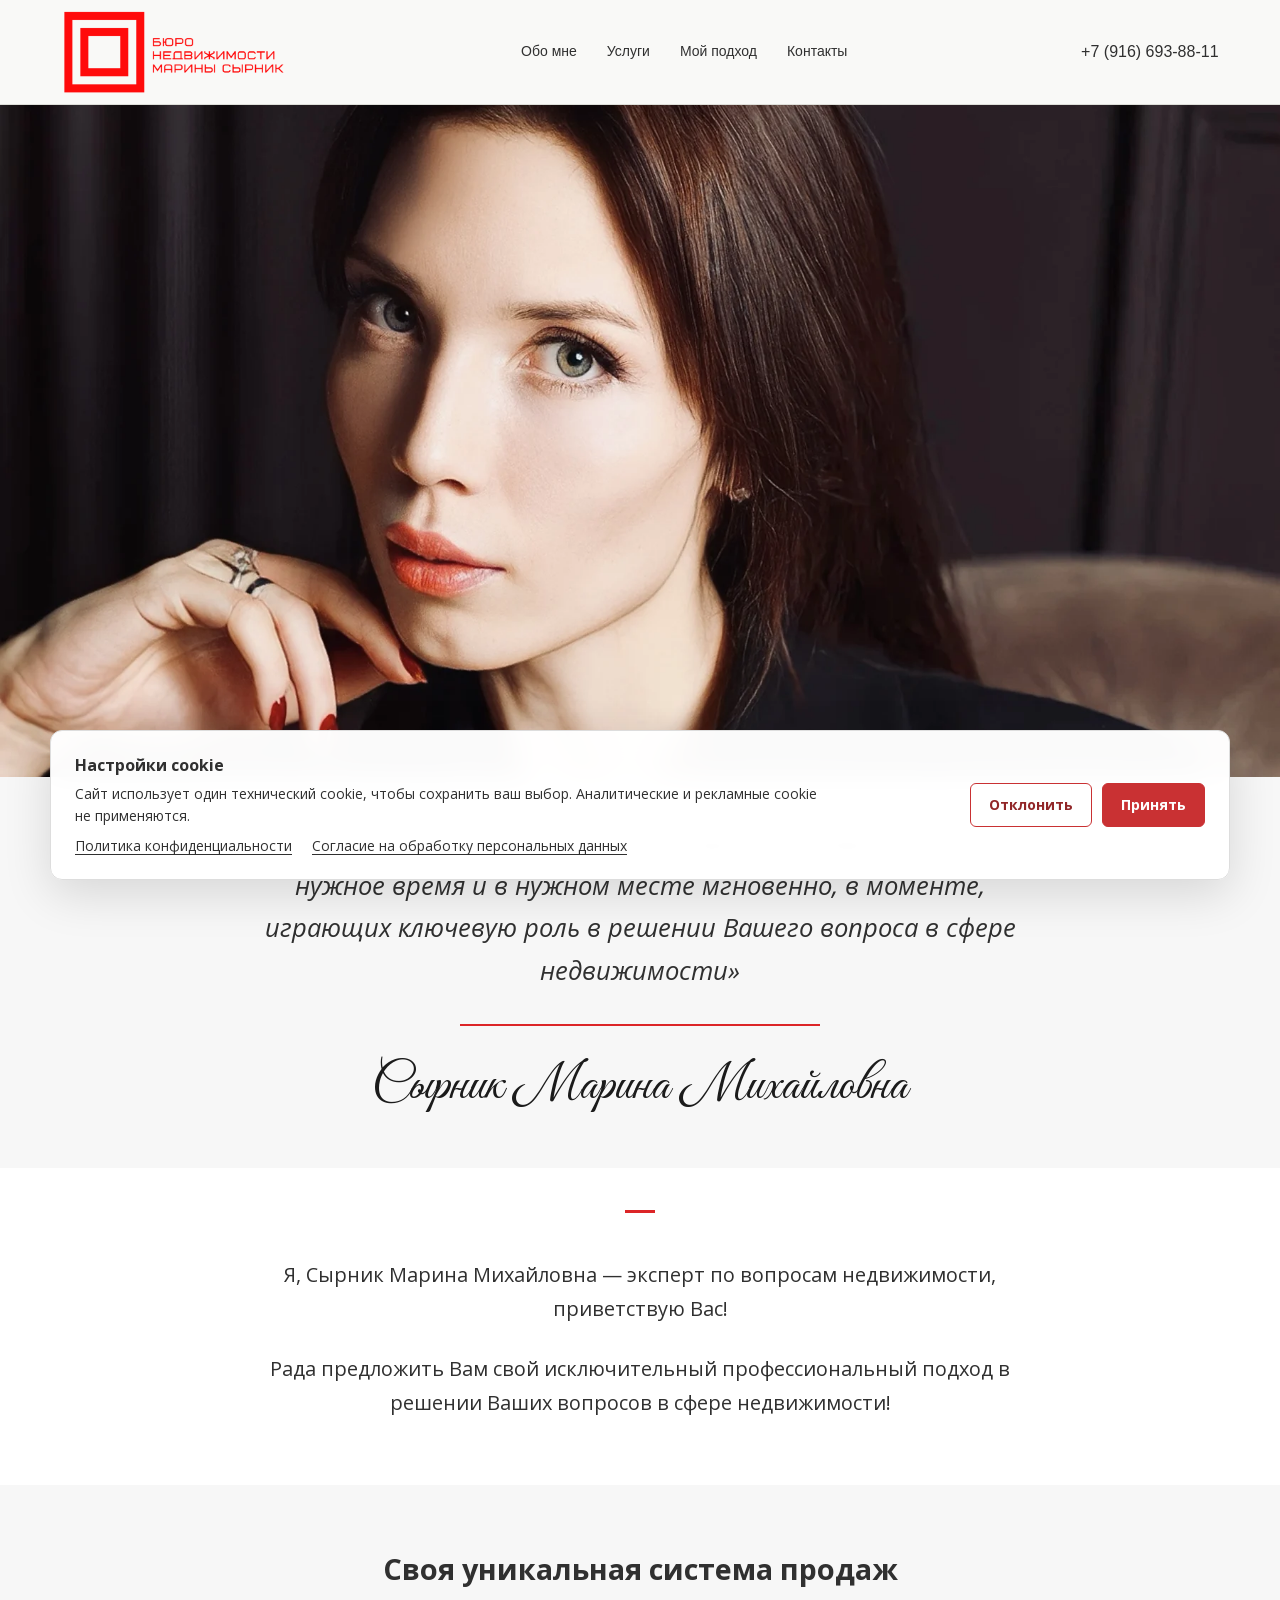
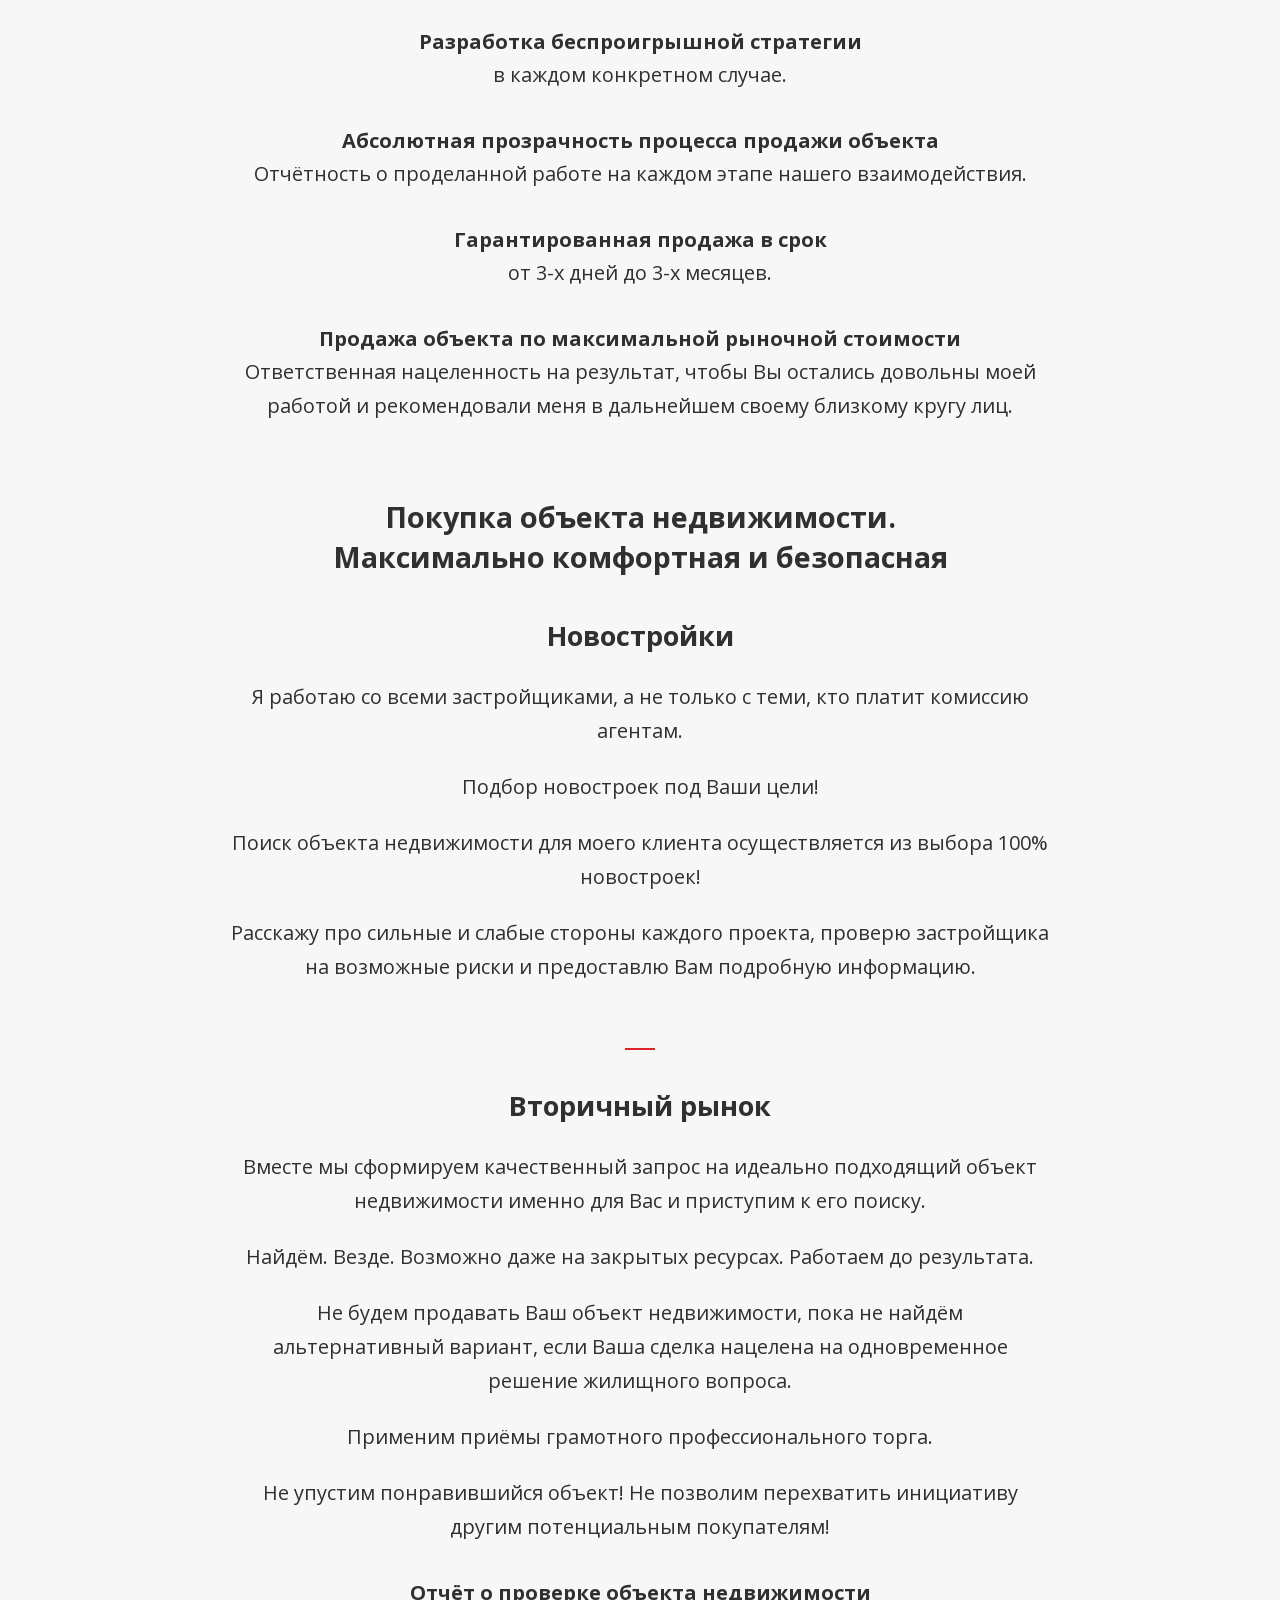
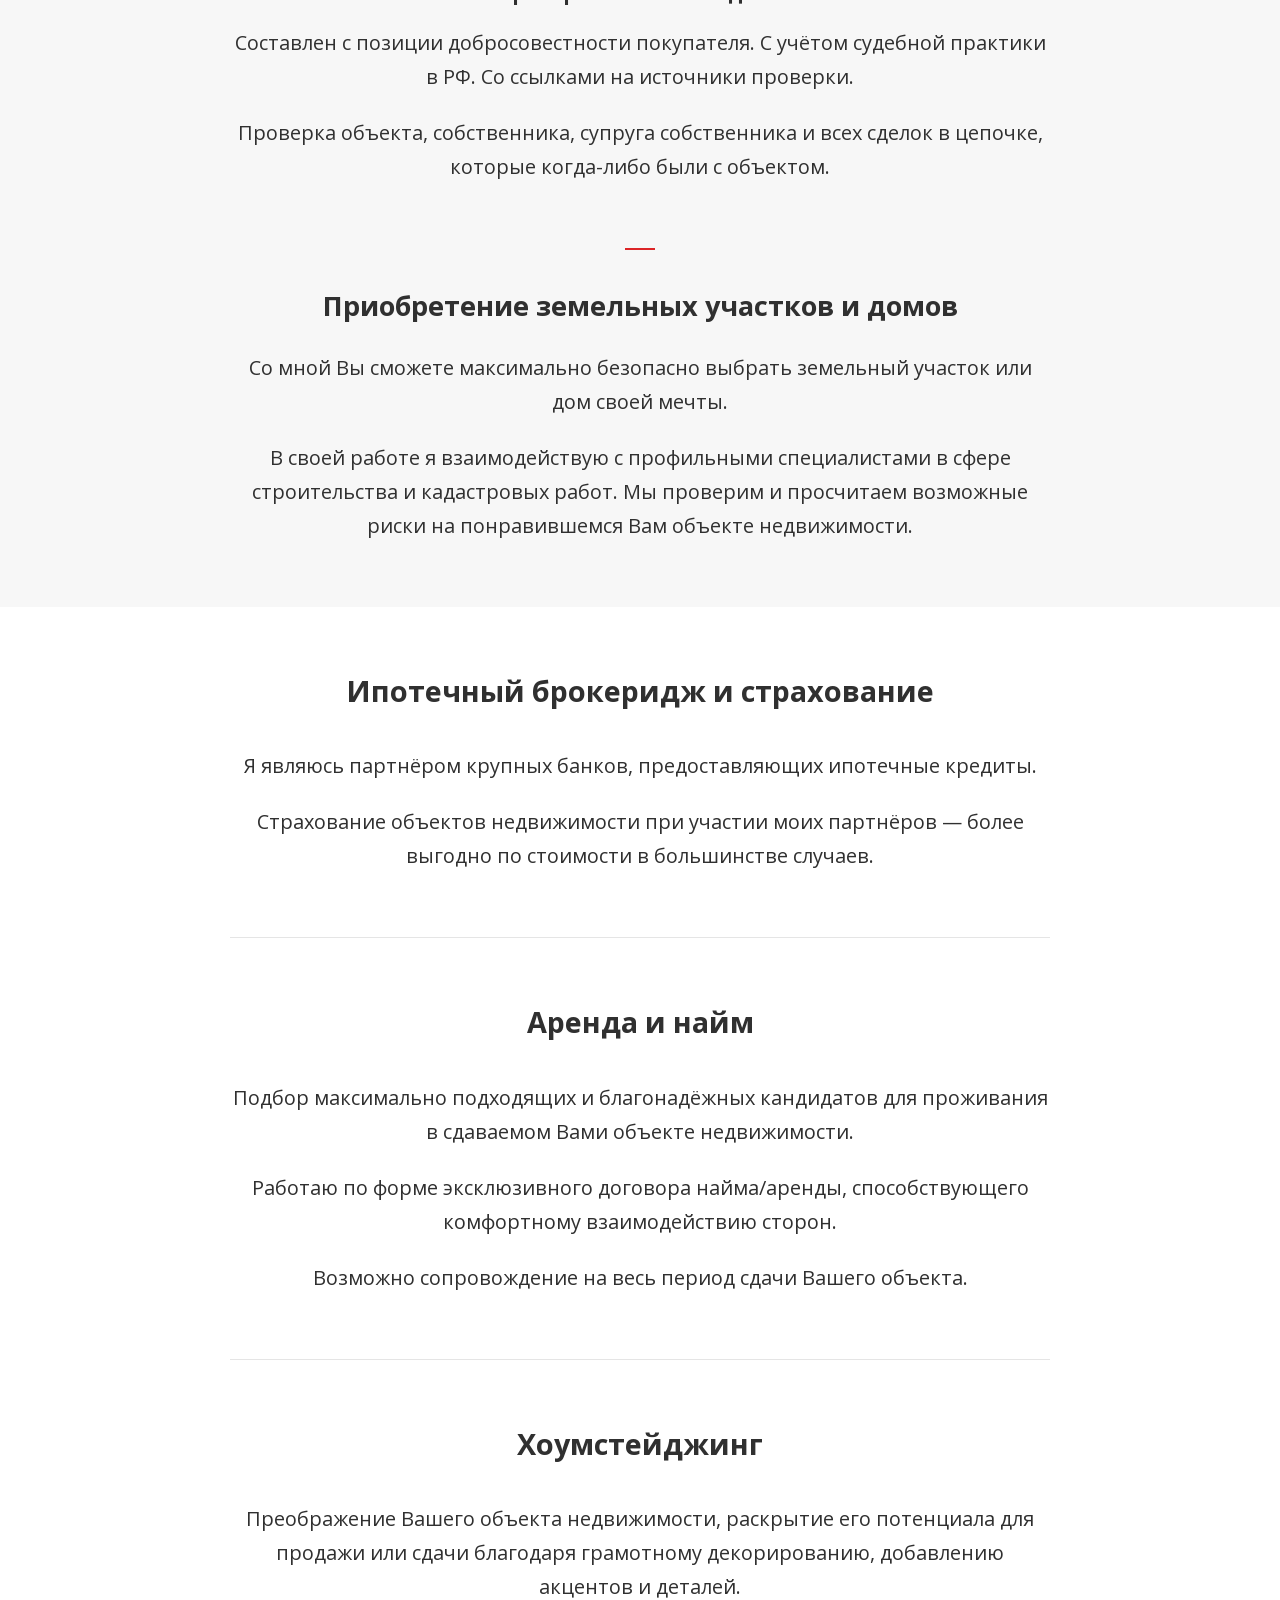
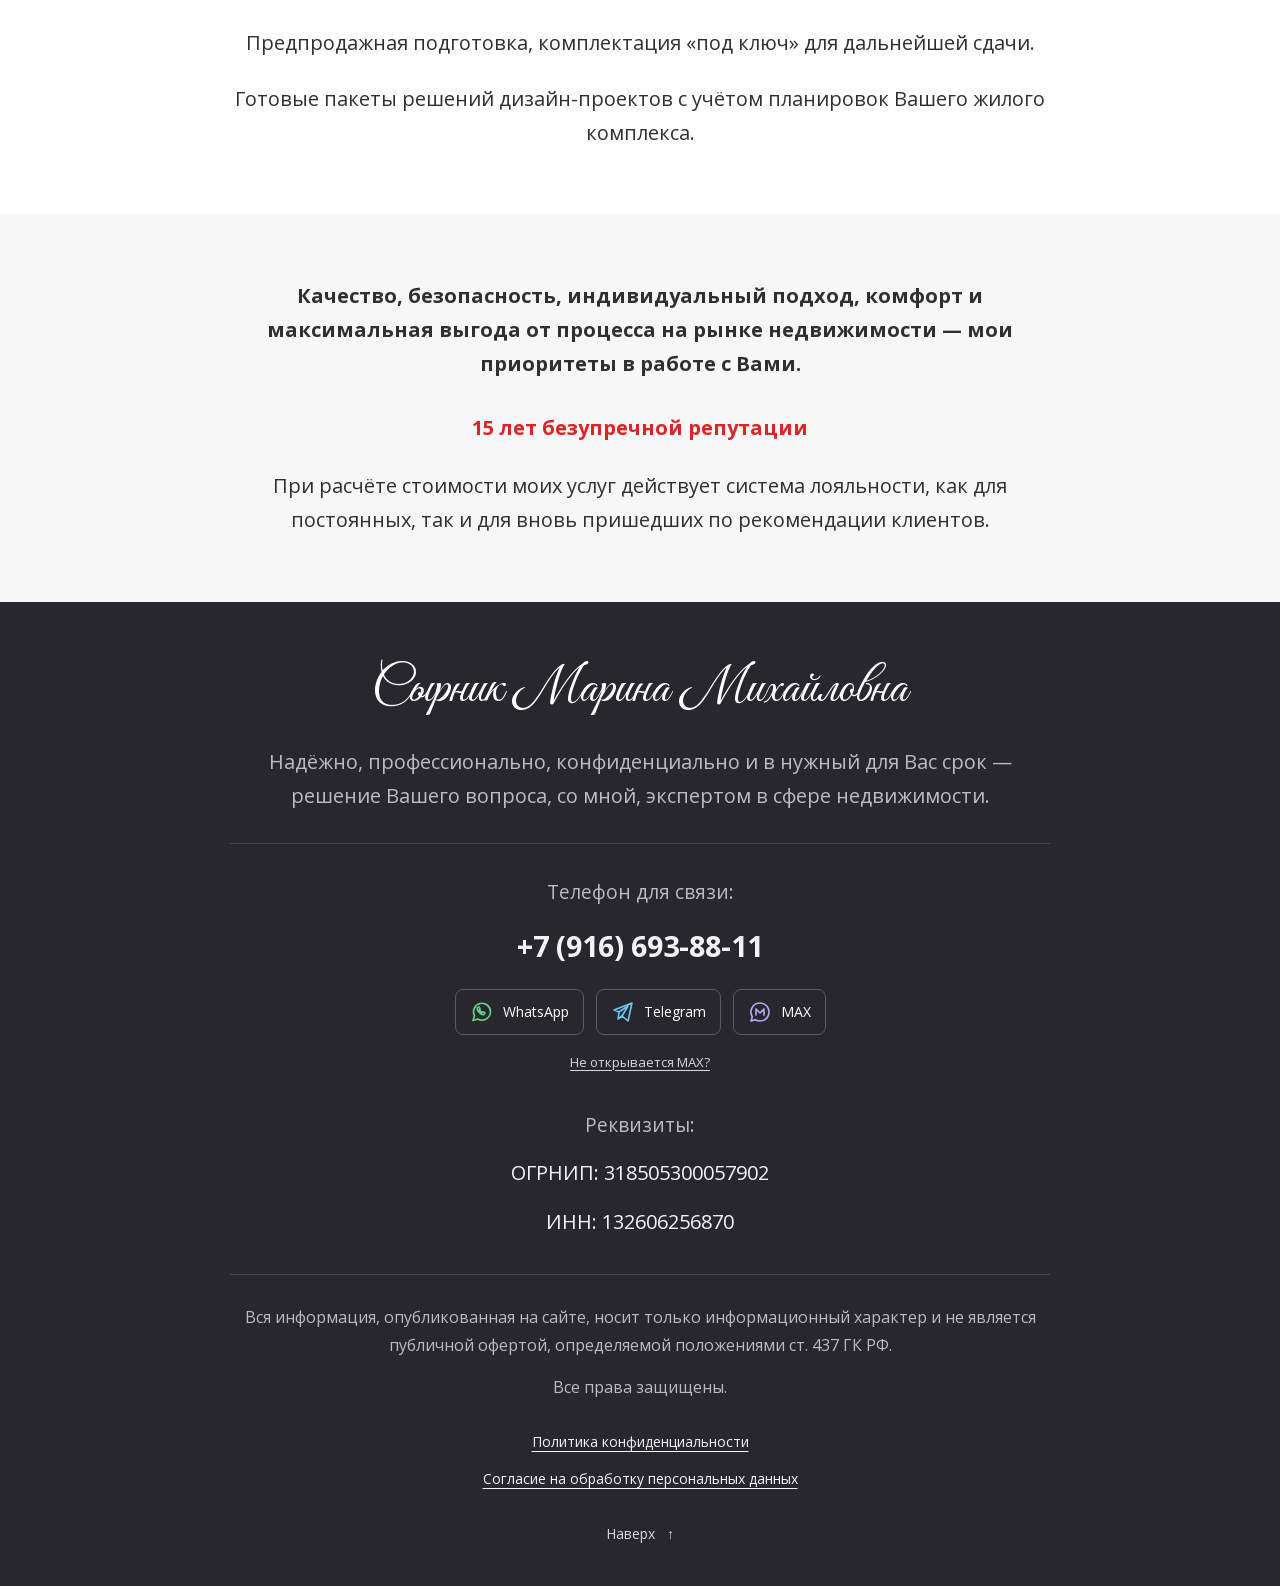
==== commit 90bc12e2: "Add cookie notice with privacy links" ====
--- a/index.html
+++ b/index.html
@@ -11,8 +11,8 @@
   <link rel="icon" type="image/svg+xml" href="data:image/svg+xml,%3Csvg xmlns='http://www.w3.org/2000/svg' viewBox='0 0 32 32'%3E%3Crect width='32' height='32' fill='white'/%3E%3Cpath d='M3 3h26v26H3zM10 10h12v12H10z' fill='none' stroke='%23ed2527' stroke-width='3'/%3E%3C/svg%3E">
   <link rel="preload" as="image" href="assets/hero.webp" fetchpriority="high">
   <link rel="preload" href="assets/fonts/open-sans-normal-400-cyrillic.woff2" as="font" type="font/woff2" crossorigin>
-  <link rel="stylesheet" href="styles.css?v=20260912-contact-docs">
-  <script src="app.js" defer></script>
+  <link rel="stylesheet" href="styles.css?v=20260913-cookie">
+  <script src="app.js?v=20260913-cookie" defer></script>
 </head>
 <body>
   <a class="skip-link" href="#main">Перейти к содержанию</a>
--- a/styles.css
+++ b/styles.css
@@ -223,6 +223,19 @@
 .max-alternative { margin-top: 26px; font-size: .9375rem; }
 .max-alternative a { text-decoration: underline; text-underline-offset: 3px; }
 
+.cookie-notice { position: fixed; z-index: 40; inset: auto max(20px, calc((100vw - 1180px) / 2)) 20px; display: flex; align-items: center; justify-content: space-between; gap: 28px; padding: 22px 24px; border: 1px solid #ddd; border-radius: 12px; background: rgba(255,255,255,.98); box-shadow: 0 14px 48px #0002; color: var(--ink); font: 400 .875rem/1.55 var(--sans); backdrop-filter: blur(12px); }
+.cookie-notice-copy { max-width: 760px; }
+.cookie-notice strong { display: block; margin-bottom: 5px; font-size: 1rem; }
+.cookie-notice p { margin: 0; }
+.cookie-notice-links { display: flex; flex-wrap: wrap; gap: 6px 20px; margin-top: 9px; }
+.cookie-notice-links a { color: inherit; text-decoration: underline; text-underline-offset: 3px; }
+.cookie-notice-actions { display: flex; flex: 0 0 auto; gap: 10px; }
+.cookie-button { min-height: 44px; padding: 10px 18px; border: 1px solid #c93133; border-radius: 6px; font: 600 .875rem/1 var(--sans); cursor: pointer; }
+.cookie-button-primary { background: #c93133; color: white; }
+.cookie-button-secondary { background: white; color: #912628; }
+.cookie-button:hover { filter: brightness(.96); }
+.cookie-button:focus-visible, .cookie-notice a:focus-visible { outline: 3px solid #c9313355; outline-offset: 3px; }
+
 @media (max-width: 1100px) {
   .desktop-nav { gap: 18px; }
   .brand { width: 195px; }
@@ -315,6 +328,11 @@
   .max-contact-card { padding: 20px; }
   .max-contact-card .max-phone { font-size: 1.3rem; }
   .mobile-nav { max-height: calc(100svh - 165px - env(safe-area-inset-bottom, 0px)); overflow-y: auto; }
+  .cookie-notice { inset: auto 12px calc(82px + env(safe-area-inset-bottom, 0px)); display: block; padding: 17px 18px; border-radius: 10px; font-size: .8125rem; }
+  .cookie-notice strong { font-size: .9375rem; }
+  .cookie-notice-links { display: grid; gap: 5px; margin-top: 8px; }
+  .cookie-notice-actions { margin-top: 14px; }
+  .cookie-button { flex: 1; }
 }
 
 @media print {
@@ -323,7 +341,7 @@
   .menu-toggle, .mobile-nav, .back-top, .whatsapp-link { display: none !important; }
   .hero-photo { max-height: 300px; }
   .footer { background: white; color: black; }
-  .quick-contact, .document-page .header, .document-footer, .document-back, .document-toc, .document-button, .document-eyebrow, .document-meta { display: none !important; }
+  .quick-contact, .cookie-notice, .document-page .header, .document-footer, .document-back, .document-toc, .document-button, .document-eyebrow, .document-meta { display: none !important; }
   .document-main { width: 100%; max-width: none; padding: 0; }
   .document-heading h1 { font-size: 20pt; }
   .document-heading { margin-bottom: 20pt; }
